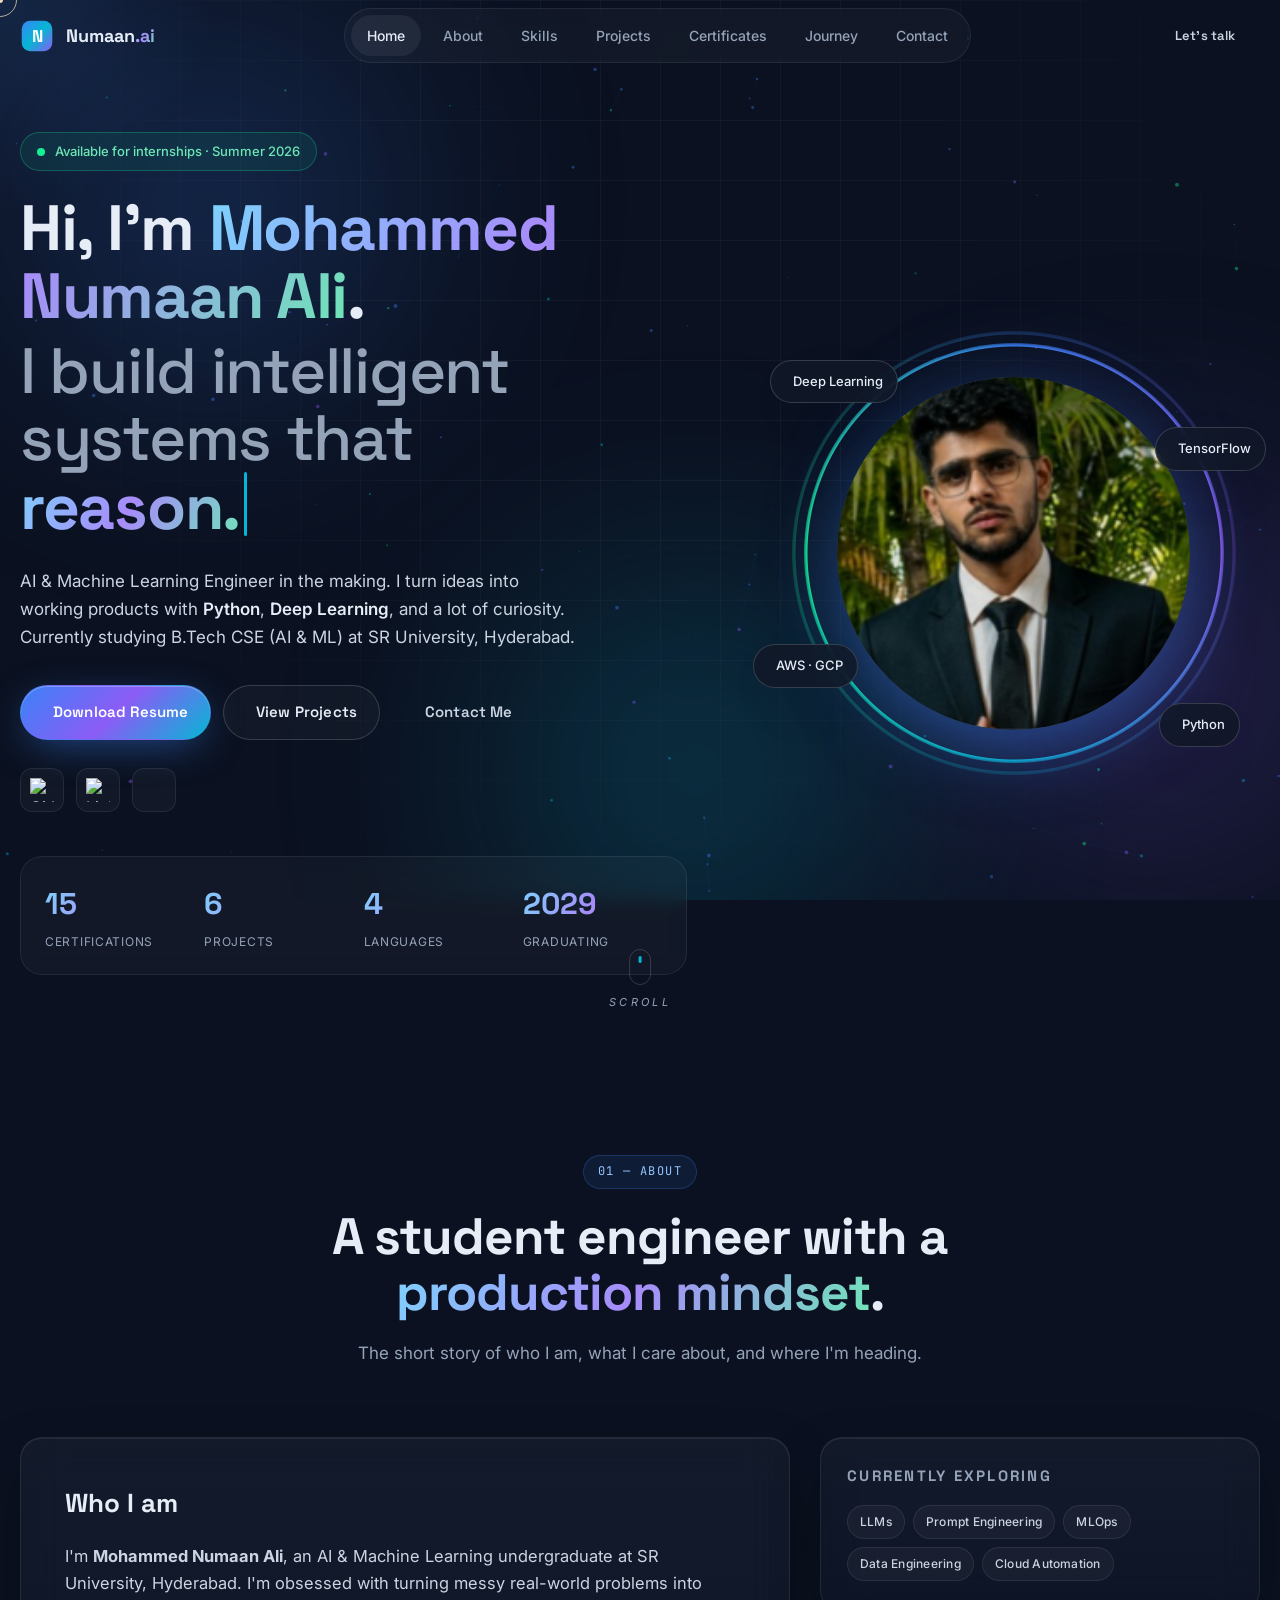
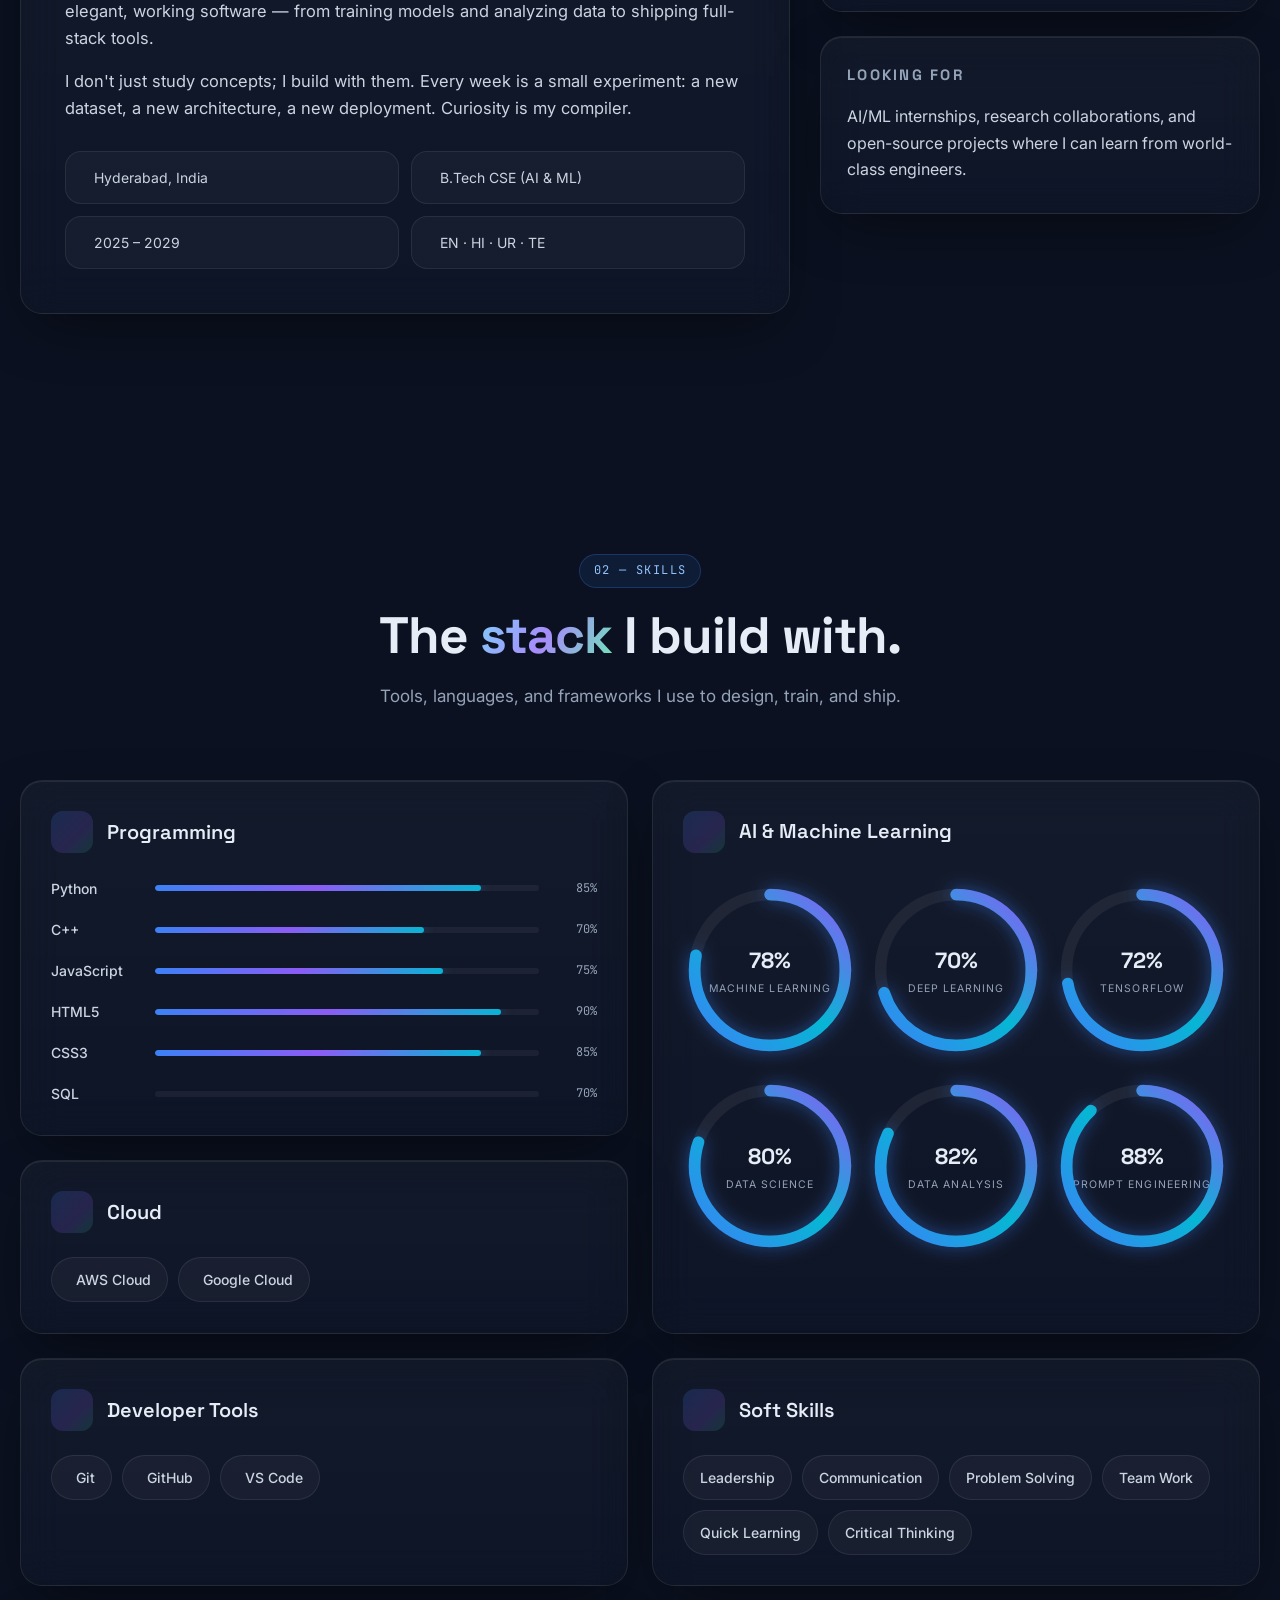
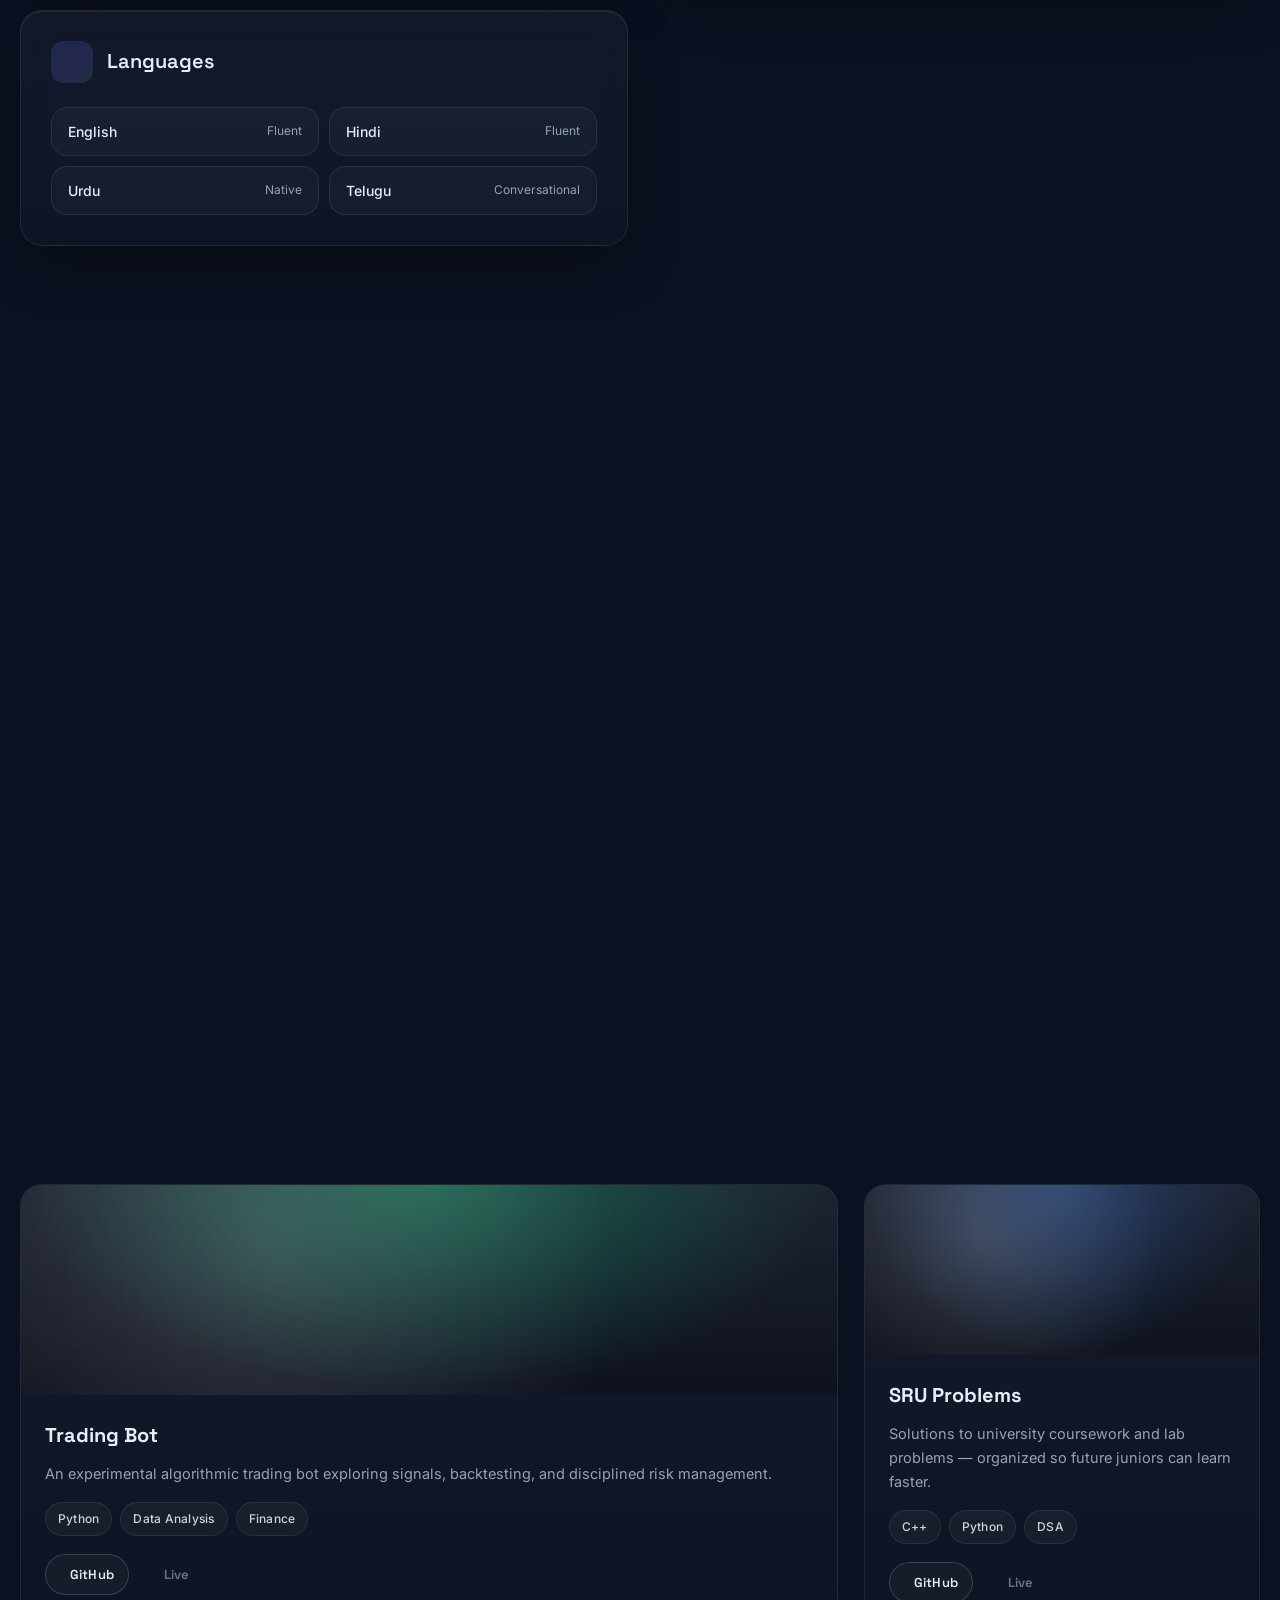
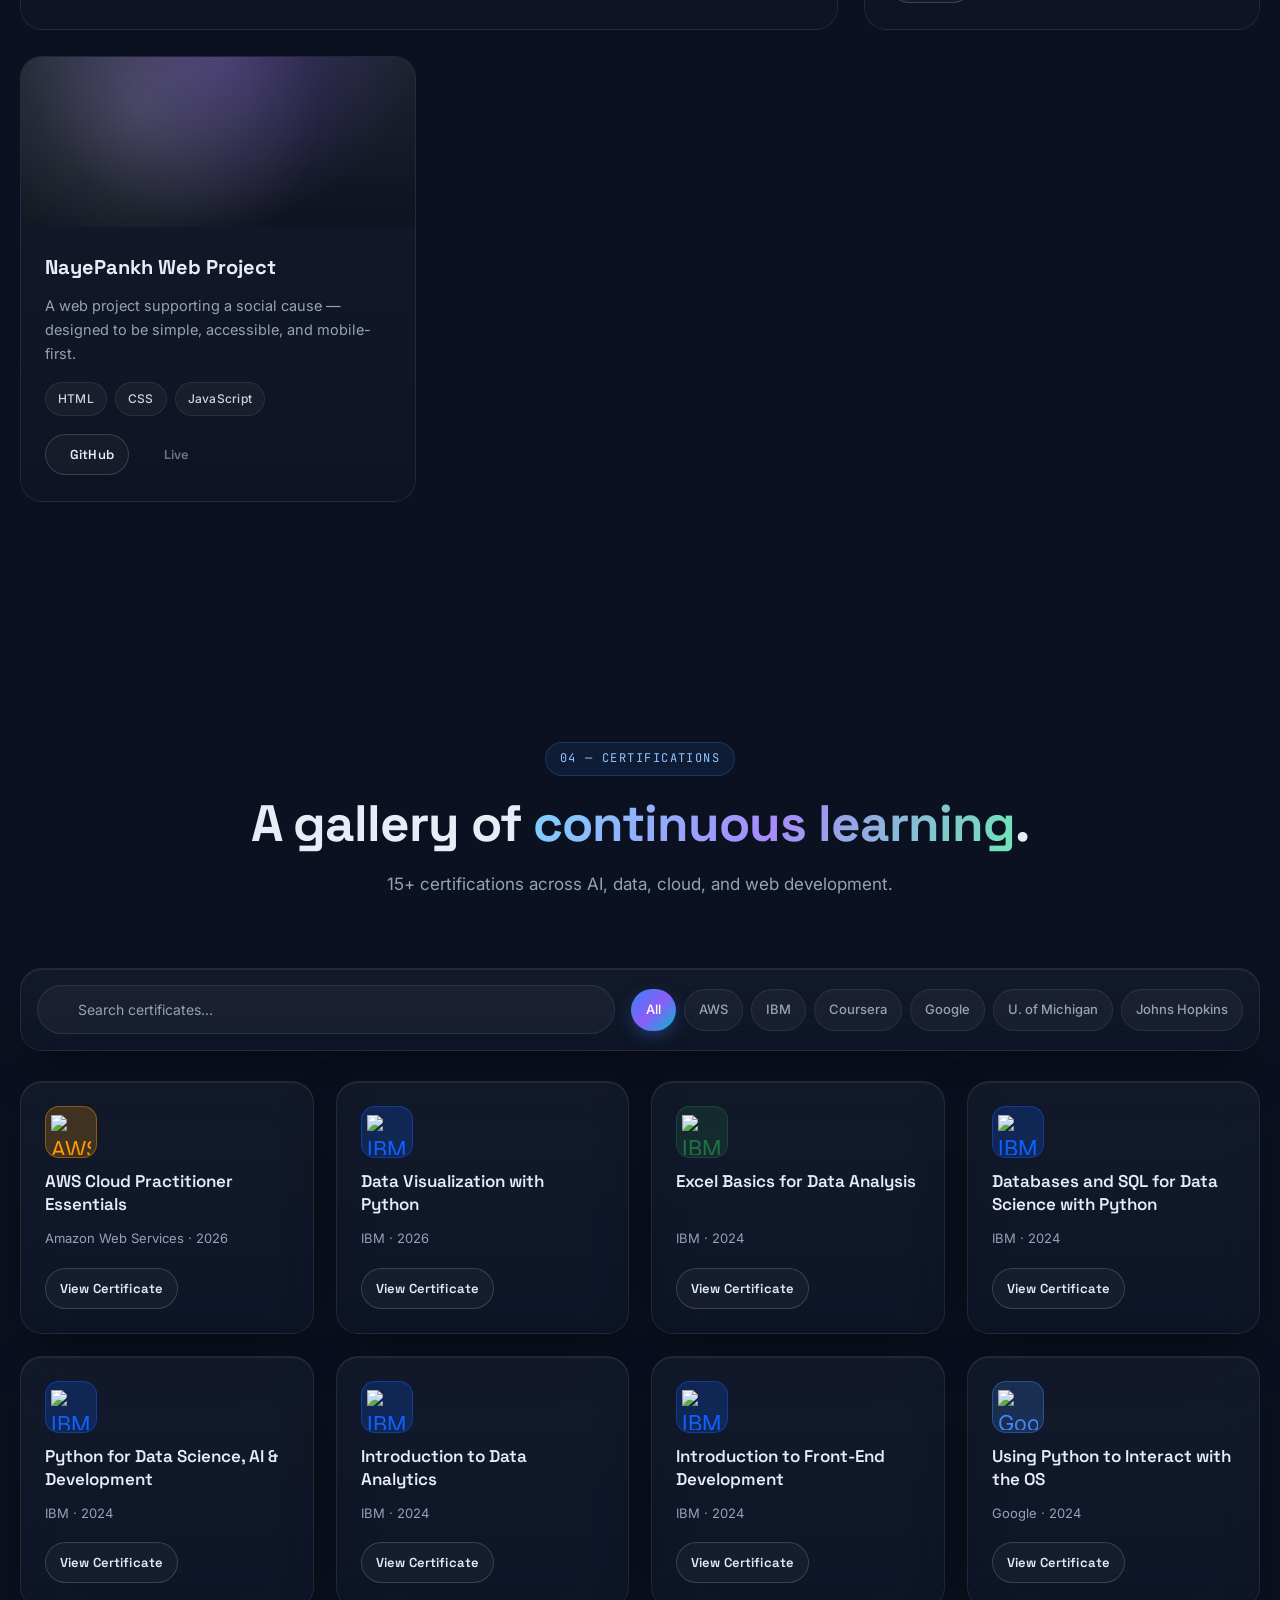
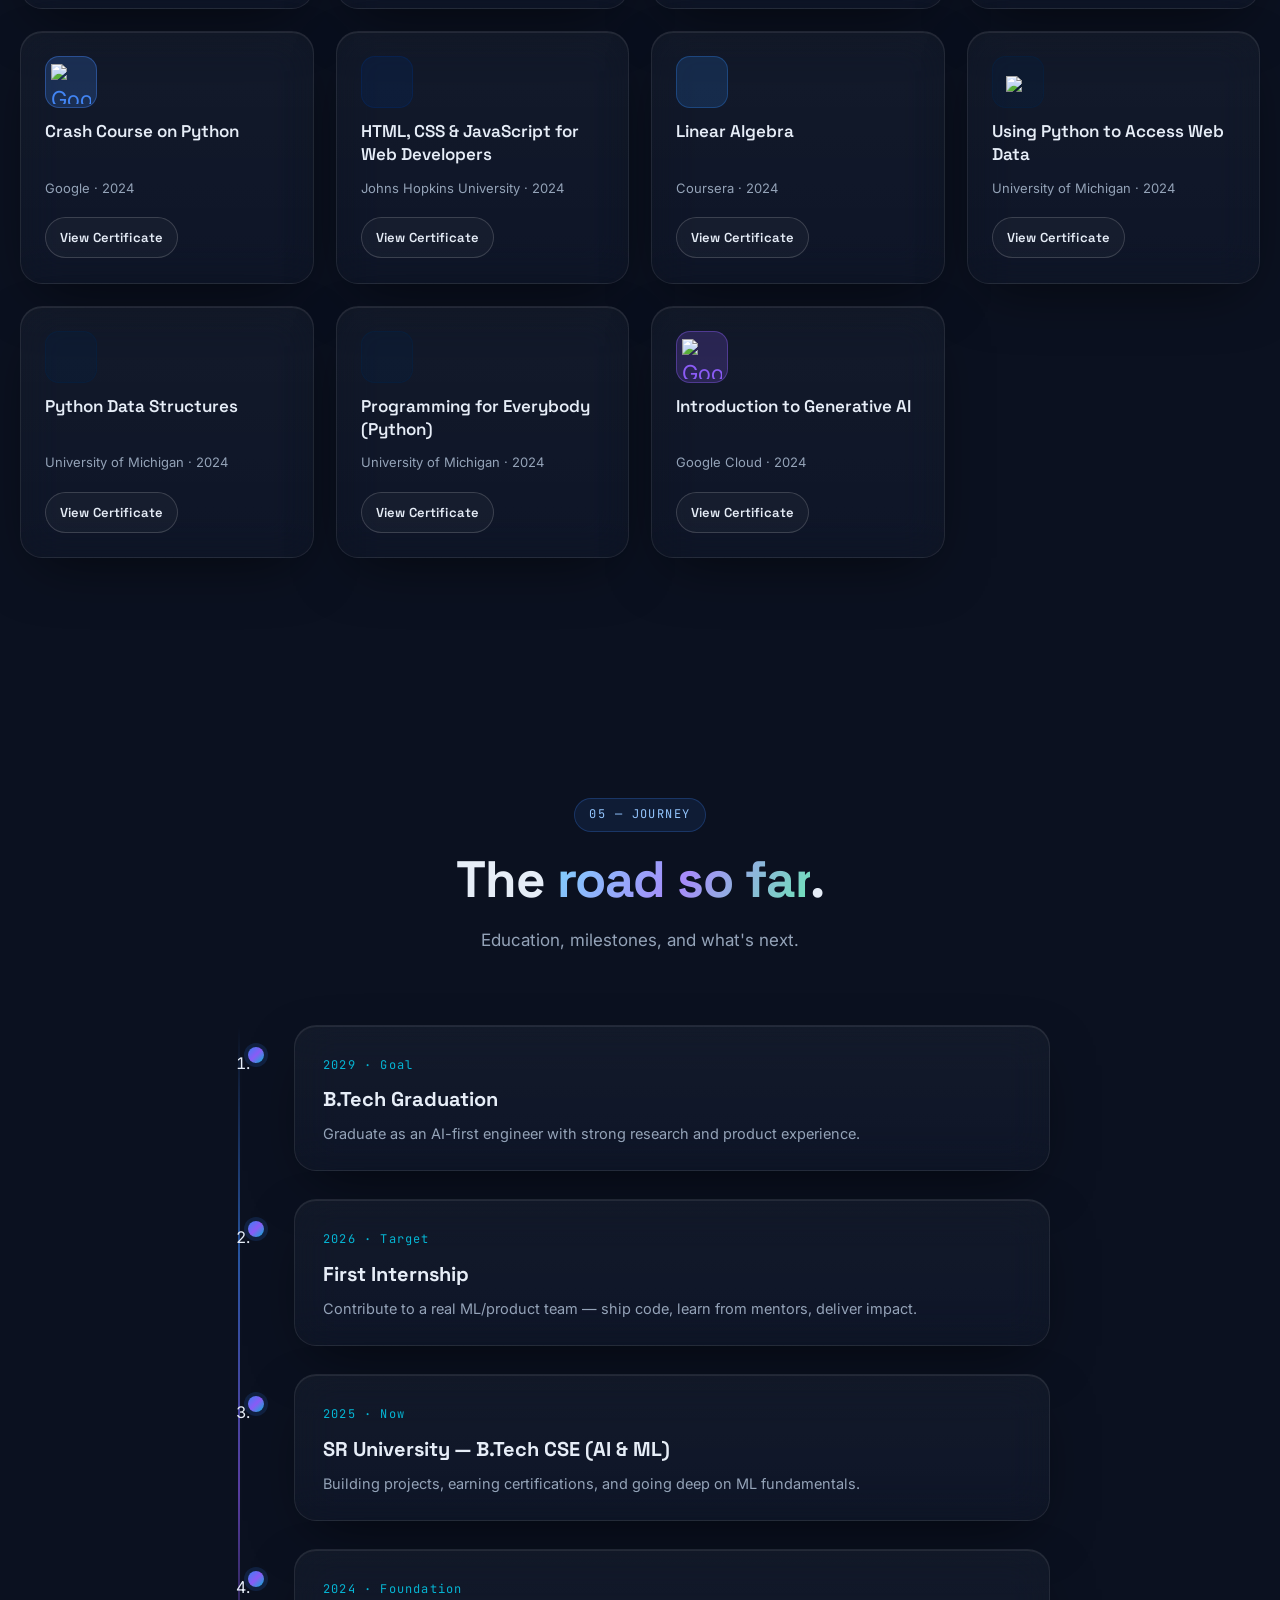
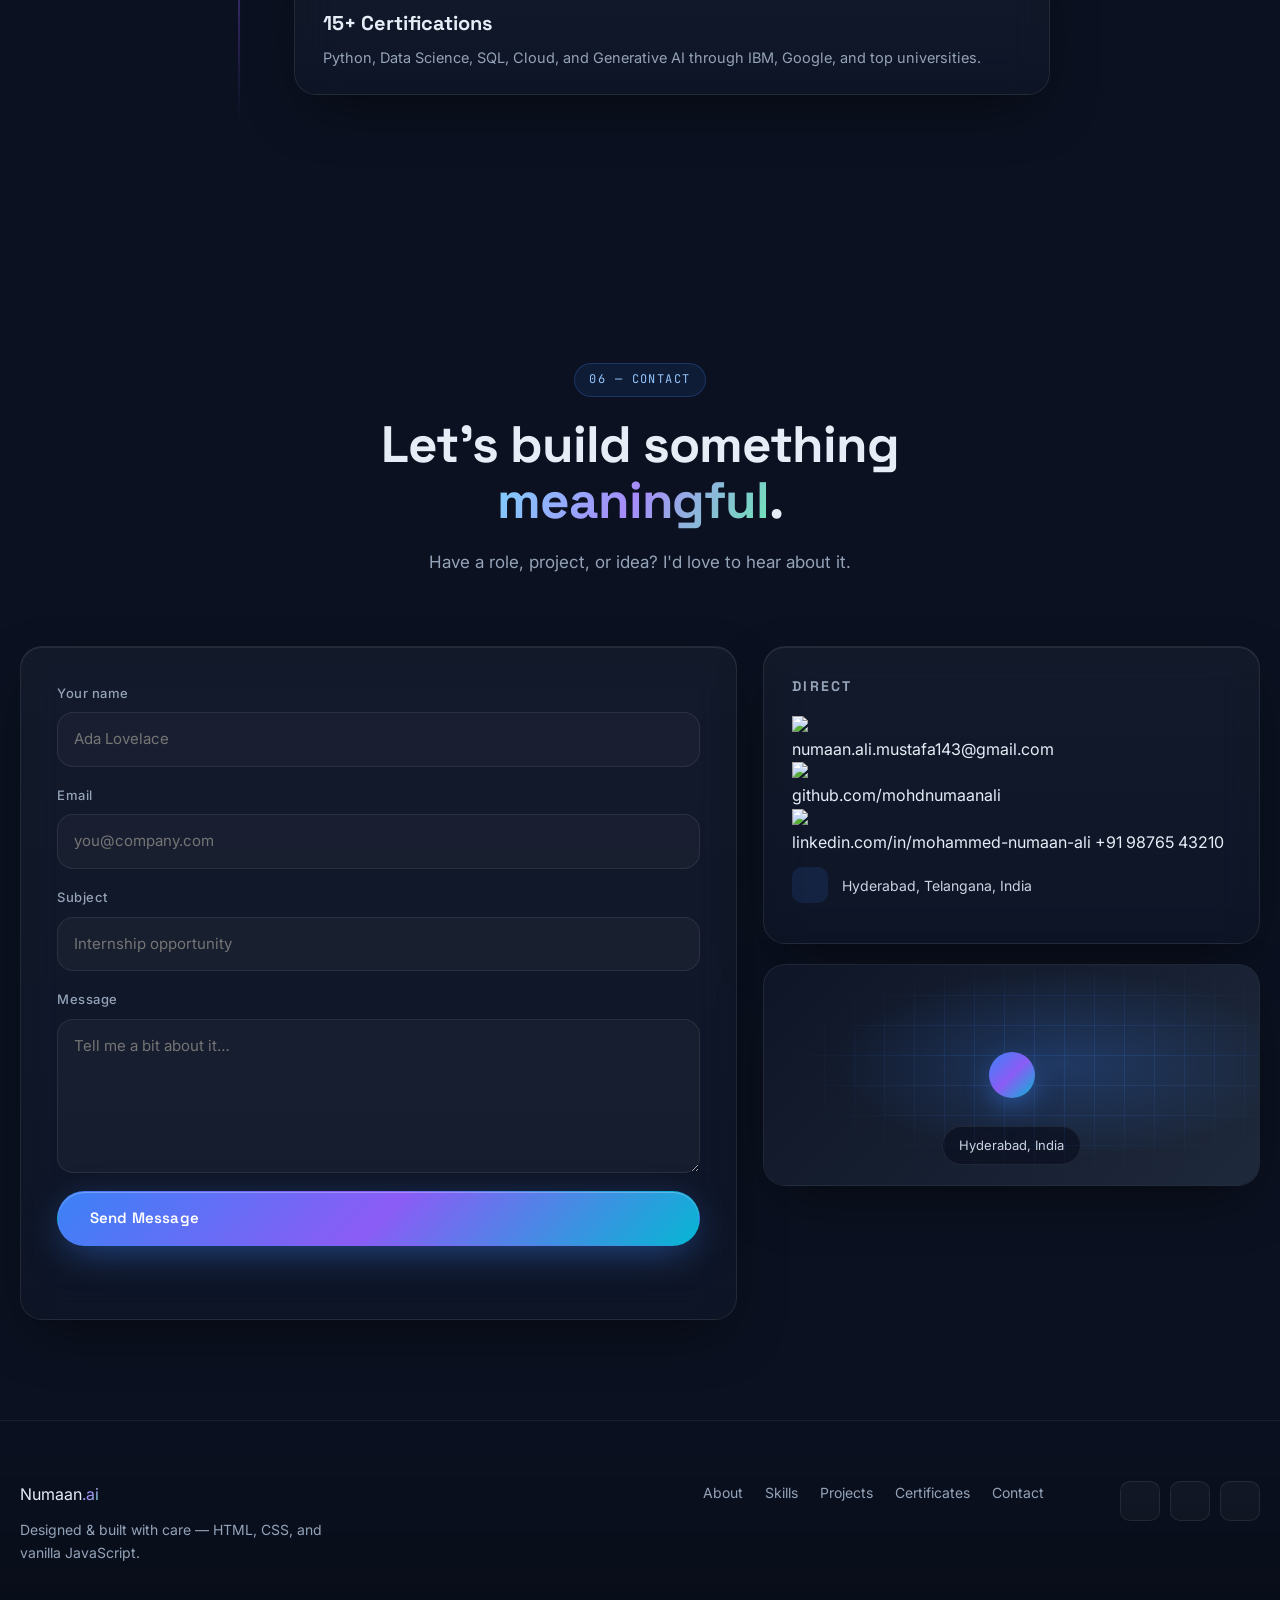
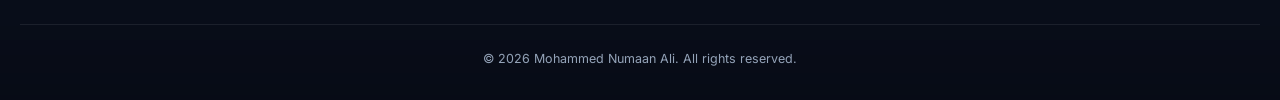
==== index.html @ 90fd28ef "Rename portfilo.html to index.html" ====
<!DOCTYPE html>
<html lang="en">
<head>
  <!-- ============================================================
       META
  ============================================================ -->
  <meta charset="UTF-8" />
  <meta http-equiv="X-UA-Compatible" content="IE=edge" />
  <meta name="viewport" content="width=device-width, initial-scale=1.0" />
  <meta name="theme-color" content="#0B1120" />
  <meta name="color-scheme" content="dark" />

  <title>Mohammed Numaan Ali — AI & Machine Learning Engineer</title>
  <meta name="description" content="Portfolio of Mohammed Numaan Ali — AI & Machine Learning Engineer, Python Developer, and Full Stack Learner based in Hyderabad, India. Building intelligent systems with AI, Python, and modern technologies." />
  <meta name="author" content="Mohammed Numaan Ali" />
  <meta name="keywords" content="Mohammed Numaan Ali, AI Engineer, Machine Learning, Python Developer, Portfolio, Hyderabad, SR University, Deep Learning, Data Science, TensorFlow, AWS, Google Cloud" />
  <meta name="robots" content="index, follow" />

  <!-- Open Graph -->
  <meta property="og:type" content="website" />
  <meta property="og:title" content="Mohammed Numaan Ali — AI & Machine Learning Engineer" />
  <meta property="og:description" content="Building Intelligent Systems Through AI, Python, and Modern Technologies." />
  <meta property="og:site_name" content="Mohammed Numaan Ali" />
  <meta property="og:locale" content="en_US" />

  <!-- Twitter -->
  <meta name="twitter:card" content="summary_large_image" />
  <meta name="twitter:title" content="Mohammed Numaan Ali — AI & Machine Learning Engineer" />
  <meta name="twitter:description" content="Building Intelligent Systems Through AI, Python, and Modern Technologies." />

  <!-- Structured Data (JSON-LD) -->
  <script type="application/ld+json">
  {
    "@context": "https://schema.org",
    "@type": "Person",
    "name": "Mohammed Numaan Ali",
    "jobTitle": "AI & Machine Learning Engineer",
    "description": "AI & Machine Learning student and Python Developer building intelligent systems.",
    "url": "",
    "email": "mailto:numaan.ali.mustafa143@gmail.com",
    "address": {
      "@type": "PostalAddress",
      "addressLocality": "Hyderabad",
      "addressRegion": "Telangana",
      "addressCountry": "India"
    },
    "alumniOf": {
      "@type": "CollegeOrUniversity",
      "name": "SR University"
    },
    "knowsAbout": [
      "Artificial Intelligence",
      "Machine Learning",
      "Deep Learning",
      "Python",
      "Data Science",
      "Cloud Computing",
      "TensorFlow"
    ],
    "sameAs": [
      "https://github.com/mohdnumaanali",
      "https://www.linkedin.com/in/mohammed-numaan-ali-734551378"
    ]
  }
  </script>

  <!-- Fonts -->
  <link rel="preconnect" href="https://fonts.googleapis.com" />
  <link rel="preconnect" href="https://fonts.gstatic.com" crossorigin />
  <link href="https://fonts.googleapis.com/css2?family=Space+Grotesk:wght@400;500;600;700&family=Inter:wght@300;400;500;600;700&family=JetBrains+Mono:wght@400;500;700&display=swap" rel="stylesheet" />

  <!-- Icons (SVG inline preferred, but a lightweight font as fallback) -->
  <link rel="stylesheet" href="https://cdn.jsdelivr.net/npm/lucide-static@0.363.0/font/lucide.css" />

  <!-- Styles -->
  <link rel="stylesheet" href="style.css" />

  <!-- Favicon -->
  <link rel="icon" type="image/svg+xml" href="data:image/svg+xml;utf8,<svg xmlns='http://www.w3.org/2000/svg' viewBox='0 0 100 100'><defs><linearGradient id='g' x1='0' x2='1'><stop offset='0' stop-color='%233B82F6'/><stop offset='1' stop-color='%238B5CF6'/></linearGradient></defs><rect rx='22' width='100' height='100' fill='url(%23g)'/><text x='50' y='66' font-family='Inter,Arial' font-size='52' font-weight='700' text-anchor='middle' fill='white'>N</text></svg>" />
</head>
<body>

  <!-- ============================================================
       LOADING SCREEN
  ============================================================ -->
  <div class="loader" id="loader" aria-hidden="true">
    <div class="loader__ring"></div>
    <div class="loader__brand">
      <span class="loader__mark">N</span>
      <span class="loader__text">Numaan<span>.ai</span></span>
    </div>
    <div class="loader__bar"><span></span></div>
  </div>

  <!-- ============================================================
       CUSTOM CURSOR
  ============================================================ -->
  <div class="cursor" id="cursor" aria-hidden="true"></div>
  <div class="cursor-dot" id="cursorDot" aria-hidden="true"></div>

  <!-- ============================================================
       MOUSE GLOW / AMBIENT
  ============================================================ -->
  <div class="ambient" aria-hidden="true">
    <div class="ambient__blob ambient__blob--a"></div>
    <div class="ambient__blob ambient__blob--b"></div>
    <div class="ambient__blob ambient__blob--c"></div>
    <div class="ambient__grid"></div>
  </div>
  <div class="mouse-glow" id="mouseGlow" aria-hidden="true"></div>

  <!-- Particles canvas -->
  <canvas id="particles" class="particles" aria-hidden="true"></canvas>

  <!-- ============================================================
       NAVIGATION
  ============================================================ -->
  <header class="nav" id="nav">
    <div class="container nav__inner">
      <a href="#home" class="nav__brand" aria-label="Mohammed Numaan Ali — Home">
        <span class="nav__logo">
          <svg viewBox="0 0 40 40" width="34" height="34" aria-hidden="true">
            <defs>
              <linearGradient id="navGrad" x1="0" x2="1" y1="0" y2="1">
                <stop offset="0" stop-color="#3B82F6"/>
                <stop offset="0.5" stop-color="#06B6D4"/>
                <stop offset="1" stop-color="#8B5CF6"/>
              </linearGradient>
            </defs>
            <rect x="2" y="2" width="36" height="36" rx="10" fill="url(#navGrad)"/>
            <text x="20" y="27" text-anchor="middle" font-family="Space Grotesk, Inter" font-size="20" font-weight="700" fill="white">N</text>
          </svg>
        </span>
        <span class="nav__name">Numaan<span class="nav__accent">.ai</span></span>
      </a>

      <nav class="nav__menu" id="navMenu" aria-label="Primary">
        <a href="#home" class="nav__link">Home</a>
        <a href="#about" class="nav__link">About</a>
        <a href="#skills" class="nav__link">Skills</a>
        <a href="#projects" class="nav__link">Projects</a>
        <a href="#certificates" class="nav__link">Certificates</a>
        <a href="#timeline" class="nav__link">Journey</a>
        <a href="#contact" class="nav__link">Contact</a>
      </nav>

      <div class="nav__actions">
        <a href="#contact" class="btn btn--ghost btn--sm magnetic">
          <span>Let's talk</span>
          <i class="lucide lucide-arrow-up-right" aria-hidden="true"></i>
        </a>
        <button class="nav__toggle" id="navToggle" aria-label="Open menu" aria-expanded="false">
          <span></span><span></span><span></span>
        </button>
      </div>
    </div>
  </header>

  <main>

    <!-- ============================================================
         HERO
    ============================================================ -->
    <section class="hero" id="home">
  <div class="container hero__inner">

    <div class="hero__content">
      <div class="hero__eyebrow reveal">
        <span class="pulse-dot"></span>
        <span>Available for internships · Summer 2026</span>
      </div>

      <h1 class="hero__title reveal">
        <span class="hero__title-line">Hi, I'm <span class="grad-text">Mohammed Numaan Ali</span>.</span>
        <span class="hero__title-line hero__title-line--muted">I build intelligent systems that</span>
        <span class="hero__title-line">
          <span class="typed" id="typed" aria-live="polite">learn</span><span class="caret" aria-hidden="true"></span>
        </span>
      </h1>

      <p class="hero__lead reveal">
        AI &amp; Machine Learning Engineer in the making. I turn ideas into
        working products with <strong>Python</strong>, <strong>Deep Learning</strong>,
        and a lot of curiosity. Currently studying B.Tech CSE (AI &amp; ML) at
        SR University, Hyderabad.
      </p>

      <div class="hero__actions reveal">
        <a class="btn btn--primary magnetic" href="assets/resume/Mohammed-Numaan-Ali-Resume.pdf" download>
          <i class="lucide lucide-download" aria-hidden="true"></i>
          <span>Download Resume</span>
        </a>
        <a class="btn btn--outline magnetic" href="#projects">
          <i class="lucide lucide-layout-grid" aria-hidden="true"></i>
          <span>View Projects</span>
        </a>
        <a class="btn btn--ghost magnetic" href="#contact">
          <i class="lucide lucide-mail" aria-hidden="true"></i>
          <span>Contact Me</span>
        </a>
      </div>

      <ul class="hero__socials reveal" aria-label="Social links">
        <li><a href="https://github.com/mohdnumaanali" target="_blank" rel="noopener" aria-label="GitHub">
          <img src="https://upload.wikimedia.org/wikipedia/commons/9/91/Octicons-mark-github.svg" 
               alt="GitHub Logo" width="24" height="24" />
        </a></li>
        
        <li><a href="https://www.linkedin.com/in/mohammed-numaan-ali-734551378" target="_blank" rel="noopener" aria-label="LinkedIn">
          <img src="https://upload.wikimedia.org/wikipedia/commons/c/ca/LinkedIn_logo_initials.png" 
               alt="LinkedIn Icon" width="24" height="24" />
        </a></li>
        
        <li><a href="mailto:numaan.ali.mustafa143@gmail.com" aria-label="Email">
          <i class="lucide lucide-mail"></i>
        </a></li>
      </ul>

      <div class="hero__stats reveal">
        <div class="stat">
          <span class="stat__num" data-counter="15">0</span><span class="stat__plus">+</span>
          <span class="stat__label">Certifications</span>
        </div>
        <div class="stat">
          <span class="stat__num" data-counter="6">0</span><span class="stat__plus">+</span>
          <span class="stat__label">Projects</span>
        </div>
        <div class="stat">
          <span class="stat__num" data-counter="4">0</span>
          <span class="stat__label">Languages</span>
        </div>
        <div class="stat">
          <span class="stat__num" data-counter="2029">0</span>
          <span class="stat__label">Graduating</span>
        </div>
      </div>
    </div>

    <!-- Right: Portrait -->
    <div class="hero__portrait reveal">
      <div class="portrait">
        <div class="portrait__ring"></div>
        <div class="portrait__ring portrait__ring--slow"></div>
        <div class="portrait__glow"></div>
        <div class="portrait__frame">
          <!-- ✅ Updated: use your actual photo -->
          <img src="Screenshot 2026-06-26 231047.png" 
               alt="Portrait of Mohammed Numaan Ali" 
               class="portrait_img" 
               loading="eager" />
        </div>

        <!-- Floating chips -->
        <div class="chip chip--1"><i class="lucide lucide-brain"></i><span>Deep Learning</span></div>
        <div class="chip chip--2"><i class="lucide lucide-cpu"></i><span>TensorFlow</span></div>
        <div class="chip chip--3"><i class="lucide lucide-cloud"></i><span>AWS · GCP</span></div>
        <div class="chip chip--4"><i class="lucide lucide-code-2"></i><span>Python</span></div>
      </div>
    </div>
  </div>

  <a href="#about" class="hero__scroll" aria-label="Scroll to next section">
    <span></span>
    <em>Scroll</em>
  </a>
</section>

    <!-- ============================================================
         ABOUT
    ============================================================ -->
    <section class="section" id="about">
      <div class="container">
        <header class="section__head reveal">
          <span class="section__eyebrow">01 — About</span>
          <h2 class="section__title">A student engineer with a <span class="grad-text">production mindset</span>.</h2>
          <p class="section__sub">The short story of who I am, what I care about, and where I'm heading.</p>
        </header>

        <div class="about">
          <article class="about__card glass reveal">
            <h3>Who I am</h3>
            <p>
              I'm <strong>Mohammed Numaan Ali</strong>, an AI &amp; Machine Learning
              undergraduate at SR University, Hyderabad. I'm obsessed with turning
              messy real-world problems into elegant, working software — from
              training models and analyzing data to shipping full-stack tools.
            </p>
            <p>
              I don't just study concepts; I build with them. Every week is a small
              experiment: a new dataset, a new architecture, a new deployment.
              Curiosity is my compiler.
            </p>

            <div class="about__facts">
              <div class="fact"><i class="lucide lucide-map-pin"></i><span>Hyderabad, India</span></div>
              <div class="fact"><i class="lucide lucide-graduation-cap"></i><span>B.Tech CSE (AI &amp; ML)</span></div>
              <div class="fact"><i class="lucide lucide-calendar"></i><span>2025 – 2029</span></div>
              <div class="fact"><i class="lucide lucide-languages"></i><span>EN · HI · UR · TE</span></div>
            </div>
          </article>

          <aside class="about__side">
            <div class="glass about__mini reveal">
              <h4>Currently exploring</h4>
              <ul class="tags">
                <li>LLMs</li><li>Prompt Engineering</li><li>MLOps</li>
                <li>Data Engineering</li><li>Cloud Automation</li>
              </ul>
            </div>
            <div class="glass about__mini reveal">
              <h4>Looking for</h4>
              <p>AI/ML internships, research collaborations, and open-source projects where I can learn from world-class engineers.</p>
            </div>
          </aside>
        </div>
      </div>
    </section>

    <!-- ============================================================
         SKILLS
    ============================================================ -->
    <section class="section" id="skills">
      <div class="container">
        <header class="section__head reveal">
          <span class="section__eyebrow">02 — Skills</span>
          <h2 class="section__title">The <span class="grad-text">stack</span> I build with.</h2>
          <p class="section__sub">Tools, languages, and frameworks I use to design, train, and ship.</p>
        </header>

        <div class="skills">
          <!-- Programming -->
          <div class="glass skills__group reveal">
            <div class="skills__head">
              <i class="lucide lucide-code"></i>
              <h3>Programming</h3>
            </div>
            <div class="skills__grid">
              <div class="skill" data-level="85"><span class="skill__name">Python</span><div class="skill__bar"><span></span></div><span class="skill__pct">85%</span></div>
              <div class="skill" data-level="70"><span class="skill__name">C++</span><div class="skill__bar"><span></span></div><span class="skill__pct">70%</span></div>
              <div class="skill" data-level="75"><span class="skill__name">JavaScript</span><div class="skill__bar"><span></span></div><span class="skill__pct">75%</span></div>
              <div class="skill" data-level="90"><span class="skill__name">HTML5</span><div class="skill__bar"><span></span></div><span class="skill__pct">90%</span></div>
              <div class="skill" data-level="85"><span class="skill__name">CSS3</span><div class="skill__bar"><span></span></div><span class="skill__pct">85%</span></div>
              <div class="skill" data-level="70"><span class="skill__name">SQL</span><div class="skill__bar"><span></span></div><span class="skill__pct">70%</span></div>
            </div>
          </div>

          <!-- AI & ML -->
          <div class="glass skills__group reveal">
            <div class="skills__head">
              <i class="lucide lucide-brain-circuit"></i>
              <h3>AI &amp; Machine Learning</h3>
            </div>
            <div class="rings">
              <div class="ring" data-value="78"><svg viewBox="0 0 120 120"><circle cx="60" cy="60" r="52" class="ring__track"/><circle cx="60" cy="60" r="52" class="ring__fill"/></svg><div class="ring__inner"><strong>78%</strong><span>Machine Learning</span></div></div>
              <div class="ring" data-value="70"><svg viewBox="0 0 120 120"><circle cx="60" cy="60" r="52" class="ring__track"/><circle cx="60" cy="60" r="52" class="ring__fill"/></svg><div class="ring__inner"><strong>70%</strong><span>Deep Learning</span></div></div>
              <div class="ring" data-value="72"><svg viewBox="0 0 120 120"><circle cx="60" cy="60" r="52" class="ring__track"/><circle cx="60" cy="60" r="52" class="ring__fill"/></svg><div class="ring__inner"><strong>72%</strong><span>TensorFlow</span></div></div>
              <div class="ring" data-value="80"><svg viewBox="0 0 120 120"><circle cx="60" cy="60" r="52" class="ring__track"/><circle cx="60" cy="60" r="52" class="ring__fill"/></svg><div class="ring__inner"><strong>80%</strong><span>Data Science</span></div></div>
              <div class="ring" data-value="82"><svg viewBox="0 0 120 120"><circle cx="60" cy="60" r="52" class="ring__track"/><circle cx="60" cy="60" r="52" class="ring__fill"/></svg><div class="ring__inner"><strong>82%</strong><span>Data Analysis</span></div></div>
              <div class="ring" data-value="88"><svg viewBox="0 0 120 120"><circle cx="60" cy="60" r="52" class="ring__track"/><circle cx="60" cy="60" r="52" class="ring__fill"/></svg><div class="ring__inner"><strong>88%</strong><span>Prompt Engineering</span></div></div>
            </div>
          </div>

          <!-- Cloud -->
          <div class="glass skills__group reveal">
            <div class="skills__head">
              <i class="lucide lucide-cloud"></i>
              <h3>Cloud</h3>
            </div>
            <div class="chips">
              <span class="pill"><i class="lucide lucide-cloud"></i>AWS Cloud</span>
              <span class="pill"><i class="lucide lucide-cloud"></i>Google Cloud</span>
            </div>
          </div>

          <!-- Tools -->
          <div class="glass skills__group reveal">
            <div class="skills__head">
              <i class="lucide lucide-wrench"></i>
              <h3>Developer Tools</h3>
            </div>
            <div class="chips">
              <span class="pill"><i class="lucide lucide-git-branch"></i>Git</span>
              <span class="pill"><i class="lucide lucide-github"></i>GitHub</span>
              <span class="pill"><i class="lucide lucide-code-2"></i>VS Code</span>
            </div>
          </div>

          <!-- Soft skills -->
          <div class="glass skills__group reveal">
            <div class="skills__head">
              <i class="lucide lucide-sparkles"></i>
              <h3>Soft Skills</h3>
            </div>
            <div class="chips">
              <span class="pill">Leadership</span>
              <span class="pill">Communication</span>
              <span class="pill">Problem Solving</span>
              <span class="pill">Team Work</span>
              <span class="pill">Quick Learning</span>
              <span class="pill">Critical Thinking</span>
            </div>
          </div>

          <!-- Languages -->
          <div class="glass skills__group reveal">
            <div class="skills__head">
              <i class="lucide lucide-languages"></i>
              <h3>Languages</h3>
            </div>
            <div class="langs">
              <div class="lang"><span>English</span><em>Fluent</em></div>
              <div class="lang"><span>Hindi</span><em>Fluent</em></div>
              <div class="lang"><span>Urdu</span><em>Native</em></div>
              <div class="lang"><span>Telugu</span><em>Conversational</em></div>
            </div>
          </div>
        </div>
      </div>
    </section>

    <!-- ============================================================
         PROJECTS
    ============================================================ -->
    <section class="section" id="projects">
      <div class="container">
        <header class="section__head reveal">
          <span class="section__eyebrow">03 — Projects</span>
          <h2 class="section__title">Selected <span class="grad-text">work</span> &amp; experiments.</h2>
          <p class="section__sub">A few things I've built while learning by doing.</p>
        </header>

        <div class="projects" id="projectsGrid">
          <!-- Cards are enhanced with tilt in JS -->
          <article class="project tilt reveal">
            <div class="project__media" data-color="#3B82F6"><i class="lucide lucide-code-2"></i></div>
            <div class="project__body">
              <h3>Practice Python</h3>
              <p>A growing collection of Python exercises and patterns I use to sharpen fundamentals — from recursion to OOP.</p>
              <div class="tags"><span>Python</span><span>Algorithms</span><span>OOP</span></div>
              <div class="project__actions">
                <a class="btn btn--sm btn--outline" href="https://github.com/mohdnumaanali" target="_blank" rel="noopener"><i class="lucide lucide-github"></i>GitHub</a>
                <a class="btn btn--sm btn--ghost" href="#" aria-disabled="true"><i class="lucide lucide-external-link"></i>Live</a>
              </div>
            </div>
          </article>

          <article class="project tilt reveal">
            <div class="project__media" data-color="#06B6D4"><i class="lucide lucide-terminal"></i></div>
            <div class="project__body">
              <h3>Python Problems</h3>
              <p>Curated problem sets with clean, tested solutions. Focused on readable, idiomatic Python.</p>
              <div class="tags"><span>Python</span><span>Problem Solving</span></div>
              <div class="project__actions">
                <a class="btn btn--sm btn--outline" href="https://github.com/mohdnumaanali" target="_blank" rel="noopener"><i class="lucide lucide-github"></i>GitHub</a>
                <a class="btn btn--sm btn--ghost" href="#" aria-disabled="true"><i class="lucide lucide-external-link"></i>Live</a>
              </div>
            </div>
          </article>

          <article class="project tilt reveal">
            <div class="project__media" data-color="#8B5CF6"><i class="lucide lucide-flask-conical"></i></div>
            <div class="project__body">
              <h3>Python Mini Projects</h3>
              <p>Small end-to-end projects: automation scripts, CLI tools, and quick prototypes that solve real annoyances.</p>
              <div class="tags"><span>Python</span><span>Automation</span><span>CLI</span></div>
              <div class="project__actions">
                <a class="btn btn--sm btn--outline" href="https://github.com/mohdnumaanali" target="_blank" rel="noopener"><i class="lucide lucide-github"></i>GitHub</a>
                <a class="btn btn--sm btn--ghost" href="#" aria-disabled="true"><i class="lucide lucide-external-link"></i>Live</a>
              </div>
            </div>
          </article>

          <article class="project tilt reveal project--feature">
            <div class="project__media" data-color="#14F195"><i class="lucide lucide-line-chart"></i></div>
            <div class="project__body">
              <h3>Trading Bot</h3>
              <p>An experimental algorithmic trading bot exploring signals, backtesting, and disciplined risk management.</p>
              <div class="tags"><span>Python</span><span>Data Analysis</span><span>Finance</span></div>
              <div class="project__actions">
                <a class="btn btn--sm btn--outline" href="https://github.com/mohdnumaanali" target="_blank" rel="noopener"><i class="lucide lucide-github"></i>GitHub</a>
                <a class="btn btn--sm btn--ghost" href="#" aria-disabled="true"><i class="lucide lucide-external-link"></i>Live</a>
              </div>
            </div>
          </article>

          <article class="project tilt reveal">
            <div class="project__media" data-color="#3B82F6"><i class="lucide lucide-book-open"></i></div>
            <div class="project__body">
              <h3>SRU Problems</h3>
              <p>Solutions to university coursework and lab problems — organized so future juniors can learn faster.</p>
              <div class="tags"><span>C++</span><span>Python</span><span>DSA</span></div>
              <div class="project__actions">
                <a class="btn btn--sm btn--outline" href="https://github.com/mohdnumaanali" target="_blank" rel="noopener"><i class="lucide lucide-github"></i>GitHub</a>
                <a class="btn btn--sm btn--ghost" href="#" aria-disabled="true"><i class="lucide lucide-external-link"></i>Live</a>
              </div>
            </div>
          </article>

          <article class="project tilt reveal">
            <div class="project__media" data-color="#8B5CF6"><i class="lucide lucide-heart-handshake"></i></div>
            <div class="project__body">
              <h3>NayePankh Web Project</h3>
              <p>A web project supporting a social cause — designed to be simple, accessible, and mobile-first.</p>
              <div class="tags"><span>HTML</span><span>CSS</span><span>JavaScript</span></div>
              <div class="project__actions">
                <a class="btn btn--sm btn--outline" href="https://github.com/mohdnumaanali" target="_blank" rel="noopener"><i class="lucide lucide-github"></i>GitHub</a>
                <a class="btn btn--sm btn--ghost" href="#" aria-disabled="true"><i class="lucide lucide-external-link"></i>Live</a>
              </div>
            </div>
          </article>
        </div>
      </div>
    </section>

    <!-- ============================================================
         CERTIFICATES
    ============================================================ -->
    <section class="section" id="certificates">
      <div class="container">
        <header class="section__head reveal">
          <span class="section__eyebrow">04 — Certifications</span>
          <h2 class="section__title">A gallery of <span class="grad-text">continuous learning</span>.</h2>
          <p class="section__sub">15+ certifications across AI, data, cloud, and web development.</p>
        </header>

        <div class="certs__toolbar glass reveal">
          <div class="search">
            <i class="lucide lucide-search"></i>
            <input type="search" id="certSearch" placeholder="Search certificates…" aria-label="Search certificates" />
          </div>
          <div class="filters" id="certFilters" role="tablist" aria-label="Filter by organization">
            <button class="chip-btn is-active" data-filter="all" role="tab" aria-selected="true">All</button>
            <button class="chip-btn" data-filter="aws" role="tab">AWS</button>
            <button class="chip-btn" data-filter="ibm" role="tab">IBM</button>
            <button class="chip-btn" data-filter="coursera" role="tab">Coursera</button>
            <button class="chip-btn" data-filter="google" role="tab">Google</button>
            <button class="chip-btn" data-filter="michigan" role="tab">U. of Michigan</button>
            <button class="chip-btn" data-filter="jhu" role="tab">Johns Hopkins</button>
          </div>
        </div>

        <div class="certs" id="certsGrid">
          <!-- Cards -->
          <article class="cert glass reveal" data-org="aws" data-name="AWS Cloud Practitioner Essentials">
            <div class="cert__logo" style="--c:#FF9900"><i class="lucide lucide-cloud"></i>
            <img src="https://upload.wikimedia.org/wikipedia/commons/9/93/Amazon_Web_Services_Logo.svg" 
         alt="AWS Logo" width="40" height="40" />
        </div>
            <h3 class="cert__title">AWS Cloud Practitioner Essentials</h3>
            <p class="cert__meta">Amazon Web Services · 2026</p>
            <a href="https://coursera.org/share/e655029757d2f2e715fb23f21af711d2" target="_blank" rel="noopener">
            <button class="btn btn--sm btn--outline cert__btn" data-preview>View Certificate</button>
            </a>
          </article>
          <article class="cert glass reveal" data-org="ibm" data-name="Data Visualization with Python">
            <div class="cert__logo" style="--c:#0F62FE"><i class="lucide lucide-bar-chart-3"></i>
             <img src="https://upload.wikimedia.org/wikipedia/commons/5/51/IBM_logo.svg" 
         alt="IBM Logo" width="40" height="40" />
        </div>
            <h3 class="cert__title">Data Visualization with Python</h3>
            <p class="cert__meta">IBM · 2026</p>
            <a href="https://coursera.org/share/edb08f4c2ddd45b7029af41908f882bb" target="_blank" rel="noopener">
            <button class="btn btn--sm btn--outline cert__btn" data-preview>View Certificate</button>
            </a>
          </article>
          <article class="cert glass reveal" data-org="ibm" data-name="Excel Basics for Data Analysis">
            <div class="cert__logo" style="--c:#217346"><i class="lucide lucide-table"></i>
             <img src="https://upload.wikimedia.org/wikipedia/commons/5/51/IBM_logo.svg" 
         alt="IBM Logo" width="40" height="40" />
        </div>
            <h3 class="cert__title">Excel Basics for Data Analysis</h3>
            <p class="cert__meta">IBM · 2024</p>
            <a href="https://coursera.org/share/6994b0f53f9ee247891fa64e8fb4c166" target="_blank" rel="noopener">
            <button class="btn btn--sm btn--outline cert__btn" data-preview>View Certificate</button>
            </a>
          </article>
          <article class="cert glass reveal" data-org="ibm" data-name="Databases and SQL for Data Science with Python">
            <div class="cert__logo" style="--c:#0F62FE"><i class="lucide lucide-database"></i>
             <img src="https://upload.wikimedia.org/wikipedia/commons/5/51/IBM_logo.svg" 
         alt="IBM Logo" width="40" height="40" />
        </div>
            <h3 class="cert__title">Databases and SQL for Data Science with Python</h3>
            <p class="cert__meta">IBM · 2024</p>
            <a href="https://coursera.org/share/79da9e5747fc53b907c7a7136b30ddfd" target="_blank" rel="noopener">
            <button class="btn btn--sm btn--outline cert__btn" data-preview>View Certificate</button>
            </a>
          </article>
          <article class="cert glass reveal" data-org="ibm" data-name="Python for Data Science, AI & Development">
            <div class="cert__logo" style="--c:#0F62FE"><i class="lucide lucide-code-2"></i>
             <img src="https://upload.wikimedia.org/wikipedia/commons/5/51/IBM_logo.svg" 
         alt="IBM Logo" width="40" height="40" />
        </div>
            <h3 class="cert__title">Python for Data Science, AI &amp; Development</h3>
            <p class="cert__meta">IBM · 2024</p>
            <a href="https://coursera.org/share/f244a300cccc5f125ba9f9e1b6e69202" target="_blank" rel="noopener">
            <button class="btn btn--sm btn--outline cert__btn" data-preview>View Certificate</button>
            </a>
          </article>
          <article class="cert glass reveal" data-org="ibm" data-name="Introduction to Data Analytics">
            <div class="cert__logo" style="--c:#0F62FE"><i class="lucide lucide-pie-chart"></i>
             <img src="https://upload.wikimedia.org/wikipedia/commons/5/51/IBM_logo.svg" 
         alt="IBM Logo" width="40" height="40" />
        </div>
            <h3 class="cert__title">Introduction to Data Analytics</h3>
            <p class="cert__meta">IBM · 2024</p>
            <a href="https://coursera.org/share/39f139cdf968745469cf04a86875276b" target="_blank" rel="noopener">
            <button class="btn btn--sm btn--outline cert__btn" data-preview>View Certificate</button>
            </a>
          </article>
          <article class="cert glass reveal" data-org="ibm" data-name="Introduction to Front-End Development">
            <div class="cert__logo" style="--c:#0F62FE"><i class="lucide lucide-layout"></i>
             <img src="https://upload.wikimedia.org/wikipedia/commons/5/51/IBM_logo.svg" 
         alt="IBM Logo" width="40" height="40" />
        </div>
            <h3 class="cert__title">Introduction to Front-End Development</h3>
            <p class="cert__meta">IBM · 2024</p>
            <a href="https://coursera.org/share/17b91191faafacf90213801c3016786a" target="_blank" rel="noopener">
            <button class="btn btn--sm btn--outline cert__btn" data-preview>View Certificate</button>
            </a>
          </article>
          <article class="cert glass reveal" data-org="google" data-name="Using Python to Interact with the Operating System">
            <div class="cert__logo" style="--c:#4285F4"><i class="lucide lucide-terminal"></i>
                <img src="https://upload.wikimedia.org/wikipedia/commons/2/2f/Google_2015_logo.svg" 
         alt="Google Logo" width="40" height="40" />
        </div>
            <h3 class="cert__title">Using Python to Interact with the OS</h3>
            <p class="cert__meta">Google · 2024</p>
            <a href="https://www.coursera.org/account/accomplishments/verify/BDEUVPP8HQ85?utm_source=link&utm_medium=certificate&utm_content=cert_image&utm_campaign=sharing_cta&utm_product=course" target="_blank" rel="noopener">
            <button class="btn btn--sm btn--outline cert__btn" data-preview>View Certificate</button>
            </a>
          </article>
          <article class="cert glass reveal" data-org="google" data-name="Crash Course on Python">
            <div class="cert__logo" style="--c:#4285F4"><i class="lucide lucide-code"></i>
                <img src="https://upload.wikimedia.org/wikipedia/commons/2/2f/Google_2015_logo.svg" 
         alt="Google Logo" width="40" height="40" />
        </div>
            <h3 class="cert__title">Crash Course on Python</h3>
            <p class="cert__meta">Google · 2024</p>
            <a href="https://www.coursera.org/account/accomplishments/verify/3STD0OKC58M9?utm_source=link&utm_medium=certificate&utm_content=cert_image&utm_campaign=sharing_cta&utm_product=course" target="_blank" rel="noopener">
            <button class="btn btn--sm btn--outline cert__btn" data-preview>View Certificate</button>
            </a>
          </article>
          <article class="cert glass reveal" data-org="jhu" data-name="HTML CSS and JavaScript for Web Developers">
            <div class="cert__logo" style="--c:#002D72"><i class="lucide lucide-globe"></i></div>
            <h3 class="cert__title">HTML, CSS &amp; JavaScript for Web Developers</h3>
            <p class="cert__meta">Johns Hopkins University · 2024</p>
            <a href="https://coursera.org/share/d209d28e0c773dd0653060fbf306b82e" target="_blank" rel="noopener">
            <button class="btn btn--sm btn--outline cert__btn" data-preview>View Certificate</button>
            </a>
          </article>
          <article class="cert glass reveal" data-org="coursera" data-name="Linear Algebra">
            <div class="cert__logo" style="--c:#2A73CC"><i class="lucide lucide-sigma"></i></div>
            <h3 class="cert__title">Linear Algebra</h3>
            <p class="cert__meta">Coursera · 2024</p>
            <a href="https://coursera.org/share/1d20fe149fe1d63edadffcdc99af4d87" target="_blank" rel="noopener">
            <button class="btn btn--sm btn--outline cert__btn" data-preview>View Certificate</button>
            </a>
          </article>
          <article class="cert glass reveal" data-org="michigan" data-name="Using Python to Access Web Data">
            <div class="cert__logo" style="--c:#00274C"><i class="lucide lucide-globe-2"></i>
                <img src="MICH.PNG" 
         alt="University of Michigan Logo" width="24" height="24" />
        </div>
            <h3 class="cert__title">Using Python to Access Web Data</h3>
            <p class="cert__meta">University of Michigan · 2024</p>
            <a href="https://coursera.org/share/56e5e7c1f812f712b937067c356f6417" target="_blank" rel="noopener">
            <button class="btn btn--sm btn--outline cert__btn" data-preview>View Certificate</button>
            </a>
          </article>
          <article class="cert glass reveal" data-org="michigan" data-name="Python Data Structures">
            <div class="cert__logo" style="--c:#00274C"><i class="lucide lucide-boxes"></i></div>
            <h3 class="cert__title">Python Data Structures</h3>
            <p class="cert__meta">University of Michigan · 2024</p>
            <a href="https://coursera.org/share/deeca41279f421e1c9a910b3e43e439a" target="_blank" rel="noopener">
            <button class="btn btn--sm btn--outline cert__btn" data-preview>View Certificate</button>
            </a>
          </article>
          <article class="cert glass reveal" data-org="michigan" data-name="Programming for Everybody">
            <div class="cert__logo" style="--c:#00274C"><i class="lucide lucide-users"></i></div>
            <h3 class="cert__title">Programming for Everybody (Python)</h3>
            <p class="cert__meta">University of Michigan · 2024</p>
            <a href="https://coursera.org/share/3fab142597ef43fb7820d4f44f137cfc" target="_blank" rel="noopener">
            <button class="btn btn--sm btn--outline cert__btn" data-preview>View Certificate</button>
            </a>
          </article>
          <article class="cert glass reveal" data-org="google" data-name="Introduction to Generative AI">
            <div class="cert__logo" style="--c:#8B5CF6"><i class="lucide lucide-sparkles"></i>
                <img src="https://upload.wikimedia.org/wikipedia/commons/2/2f/Google_2015_logo.svg" 
         alt="Google Logo" width="40" height="40" />
        </div>
            <h3 class="cert__title">Introduction to Generative AI</h3>
            <p class="cert__meta">Google Cloud · 2024</p>
            <a href="https://coursera.org/share/3053239f57c9bb400410ddd5c99c148f" target="_blank" rel="noopener">
            <button class="btn btn--sm btn--outline cert__btn" data-preview>View Certificate</button>
            </a>
          </article>
        </div>
      </div>
    </section>

    <!-- ============================================================
         TIMELINE / JOURNEY
    ============================================================ -->
    <section class="section" id="timeline">
      <div class="container">
        <header class="section__head reveal">
          <span class="section__eyebrow">05 — Journey</span>
          <h2 class="section__title">The <span class="grad-text">road so far</span>.</h2>
          <p class="section__sub">Education, milestones, and what's next.</p>
        </header>

        <ol class="timeline">
          <li class="timeline__item reveal">
            <div class="timeline__dot"></div>
            <div class="glass timeline__card">
              <span class="timeline__date">2029 · Goal</span>
              <h3>B.Tech Graduation</h3>
              <p>Graduate as an AI-first engineer with strong research and product experience.</p>
            </div>
          </li>
          <li class="timeline__item reveal">
            <div class="timeline__dot"></div>
            <div class="glass timeline__card">
              <span class="timeline__date">2026 · Target</span>
              <h3>First Internship</h3>
              <p>Contribute to a real ML/product team — ship code, learn from mentors, deliver impact.</p>
            </div>
          </li>
          <li class="timeline__item reveal">
            <div class="timeline__dot"></div>
            <div class="glass timeline__card">
              <span class="timeline__date">2025 · Now</span>
              <h3>SR University — B.Tech CSE (AI &amp; ML)</h3>
              <p>Building projects, earning certifications, and going deep on ML fundamentals.</p>
            </div>
          </li>
          <li class="timeline__item reveal">
            <div class="timeline__dot"></div>
            <div class="glass timeline__card">
              <span class="timeline__date">2024 · Foundation</span>
              <h3>15+ Certifications</h3>
              <p>Python, Data Science, SQL, Cloud, and Generative AI through IBM, Google, and top universities.</p>
            </div>
          </li>
        </ol>
      </div>
    </section>

    <!-- ============================================================
         CONTACT
    ============================================================ -->
    <section class="section section--contact" id="contact">
      <div class="container">
        <header class="section__head reveal">
          <span class="section__eyebrow">06 — Contact</span>
          <h2 class="section__title">Let's build something <span class="grad-text">meaningful</span>.</h2>
          <p class="section__sub">Have a role, project, or idea? I'd love to hear about it.</p>
        </header>

        <div class="contact">
          <form class="glass contact__form reveal" id="contactForm" novalidate>
            <div class="field">
              <label for="cName">Your name</label>
              <input id="cName" name="name" type="text" required autocomplete="name" placeholder="Ada Lovelace" />
            </div>
            <div class="field">
              <label for="cEmail">Email</label>
              <input id="cEmail" name="email" type="email" required autocomplete="email" placeholder="you@company.com" />
            </div>
            <div class="field">
              <label for="cSubject">Subject</label>
              <input id="cSubject" name="subject" type="text" placeholder="Internship opportunity" />
            </div>
            <div class="field">
              <label for="cMsg">Message</label>
              <textarea id="cMsg" name="message" rows="5" required placeholder="Tell me a bit about it…"></textarea>
            </div>
            <button type="submit" class="btn btn--primary magnetic">
              <i class="lucide lucide-send"></i><span>Send Message</span>
            </button>
            <p class="contact__note" id="contactNote" role="status" aria-live="polite"></p>
          </form>

          <aside class="contact__side reveal">
            <div class="glass contact__card">
              <h4>Direct</h4>
        <a class="contact_row" href="mailto:numaan.ali.mustafa143@gmail.com">
          <img src="https://upload.wikimedia.org/wikipedia/commons/7/7e/Gmail_icon_%282020%29.svg" 
               alt="Gmail Logo" width="20" height="20" />
          <span>numaan.ali.mustafa143@gmail.com</span>
        </a>
        <a class="contact_row" href="https://github.com/mohdnumaanali" target="_blank" rel="noopener">
          <img src="https://upload.wikimedia.org/wikipedia/commons/9/91/Octicons-mark-github.svg" 
               alt="GitHub Logo" width="20" height="20" />
          <span>github.com/mohdnumaanali</span>
        </a>
        <a class="contact_row" href="https://www.linkedin.com/in/mohammed-numaan-ali-734551378" target="_blank" rel="noopener">
          <img src="https://upload.wikimedia.org/wikipedia/commons/c/ca/LinkedIn_logo_initials.png" 
               alt="LinkedIn Logo" width="20" height="20" />
          <span>linkedin.com/in/mohammed-numaan-ali</span>
        </a>
        
        <a class="contact_row" href="tel:+919876543210">
          <i class="lucide lucide-phone"></i>
          <span>+91 98765 43210</span>
        </a>
              <div class="contact__row">
                <i class="lucide lucide-map-pin"></i>
                <span>Hyderabad, Telangana, India</span>
              </div>
            </div>

            <div class="glass contact__map" aria-label="Map placeholder for Hyderabad">
              <div class="map">
                <div class="map__pin"><i class="lucide lucide-map-pin"></i></div>
                <div class="map__label">Hyderabad, India</div>
                <div class="map__grid"></div>
              </div>
            </div>
          </aside>
        </div>
      </div>
    </section>
  </main>

  <!-- ============================================================
       FOOTER
  ============================================================ -->
  <footer class="footer">
    <div class="container footer__inner">
      <div class="footer__brand">
        <span class="nav__name">Numaan<span class="nav__accent">.ai</span></span>
        <p>Designed &amp; built with care — HTML, CSS, and vanilla JavaScript.</p>
      </div>
      <nav class="footer__nav" aria-label="Footer">
        <a href="#about">About</a>
        <a href="#skills">Skills</a>
        <a href="#projects">Projects</a>
        <a href="#certificates">Certificates</a>
        <a href="#contact">Contact</a>
      </nav>
      <div class="footer__socials">
        <a href="https://github.com/mohdnumaanali" target="_blank" rel="noopener" aria-label="GitHub"><i class="lucide lucide-github"></i></a>
        <a href="https://www.linkedin.com/in/mohammed-numaan-ali-734551378" target="_blank" rel="noopener" aria-label="LinkedIn"><i class="lucide lucide-linkedin"></i></a>
        <a href="mailto:numaan.ali.mustafa143@gmail.com" aria-label="Email"><i class="lucide lucide-mail"></i></a>
      </div>
      <p class="footer__copy">© <span id="year">2026</span> Mohammed Numaan Ali. All rights reserved.</p>
    </div>
  </footer>

  <!-- Back to top -->
  <button class="to-top" id="toTop" aria-label="Back to top">
    <i class="lucide lucide-arrow-up"></i>
  </button>

  <!-- ============================================================
       CERTIFICATE PREVIEW MODAL
  ============================================================ -->
  <div class="modal" id="certModal" role="dialog" aria-modal="true" aria-labelledby="certModalTitle" hidden>
    <div class="modal__backdrop" data-close></div>
    <div class="modal__panel glass">
      <button class="modal__close" aria-label="Close" data-close><i class="lucide lucide-x"></i></button>
      <div class="modal__preview">
        <div class="modal__cert">
          <div class="modal__ribbon"></div>
          <h3 id="certModalTitle">Certificate</h3>
          <p id="certModalOrg">Organization</p>
          <div class="modal__seal">
            <i class="lucide lucide-award"></i>
          </div>
          <p class="modal__hint">High-resolution preview coming soon.</p>
        </div>
      </div>
    </div>
  </div>

  <!-- Scripts -->
  <script src="script.js" defer></script>
</body>
</html>
---- style.css ----
/* ==========================================================================
   Mohammed Numaan Ali — Portfolio
   style.css  ·  Production build
   Author: Senior Frontend Engineer
   ========================================================================== */

/* ---------- 1. Design Tokens ---------- */
.portrait_img {
  width: 180px;        /* adjust to fit circle */
  height: 180px;
  border-radius: 50%;  /* makes it circular */
  object-fit: cover;   /* crops nicely */
}

:root {
  /* Palette */
  --bg-0: #0B1120;
  --bg-1: #0e1526;
  --bg-2: #111827;
  --bg-3: #1E293B;
  --line: rgba(255, 255, 255, 0.08);
  --line-strong: rgba(255, 255, 255, 0.16);

  --text: #E6EDF7;
  --text-muted: #94a3b8;
  --text-soft: #cbd5e1;

  --brand-1: #3B82F6;
  --brand-2: #06B6D4;
  --brand-3: #8B5CF6;
  --brand-4: #14F195;

  /* Gradients */
  --grad-primary: linear-gradient(135deg, #3B82F6 0%, #8B5CF6 50%, #06B6D4 100%);
  --grad-soft: linear-gradient(135deg, rgba(59,130,246,.18), rgba(139,92,246,.18) 60%, rgba(20,241,149,.14));
  --grad-text: linear-gradient(120deg, #7DD3FC 0%, #A78BFA 50%, #6EE7B7 100%);

  /* Shadows */
  --shadow-sm: 0 4px 20px rgba(0,0,0,.25);
  --shadow-md: 0 20px 60px -20px rgba(0,0,0,.45);
  --shadow-glow: 0 0 60px -10px rgba(59,130,246,.55);
  --shadow-glass: inset 0 1px 0 rgba(255,255,255,.08), 0 20px 60px -20px rgba(0,0,0,.6);

  /* Radii */
  --r-sm: 10px;
  --r-md: 16px;
  --r-lg: 22px;
  --r-xl: 30px;
  --r-full: 999px;

  /* Motion */
  --ease: cubic-bezier(.22,.61,.36,1);
  --ease-out: cubic-bezier(.16,1,.3,1);
  --dur: .5s;

  /* Layout */
  --container: 1240px;
  --nav-h: 72px;

  /* Fonts */
  --font-display: "Space Grotesk", "Inter", system-ui, sans-serif;
  --font-body: "Inter", system-ui, -apple-system, "Segoe UI", Roboto, sans-serif;
  --font-mono: "JetBrains Mono", ui-monospace, "Fira Code", monospace;
}

/* ---------- 2. Reset & Base ---------- */
*, *::before, *::after { box-sizing: border-box; }
* { margin: 0; padding: 0; }

html {
  scroll-behavior: smooth;
  -webkit-text-size-adjust: 100%;
  scroll-padding-top: var(--nav-h);
}

body {
  font-family: var(--font-body);
  font-size: 16px;
  line-height: 1.65;
  color: var(--text);
  background: var(--bg-0);
  min-height: 100vh;
  overflow-x: hidden;
  -webkit-font-smoothing: antialiased;
  -moz-osx-font-smoothing: grayscale;
  position: relative;
}

img, svg, video { display: block; max-width: 100%; }
button { font: inherit; color: inherit; background: none; border: 0; cursor: pointer; }
a { color: inherit; text-decoration: none; }
input, textarea { font: inherit; color: inherit; }
ul { list-style: none; }
:focus-visible { outline: 2px solid var(--brand-2); outline-offset: 3px; border-radius: 6px; }

::selection { background: rgba(59,130,246,.35); color: #fff; }

/* Scrollbar */
::-webkit-scrollbar { width: 10px; height: 10px; }
::-webkit-scrollbar-track { background: var(--bg-0); }
::-webkit-scrollbar-thumb { background: linear-gradient(var(--brand-1), var(--brand-3)); border-radius: 10px; border: 2px solid var(--bg-0); }

.container {
  width: min(100% - 40px, var(--container));
  margin-inline: auto;
}

/* ---------- 3. Utility ---------- */
.grad-text {
  background: var(--grad-text);
  -webkit-background-clip: text;
  background-clip: text;
  color: transparent;
}

.glass {
  background: linear-gradient(180deg, rgba(255,255,255,.04), rgba(255,255,255,.02));
  border: 1px solid var(--line);
  border-radius: var(--r-lg);
  backdrop-filter: blur(20px) saturate(1.2);
  -webkit-backdrop-filter: blur(20px) saturate(1.2);
  box-shadow: var(--shadow-glass);
}

.tags { display: flex; flex-wrap: wrap; gap: 8px; }
.tags li, .tags span {
  font-size: 12px;
  padding: 6px 12px;
  border-radius: var(--r-full);
  background: rgba(255,255,255,.04);
  border: 1px solid var(--line);
  color: var(--text-soft);
  font-weight: 500;
  letter-spacing: .02em;
}

.pill {
  display: inline-flex; align-items: center; gap: 8px;
  padding: 10px 16px;
  border-radius: var(--r-full);
  background: rgba(255,255,255,.04);
  border: 1px solid var(--line);
  color: var(--text-soft);
  font-size: 14px;
  font-weight: 500;
  transition: transform .3s var(--ease), background .3s, border-color .3s;
}
.pill:hover { transform: translateY(-2px); background: rgba(59,130,246,.12); border-color: rgba(59,130,246,.4); }
.pill .lucide { font-size: 15px; color: var(--brand-2); }

/* ---------- 4. Buttons ---------- */
.btn {
  --pad-y: 14px;
  --pad-x: 22px;
  display: inline-flex; align-items: center; gap: 10px;
  padding: var(--pad-y) var(--pad-x);
  font-family: var(--font-display);
  font-size: 15px;
  font-weight: 600;
  letter-spacing: .01em;
  border-radius: var(--r-full);
  cursor: pointer;
  position: relative;
  transition: transform .35s var(--ease-out), box-shadow .35s, background .35s, border-color .35s, color .3s;
  will-change: transform;
  white-space: nowrap;
  border: 1px solid transparent;
}
.btn .lucide { font-size: 17px; }
.btn--sm { --pad-y: 9px; --pad-x: 14px; font-size: 13px; }
.btn--primary {
  background: var(--grad-primary);
  color: white;
  box-shadow: 0 10px 40px -10px rgba(59,130,246,.6), inset 0 1px 0 rgba(255,255,255,.25);
}
.btn--primary:hover { transform: translateY(-3px); box-shadow: 0 18px 60px -12px rgba(139,92,246,.7); }
.btn--outline {
  background: rgba(255,255,255,.03);
  border-color: var(--line-strong);
  color: var(--text);
}
.btn--outline:hover { background: rgba(255,255,255,.07); border-color: rgba(59,130,246,.5); transform: translateY(-2px); }
.btn--ghost {
  background: transparent;
  color: var(--text-soft);
  border-color: transparent;
}
.btn--ghost:hover { color: var(--text); background: rgba(255,255,255,.05); }
.btn[aria-disabled="true"] { opacity: .5; pointer-events: none; }

/* ---------- 5. Ambient background ---------- */
.ambient {
  position: fixed; inset: 0;
  z-index: -2;
  pointer-events: none;
  overflow: hidden;
}
.ambient__blob {
  position: absolute;
  width: 620px; height: 620px;
  border-radius: 50%;
  filter: blur(120px);
  opacity: .35;
  animation: float 22s ease-in-out infinite;
}
.ambient__blob--a { top: -12%; left: -8%; background: radial-gradient(circle, #3B82F6, transparent 60%); }
.ambient__blob--b { top: 40%; right: -14%; background: radial-gradient(circle, #8B5CF6, transparent 60%); animation-delay: -8s; }
.ambient__blob--c { bottom: -20%; left: 30%; background: radial-gradient(circle, #06B6D4, transparent 60%); animation-delay: -14s; }

.ambient__grid {
  position: absolute; inset: 0;
  background-image:
    linear-gradient(rgba(255,255,255,.035) 1px, transparent 1px),
    linear-gradient(90deg, rgba(255,255,255,.035) 1px, transparent 1px);
  background-size: 60px 60px;
  mask-image: radial-gradient(ellipse at 50% 30%, black 30%, transparent 75%);
  -webkit-mask-image: radial-gradient(ellipse at 50% 30%, black 30%, transparent 75%);
}

.mouse-glow {
  position: fixed;
  top: 0; left: 0;
  width: 500px; height: 500px;
  border-radius: 50%;
  background: radial-gradient(circle, rgba(59,130,246,.15), transparent 60%);
  pointer-events: none;
  z-index: -1;
  transform: translate(-50%, -50%);
  transition: opacity .3s;
  mix-blend-mode: screen;
}

.particles {
  position: fixed; inset: 0;
  width: 100%; height: 100%;
  pointer-events: none;
  z-index: -1;
  opacity: .55;
}

@keyframes float {
  0%,100% { transform: translate(0,0) scale(1); }
  33%    { transform: translate(40px,-30px) scale(1.05); }
  66%    { transform: translate(-30px,20px) scale(.98); }
}

/* ---------- 6. Loading Screen ---------- */
.loader {
  position: fixed; inset: 0;
  z-index: 9999;
  display: grid; place-items: center;
  background: radial-gradient(circle at 50% 50%, #0e1526 0%, #050810 100%);
  transition: opacity .8s var(--ease), visibility .8s;
}
.loader.is-hidden { opacity: 0; visibility: hidden; }
.loader__ring {
  position: absolute;
  width: 220px; height: 220px;
  border-radius: 50%;
  border: 2px solid transparent;
  border-top-color: var(--brand-1);
  border-right-color: var(--brand-3);
  animation: spin 1.4s linear infinite;
  filter: drop-shadow(0 0 30px rgba(59,130,246,.5));
}
.loader__brand {
  display: flex; align-items: center; gap: 14px;
  font-family: var(--font-display);
  font-weight: 700;
  font-size: 22px;
  letter-spacing: .02em;
  z-index: 1;
}
.loader__mark {
  width: 46px; height: 46px;
  display: grid; place-items: center;
  border-radius: 12px;
  background: var(--grad-primary);
  color: white;
  font-size: 22px;
  box-shadow: var(--shadow-glow);
}
.loader__text span { color: var(--brand-2); }
.loader__bar {
  position: absolute;
  bottom: 26%;
  width: 220px; height: 3px;
  background: rgba(255,255,255,.08);
  border-radius: 3px;
  overflow: hidden;
}
.loader__bar span {
  display: block; height: 100%;
  width: 30%;
  background: var(--grad-primary);
  animation: loadbar 1.5s var(--ease) infinite;
}
@keyframes spin { to { transform: rotate(360deg); } }
@keyframes loadbar {
  0%   { transform: translateX(-100%); }
  100% { transform: translateX(400%); }
}

/* ---------- 7. Custom Cursor ---------- */
.cursor, .cursor-dot {
  position: fixed;
  top: 0; left: 0;
  pointer-events: none;
  z-index: 9998;
  border-radius: 50%;
  transform: translate(-50%, -50%);
  transition: opacity .3s;
  mix-blend-mode: difference;
}
.cursor {
  width: 34px; height: 34px;
  border: 1.5px solid rgba(255,255,255,.75);
  transition: width .25s var(--ease-out), height .25s var(--ease-out), background .25s, border-color .25s, opacity .3s;
}
.cursor-dot {
  width: 6px; height: 6px;
  background: white;
}
.cursor.is-hover { width: 60px; height: 60px; background: rgba(255,255,255,.1); border-color: transparent; }
@media (hover: none), (pointer: coarse) {
  .cursor, .cursor-dot { display: none; }
}

/* ---------- 8. Navigation ---------- */
.nav {
  position: fixed; top: 0; left: 0; right: 0;
  height: var(--nav-h);
  z-index: 100;
  transition: background .35s, backdrop-filter .35s, border-color .35s, box-shadow .35s;
  border-bottom: 1px solid transparent;
}
.nav.is-scrolled {
  background: rgba(11,17,32,.65);
  backdrop-filter: blur(18px) saturate(1.4);
  -webkit-backdrop-filter: blur(18px) saturate(1.4);
  border-bottom-color: var(--line);
  box-shadow: 0 8px 30px rgba(0,0,0,.35);
}
.nav__inner {
  height: 100%;
  display: flex; align-items: center; justify-content: space-between;
  gap: 20px;
}
.nav__brand {
  display: inline-flex; align-items: center; gap: 12px;
  font-family: var(--font-display);
  font-weight: 700;
  font-size: 18px;
}
.nav__logo { display: inline-flex; }
.nav__accent { background: var(--grad-text); -webkit-background-clip: text; background-clip: text; color: transparent; }
.nav__menu {
  display: flex; align-items: center;
  gap: 6px;
  padding: 6px;
  border-radius: var(--r-full);
  background: rgba(255,255,255,.03);
  border: 1px solid var(--line);
  backdrop-filter: blur(10px);
}
.nav__link {
  padding: 9px 16px;
  font-size: 14px;
  font-weight: 500;
  color: var(--text-muted);
  border-radius: var(--r-full);
  transition: color .3s, background .3s;
  position: relative;
}
.nav__link:hover, .nav__link.is-active { color: var(--text); background: rgba(255,255,255,.06); }

.nav__actions { display: flex; align-items: center; gap: 12px; }
.nav__toggle {
  display: none;
  width: 44px; height: 44px;
  border-radius: 12px;
  border: 1px solid var(--line);
  background: rgba(255,255,255,.03);
  padding: 0;
  position: relative;
}
.nav__toggle span {
  display: block;
  width: 20px; height: 2px;
  background: var(--text);
  border-radius: 2px;
  margin: 4px auto;
  transition: transform .3s, opacity .3s;
}
.nav__toggle[aria-expanded="true"] span:nth-child(1) { transform: translateY(6px) rotate(45deg); }
.nav__toggle[aria-expanded="true"] span:nth-child(2) { opacity: 0; }
.nav__toggle[aria-expanded="true"] span:nth-child(3) { transform: translateY(-6px) rotate(-45deg); }

/* ---------- 9. Hero ---------- */
.hero {
  min-height: 100vh;
  padding: calc(var(--nav-h) + 60px) 0 60px;
  display: flex; align-items: center;
  position: relative;
}
.hero__inner {
  display: grid;
  grid-template-columns: 1.15fr .85fr;
  gap: 80px;
  align-items: center;
}
.hero__eyebrow {
  display: inline-flex; align-items: center; gap: 10px;
  padding: 8px 16px;
  border-radius: var(--r-full);
  background: rgba(20,241,149,.08);
  border: 1px solid rgba(20,241,149,.25);
  color: #6EE7B7;
  font-size: 13px;
  font-weight: 500;
  margin-bottom: 24px;
}
.pulse-dot {
  width: 8px; height: 8px; border-radius: 50%;
  background: #14F195;
  box-shadow: 0 0 0 0 rgba(20,241,149,.6);
  animation: pulseDot 1.8s infinite;
}
@keyframes pulseDot {
  0%   { box-shadow: 0 0 0 0 rgba(20,241,149,.6); }
  70%  { box-shadow: 0 0 0 12px rgba(20,241,149,0); }
  100% { box-shadow: 0 0 0 0 rgba(20,241,149,0); }
}
.hero__title {
  font-family: var(--font-display);
  font-size: clamp(2.2rem, 5vw, 4.3rem);
  font-weight: 700;
  line-height: 1.05;
  letter-spacing: -.02em;
}
.hero__title-line { display: block; }
.hero__title-line--muted { color: var(--text-muted); font-weight: 500; margin-top: 8px; }
.typed { color: var(--text); background: var(--grad-text); -webkit-background-clip: text; background-clip: text; color: transparent; }
.caret {
  display: inline-block;
  width: 3px; height: 1em;
  background: var(--brand-2);
  margin-left: 4px;
  vertical-align: -0.12em;
  animation: blink 1s steps(2) infinite;
  border-radius: 2px;
}
@keyframes blink { 50% { opacity: 0; } }

.hero__lead {
  margin-top: 26px;
  max-width: 560px;
  font-size: 17px;
  color: var(--text-soft);
}
.hero__lead strong { color: var(--text); font-weight: 600; }

.hero__actions {
  display: flex; flex-wrap: wrap; gap: 12px;
  margin-top: 34px;
}

.hero__socials {
  display: flex; gap: 12px;
  margin-top: 28px;
}
.hero__socials a {
  width: 44px; height: 44px;
  display: grid; place-items: center;
  border-radius: 12px;
  background: rgba(255,255,255,.03);
  border: 1px solid var(--line);
  color: var(--text-soft);
  transition: transform .3s, color .3s, border-color .3s, background .3s;
}
.hero__socials a:hover { transform: translateY(-3px); color: var(--text); border-color: rgba(59,130,246,.5); background: rgba(59,130,246,.1); }

.hero__stats {
  display: grid;
  grid-template-columns: repeat(4, 1fr);
  gap: 20px;
  margin-top: 44px;
  padding: 22px 24px;
  border-radius: var(--r-lg);
  background: rgba(255,255,255,.03);
  border: 1px solid var(--line);
  backdrop-filter: blur(10px);
}
.stat { display: flex; flex-direction: column; }
.stat__num { font-family: var(--font-display); font-size: 30px; font-weight: 700; background: var(--grad-text); -webkit-background-clip: text; background-clip: text; color: transparent; }
.stat__plus { color: var(--brand-2); font-weight: 700; margin-left: -2px; display: none; }
.stat[data-plus] .stat__plus { display: inline; }
.stat__label { font-size: 12px; color: var(--text-muted); letter-spacing: .06em; text-transform: uppercase; margin-top: 4px; }

/* Portrait */
.hero__portrait { display: grid; place-items: center; }
.portrait {
  position: relative;
  width: min(100%, 420px);
  aspect-ratio: 1;
}
.portrait__frame {
  position: absolute; inset: 8%;
  border-radius: 50%;
  overflow: hidden;
  background: var(--bg-3);
  box-shadow: 0 30px 80px -20px rgba(59,130,246,.5), inset 0 0 0 2px rgba(255,255,255,.08);
}
.portrait__frame img { width: 100%; height: 100%; object-fit: cover; }
.portrait__placeholder {
  width: 100%; height: 100%;
  display: grid; place-items: center;
  font-family: var(--font-display);
  font-size: 96px;
  font-weight: 700;
  background: var(--grad-primary);
  color: white;
  letter-spacing: -.03em;
}
.portrait__ring {
  position: absolute; inset: 0;
  border-radius: 50%;
  background: conic-gradient(from 0deg, #3B82F6, #8B5CF6, #06B6D4, #14F195, #3B82F6);
  animation: spin 8s linear infinite;
  filter: blur(2px);
  padding: 3px;
  -webkit-mask: radial-gradient(farthest-side, transparent calc(100% - 4px), black calc(100% - 3px));
          mask: radial-gradient(farthest-side, transparent calc(100% - 4px), black calc(100% - 3px));
}
.portrait__ring--slow { animation-duration: 22s; animation-direction: reverse; inset: -12px; opacity: .35; filter: blur(4px); }
.portrait__glow {
  position: absolute; inset: -30px;
  border-radius: 50%;
  background: radial-gradient(circle, rgba(59,130,246,.35), transparent 65%);
  filter: blur(30px);
  z-index: -1;
  animation: pulse 4s ease-in-out infinite;
}
@keyframes pulse { 50% { opacity: .6; transform: scale(1.05); } }

.chip {
  position: absolute;
  display: inline-flex; align-items: center; gap: 8px;
  padding: 10px 14px;
  border-radius: var(--r-full);
  background: rgba(17,24,39,.85);
  border: 1px solid var(--line-strong);
  backdrop-filter: blur(10px);
  font-size: 13px;
  font-weight: 500;
  color: var(--text);
  box-shadow: var(--shadow-md);
  animation: floaty 6s ease-in-out infinite;
}
.chip .lucide { color: var(--brand-2); font-size: 15px; }
.chip--1 { top: 4%;  left: -8%;  animation-delay: 0s;   }
.chip--2 { top: 20%; right: -10%; animation-delay: -1.5s; }
.chip--3 { bottom: 18%; left: -12%; animation-delay: -3s; }
.chip--4 { bottom: 4%; right: -4%; animation-delay: -4.5s; }
@keyframes floaty {
  0%,100% { transform: translateY(0); }
  50%     { transform: translateY(-10px); }
}

.hero__scroll {
  position: absolute;
  bottom: 24px; left: 50%;
  transform: translateX(-50%);
  display: flex; flex-direction: column; align-items: center; gap: 8px;
  color: var(--text-muted);
  font-size: 11px; text-transform: uppercase; letter-spacing: .3em;
}
.hero__scroll span {
  display: block;
  width: 22px; height: 36px;
  border: 1.5px solid var(--line-strong);
  border-radius: 12px;
  position: relative;
}
.hero__scroll span::after {
  content: "";
  position: absolute;
  top: 6px; left: 50%;
  width: 3px; height: 7px;
  background: var(--brand-2);
  border-radius: 3px;
  transform: translateX(-50%);
  animation: scrollDot 1.6s ease-in-out infinite;
}
@keyframes scrollDot {
  0%   { opacity: 1; transform: translate(-50%, 0); }
  100% { opacity: 0; transform: translate(-50%, 14px); }
}

/* ---------- 10. Section Framework ---------- */
.section {
  padding: 120px 0;
  position: relative;
}
.section__head {
  text-align: center;
  max-width: 780px;
  margin: 0 auto 70px;
}
.section__eyebrow {
  display: inline-block;
  padding: 6px 14px;
  border-radius: var(--r-full);
  background: rgba(59,130,246,.1);
  border: 1px solid rgba(59,130,246,.25);
  color: #93C5FD;
  font-family: var(--font-mono);
  font-size: 12px;
  letter-spacing: .12em;
  text-transform: uppercase;
  margin-bottom: 20px;
}
.section__title {
  font-family: var(--font-display);
  font-size: clamp(2rem, 4vw, 3.3rem);
  font-weight: 700;
  letter-spacing: -.02em;
  line-height: 1.1;
}
.section__sub {
  margin-top: 18px;
  color: var(--text-muted);
  font-size: 17px;
}

/* ---------- 11. About ---------- */
.about {
  display: grid;
  grid-template-columns: 1.4fr .8fr;
  gap: 30px;
}
.about__card {
  padding: 44px;
}
.about__card h3 {
  font-family: var(--font-display);
  font-size: 26px;
  margin-bottom: 18px;
}
.about__card p {
  color: var(--text-soft);
  margin-bottom: 16px;
  font-size: 16.5px;
}
.about__facts {
  display: grid;
  grid-template-columns: repeat(2, 1fr);
  gap: 12px;
  margin-top: 28px;
}
.fact {
  display: flex; align-items: center; gap: 12px;
  padding: 14px 16px;
  border-radius: var(--r-md);
  background: rgba(255,255,255,.03);
  border: 1px solid var(--line);
  font-size: 14px;
  color: var(--text-soft);
}
.fact .lucide { color: var(--brand-2); font-size: 18px; }

.about__side { display: flex; flex-direction: column; gap: 24px; }
.about__mini { padding: 26px 26px 30px; }
.about__mini h4 {
  font-family: var(--font-display);
  font-size: 15px;
  text-transform: uppercase;
  letter-spacing: .15em;
  color: var(--text-muted);
  margin-bottom: 16px;
}
.about__mini p { color: var(--text-soft); }

/* ---------- 12. Skills ---------- */
.skills {
  display: grid;
  grid-template-columns: repeat(6, 1fr);
  gap: 24px;
}
.skills__group { padding: 30px; }
.skills__group:nth-child(1) { grid-column: span 3; }
.skills__group:nth-child(2) { grid-column: span 3; grid-row: span 2; }
.skills__group:nth-child(3) { grid-column: span 3; }
.skills__group:nth-child(4) { grid-column: span 3; }
.skills__group:nth-child(5) { grid-column: span 3; }
.skills__group:nth-child(6) { grid-column: span 3; }

.skills__head {
  display: flex; align-items: center; gap: 14px;
  margin-bottom: 24px;
}
.skills__head .lucide {
  width: 42px; height: 42px;
  display: grid; place-items: center;
  border-radius: 12px;
  background: var(--grad-soft);
  color: var(--brand-2);
  font-size: 20px;
}
.skills__head h3 {
  font-family: var(--font-display);
  font-size: 20px;
  font-weight: 600;
}

.skills__grid { display: grid; gap: 18px; }
.skill { display: grid; grid-template-columns: 90px 1fr 44px; align-items: center; gap: 14px; }
.skill__name { font-size: 14px; color: var(--text-soft); font-weight: 500; }
.skill__bar {
  height: 6px;
  background: rgba(255,255,255,.05);
  border-radius: 6px;
  overflow: hidden;
}
.skill__bar span {
  display: block; height: 100%; width: 0;
  background: var(--grad-primary);
  border-radius: 6px;
  transition: width 1.4s var(--ease-out);
  box-shadow: 0 0 12px rgba(59,130,246,.5);
}
.skill__pct { font-family: var(--font-mono); font-size: 12px; color: var(--text-muted); text-align: right; }

.rings {
  display: grid;
  grid-template-columns: repeat(3, 1fr);
  gap: 22px 12px;
  padding-top: 6px;
}
.ring {
  position: relative;
  width: 100%;
  aspect-ratio: 1;
  display: grid; place-items: center;
}
.ring svg {
  position: absolute; inset: 0;
  transform: rotate(-90deg);
  overflow: visible;
}
.ring__track {
  fill: none; stroke: rgba(255,255,255,.06);
  stroke-width: 8;
}
.ring__fill {
  fill: none;
  stroke: url(#navGrad);
  stroke-width: 8;
  stroke-linecap: round;
  stroke-dasharray: 326.7;
  stroke-dashoffset: 326.7;
  transition: stroke-dashoffset 1.6s var(--ease-out);
  filter: drop-shadow(0 0 6px rgba(59,130,246,.5));
}
.ring__inner {
  text-align: center;
  display: flex; flex-direction: column; align-items: center;
}
.ring__inner strong { font-family: var(--font-display); font-size: 22px; color: var(--text); }
.ring__inner span { font-size: 10.5px; color: var(--text-muted); margin-top: 2px; text-transform: uppercase; letter-spacing: .1em; }

.chips { display: flex; flex-wrap: wrap; gap: 10px; }

.langs { display: grid; grid-template-columns: 1fr 1fr; gap: 10px; }
.lang {
  display: flex; justify-content: space-between; align-items: center;
  padding: 12px 16px;
  border-radius: var(--r-md);
  background: rgba(255,255,255,.03);
  border: 1px solid var(--line);
}
.lang span { font-weight: 500; font-size: 14px; }
.lang em { color: var(--text-muted); font-style: normal; font-size: 12px; }

/* ---------- 13. Projects ---------- */
.projects {
  display: grid;
  grid-template-columns: repeat(3, 1fr);
  gap: 26px;
}
.project {
  --tiltX: 0deg; --tiltY: 0deg;
  position: relative;
  border-radius: var(--r-lg);
  overflow: hidden;
  background: linear-gradient(180deg, rgba(255,255,255,.04), rgba(255,255,255,.015));
  border: 1px solid var(--line);
  transition: transform .3s var(--ease-out), border-color .3s, box-shadow .3s;
  transform-style: preserve-3d;
  transform: perspective(900px) rotateX(var(--tiltY)) rotateY(var(--tiltX));
}
.project::before {
  content: "";
  position: absolute; inset: -1px;
  border-radius: inherit;
  padding: 1px;
  background: linear-gradient(135deg, transparent, rgba(59,130,246,.5), rgba(139,92,246,.5), transparent);
  -webkit-mask: linear-gradient(#000 0 0) content-box, linear-gradient(#000 0 0);
          mask: linear-gradient(#000 0 0) content-box, linear-gradient(#000 0 0);
  -webkit-mask-composite: xor;
          mask-composite: exclude;
  opacity: 0;
  transition: opacity .4s;
  pointer-events: none;
}
.project:hover { transform: perspective(900px) rotateX(var(--tiltY)) rotateY(var(--tiltX)) translateY(-4px); box-shadow: 0 30px 60px -20px rgba(0,0,0,.55); }
.project:hover::before { opacity: 1; }

.project__media {
  height: 170px;
  position: relative;
  overflow: hidden;
  display: grid; place-items: center;
  background: radial-gradient(ellipse at top, color-mix(in oklab, var(--_c, #3B82F6) 30%, transparent), transparent 70%),
              linear-gradient(180deg, rgba(255,255,255,.04), rgba(0,0,0,.2));
}
.project__media { --_c: attr(data-color); }
.project__media[data-color="#3B82F6"] { --_c: #3B82F6; }
.project__media[data-color="#06B6D4"] { --_c: #06B6D4; }
.project__media[data-color="#8B5CF6"] { --_c: #8B5CF6; }
.project__media[data-color="#14F195"] { --_c: #14F195; }
.project__media .lucide {
  font-size: 60px;
  color: rgba(255,255,255,.9);
  filter: drop-shadow(0 8px 30px rgba(0,0,0,.5));
  transition: transform .5s var(--ease-out);
}
.project:hover .project__media .lucide { transform: scale(1.15) rotate(-4deg); }
.project__media::after {
  content: "";
  position: absolute; inset: 0;
  background: radial-gradient(circle at 30% 30%, rgba(255,255,255,.15), transparent 60%);
  pointer-events: none;
}
.project__body { padding: 24px 24px 26px; }
.project__body h3 {
  font-family: var(--font-display);
  font-size: 20px;
  margin-bottom: 10px;
}
.project__body p { color: var(--text-muted); font-size: 14.5px; margin-bottom: 16px; }
.project__actions { display: flex; gap: 10px; margin-top: 18px; }

.project--feature { grid-column: span 2; }
.project--feature .project__media { height: 210px; }

/* ---------- 14. Certificates ---------- */
.certs__toolbar {
  padding: 16px;
  display: flex; align-items: center; gap: 16px;
  margin-bottom: 30px;
  flex-wrap: wrap;
}
.search {
  position: relative;
  flex: 1; min-width: 240px;
}
.search .lucide {
  position: absolute; top: 50%; left: 14px;
  transform: translateY(-50%);
  color: var(--text-muted);
  font-size: 16px;
}
.search input {
  width: 100%;
  padding: 12px 16px 12px 40px;
  border-radius: var(--r-full);
  background: rgba(255,255,255,.04);
  border: 1px solid var(--line);
  color: var(--text);
  font-size: 14px;
  transition: border-color .3s, background .3s;
}
.search input::placeholder { color: var(--text-muted); }
.search input:focus { outline: none; border-color: rgba(59,130,246,.5); background: rgba(59,130,246,.06); }

.filters { display: flex; flex-wrap: wrap; gap: 8px; }
.chip-btn {
  padding: 9px 14px;
  border-radius: var(--r-full);
  background: rgba(255,255,255,.04);
  border: 1px solid var(--line);
  color: var(--text-muted);
  font-size: 13px;
  font-weight: 500;
  transition: all .3s var(--ease);
}
.chip-btn:hover { color: var(--text); border-color: var(--line-strong); }
.chip-btn.is-active {
  background: var(--grad-primary);
  color: white;
  border-color: transparent;
  box-shadow: 0 6px 20px -6px rgba(59,130,246,.6);
}

.certs {
  display: grid;
  grid-template-columns: repeat(auto-fill, minmax(260px, 1fr));
  gap: 22px;
}
.cert {
  padding: 24px;
  display: flex; flex-direction: column; gap: 12px;
  transition: transform .35s var(--ease-out), border-color .3s;
  position: relative;
  overflow: hidden;
}
.cert::after {
  content: "";
  position: absolute;
  inset: auto -30% -60% auto;
  width: 200px; height: 200px;
  border-radius: 50%;
  background: radial-gradient(circle, rgba(59,130,246,.15), transparent 70%);
  opacity: 0;
  transition: opacity .4s;
}
.cert:hover { transform: translateY(-6px); border-color: rgba(59,130,246,.4); }
.cert:hover::after { opacity: 1; }
.cert.is-hidden { display: none; }
.cert__logo {
  width: 52px; height: 52px;
  display: grid; place-items: center;
  border-radius: 14px;
  background: color-mix(in oklab, var(--c) 20%, transparent);
  color: var(--c);
  font-size: 22px;
  border: 1px solid color-mix(in oklab, var(--c) 40%, transparent);
}
.cert__title {
  font-family: var(--font-display);
  font-size: 17px;
  font-weight: 600;
  line-height: 1.35;
  flex: 1;
}
.cert__meta { color: var(--text-muted); font-size: 13px; }
.cert__btn { align-self: flex-start; margin-top: 6px; }

/* ---------- 15. Timeline ---------- */
.timeline {
  position: relative;
  max-width: 820px;
  margin: 0 auto;
  padding-left: 24px;
}
.timeline::before {
  content: "";
  position: absolute;
  top: 0; bottom: 0; left: 8px;
  width: 2px;
  background: linear-gradient(180deg, transparent, rgba(59,130,246,.6), rgba(139,92,246,.6), transparent);
}
.timeline__item {
  position: relative;
  padding: 0 0 28px 40px;
}
.timeline__dot {
  position: absolute;
  top: 22px; left: -6px;
  width: 16px; height: 16px;
  border-radius: 50%;
  background: var(--grad-primary);
  box-shadow: 0 0 0 4px rgba(59,130,246,.15);
}
.timeline__card { padding: 24px 28px; }
.timeline__date {
  display: inline-block;
  font-family: var(--font-mono);
  font-size: 12px;
  color: var(--brand-2);
  letter-spacing: .1em;
  margin-bottom: 8px;
}
.timeline__card h3 {
  font-family: var(--font-display);
  font-size: 20px;
  margin-bottom: 6px;
}
.timeline__card p { color: var(--text-muted); font-size: 14.5px; }

/* ---------- 16. Contact ---------- */
.section--contact { padding-bottom: 100px; }
.contact {
  display: grid;
  grid-template-columns: 1.3fr .9fr;
  gap: 26px;
}
.contact__form { padding: 36px; display: grid; gap: 18px; }
.field { display: flex; flex-direction: column; gap: 8px; }
.field label {
  font-size: 13px;
  color: var(--text-muted);
  font-weight: 500;
  letter-spacing: .04em;
}
.field input, .field textarea {
  padding: 14px 16px;
  background: rgba(255,255,255,.03);
  border: 1px solid var(--line);
  border-radius: var(--r-md);
  color: var(--text);
  font-size: 15px;
  transition: border-color .3s, background .3s, box-shadow .3s;
  font-family: inherit;
  resize: vertical;
}
.field input:focus, .field textarea:focus {
  outline: none;
  border-color: rgba(59,130,246,.5);
  background: rgba(59,130,246,.05);
  box-shadow: 0 0 0 4px rgba(59,130,246,.12);
}
.contact__note { font-size: 13px; color: var(--brand-4); min-height: 20px; }

.contact__side { display: flex; flex-direction: column; gap: 20px; }
.contact__card { padding: 28px; }
.contact__card h4 {
  font-family: var(--font-display);
  font-size: 14px;
  text-transform: uppercase;
  letter-spacing: .15em;
  color: var(--text-muted);
  margin-bottom: 18px;
}
.contact__row {
  display: flex; align-items: center; gap: 14px;
  padding: 12px 0;
  border-bottom: 1px solid var(--line);
  color: var(--text-soft);
  font-size: 14px;
  transition: color .3s;
  word-break: break-word;
}
.contact__row:last-child { border-bottom: 0; }
a.contact__row:hover { color: var(--text); }
.contact__row .lucide {
  width: 36px; height: 36px;
  display: grid; place-items: center;
  border-radius: 10px;
  background: rgba(59,130,246,.12);
  color: var(--brand-2);
  flex-shrink: 0;
}

.contact__map { padding: 0; overflow: hidden; }
.map {
  position: relative;
  height: 220px;
  background:
    radial-gradient(ellipse at 60% 45%, rgba(59,130,246,.25), transparent 55%),
    linear-gradient(135deg, #0e1526, #1E293B);
  display: grid; place-items: center;
  overflow: hidden;
}
.map__grid {
  position: absolute; inset: 0;
  background-image:
    linear-gradient(rgba(59,130,246,.15) 1px, transparent 1px),
    linear-gradient(90deg, rgba(59,130,246,.15) 1px, transparent 1px);
  background-size: 30px 30px;
  mask-image: radial-gradient(ellipse at 60% 45%, black 20%, transparent 70%);
  -webkit-mask-image: radial-gradient(ellipse at 60% 45%, black 20%, transparent 70%);
}
.map__pin {
  width: 46px; height: 46px;
  display: grid; place-items: center;
  border-radius: 50%;
  background: var(--grad-primary);
  color: white;
  font-size: 20px;
  box-shadow: 0 10px 30px -6px rgba(59,130,246,.7);
  z-index: 1;
  animation: pinBounce 2.2s ease-in-out infinite;
}
@keyframes pinBounce {
  0%,100% { transform: translateY(0); }
  50%     { transform: translateY(-8px); }
}
.map__label {
  position: absolute;
  bottom: 20px;
  padding: 8px 16px;
  border-radius: var(--r-full);
  background: rgba(11,17,32,.75);
  border: 1px solid var(--line);
  backdrop-filter: blur(6px);
  font-size: 13px;
  color: var(--text-soft);
}

/* ---------- 17. Footer ---------- */
.footer {
  border-top: 1px solid var(--line);
  padding: 60px 0 30px;
  background: linear-gradient(180deg, transparent, rgba(0,0,0,.3));
}
.footer__inner {
  display: grid;
  grid-template-columns: 1.4fr 1fr auto;
  gap: 30px;
  align-items: start;
}
.footer__brand p { color: var(--text-muted); font-size: 14px; margin-top: 10px; max-width: 340px; }
.footer__nav {
  display: flex; flex-wrap: wrap; gap: 22px;
  justify-content: center;
}
.footer__nav a { color: var(--text-muted); font-size: 14px; transition: color .3s; }
.footer__nav a:hover { color: var(--text); }
.footer__socials { display: flex; gap: 10px; }
.footer__socials a {
  width: 40px; height: 40px;
  display: grid; place-items: center;
  border-radius: 10px;
  background: rgba(255,255,255,.03);
  border: 1px solid var(--line);
  color: var(--text-soft);
  transition: transform .3s, color .3s, border-color .3s;
}
.footer__socials a:hover { transform: translateY(-2px); color: var(--text); border-color: rgba(59,130,246,.4); }
.footer__copy {
  grid-column: 1 / -1;
  text-align: center;
  color: var(--text-muted);
  font-size: 12.5px;
  margin-top: 30px;
  padding-top: 24px;
  border-top: 1px solid var(--line);
}

/* ---------- 18. Back to top ---------- */
.to-top {
  position: fixed;
  bottom: 26px; right: 26px;
  width: 48px; height: 48px;
  border-radius: 50%;
  background: var(--grad-primary);
  color: white;
  display: grid; place-items: center;
  box-shadow: var(--shadow-md);
  opacity: 0; visibility: hidden;
  transform: translateY(20px);
  transition: opacity .3s, visibility .3s, transform .3s;
  z-index: 90;
}
.to-top.is-visible { opacity: 1; visibility: visible; transform: translateY(0); }
.to-top:hover { transform: translateY(-4px); }

/* ---------- 19. Certificate Modal ---------- */
.modal {
  position: fixed; inset: 0;
  z-index: 200;
  display: grid; place-items: center;
  padding: 24px;
}
.modal[hidden] { display: none; }
.modal__backdrop {
  position: absolute; inset: 0;
  background: rgba(5,8,16,.7);
  backdrop-filter: blur(10px);
  animation: fadeIn .3s ease;
}
.modal__panel {
  position: relative;
  width: min(100%, 620px);
  padding: 30px;
  animation: modalIn .5s var(--ease-out);
}
.modal__close {
  position: absolute; top: 14px; right: 14px;
  width: 40px; height: 40px;
  border-radius: 10px;
  background: rgba(255,255,255,.05);
  border: 1px solid var(--line);
  color: var(--text-soft);
  display: grid; place-items: center;
  z-index: 1;
  transition: background .3s;
}
.modal__close:hover { background: rgba(255,255,255,.1); color: var(--text); }
.modal__cert {
  position: relative;
  padding: 40px 30px;
  border-radius: var(--r-md);
  background:
    linear-gradient(135deg, rgba(59,130,246,.08), rgba(139,92,246,.08)),
    var(--bg-2);
  border: 1px solid var(--line);
  text-align: center;
  overflow: hidden;
}
.modal__ribbon {
  height: 4px; margin: -40px -30px 30px;
  background: var(--grad-primary);
}
.modal__cert h3 {
  font-family: var(--font-display);
  font-size: 22px;
  margin-bottom: 10px;
}
.modal__cert p { color: var(--text-muted); font-size: 14px; }
.modal__seal {
  width: 80px; height: 80px;
  margin: 26px auto 20px;
  display: grid; place-items: center;
  border-radius: 50%;
  background: var(--grad-primary);
  color: white;
  font-size: 34px;
  box-shadow: 0 20px 50px -10px rgba(139,92,246,.5);
}
.modal__hint { font-size: 12px; color: var(--text-muted); }

@keyframes fadeIn { from { opacity: 0; } to { opacity: 1; } }
@keyframes modalIn { from { opacity: 0; transform: translateY(20px) scale(.96); } to { opacity: 1; transform: translateY(0) scale(1); } }

/* ---------- 20. Reveal / Motion ---------- */
.reveal { opacity: 0; transform: translateY(30px); transition: opacity .8s var(--ease-out), transform .8s var(--ease-out); }
.reveal.is-in { opacity: 1; transform: translateY(0); }

.magnetic { transition: transform .25s var(--ease-out); }

@media (prefers-reduced-motion: reduce) {
  *, *::before, *::after { animation-duration: .001ms !important; animation-iteration-count: 1 !important; transition-duration: .001ms !important; scroll-behavior: auto !important; }
  .reveal { opacity: 1; transform: none; }
}

/* ---------- 21. Responsive ---------- */
@media (max-width: 1100px) {
  .hero__inner { grid-template-columns: 1fr; gap: 60px; }
  .hero__portrait { order: -1; }
  .portrait { width: min(100%, 340px); }
  .about { grid-template-columns: 1fr; }
  .contact { grid-template-columns: 1fr; }

  .skills { grid-template-columns: repeat(2, 1fr); }
  .skills__group,
  .skills__group:nth-child(1),
  .skills__group:nth-child(2),
  .skills__group:nth-child(3),
  .skills__group:nth-child(4),
  .skills__group:nth-child(5),
  .skills__group:nth-child(6) { grid-column: span 1; grid-row: auto; }

  .projects { grid-template-columns: repeat(2, 1fr); }
  .project--feature { grid-column: span 2; }
}

@media (max-width: 780px) {
  :root { --nav-h: 64px; }
  .section { padding: 90px 0; }
  .section__head { margin-bottom: 50px; }

  .nav__menu {
    position: fixed;
    top: var(--nav-h); left: 20px; right: 20px;
    flex-direction: column;
    padding: 20px;
    border-radius: var(--r-lg);
    background: rgba(11,17,32,.95);
    backdrop-filter: blur(20px);
    align-items: stretch;
    gap: 4px;
    opacity: 0; visibility: hidden; transform: translateY(-10px);
    transition: opacity .3s, transform .3s, visibility .3s;
  }
  .nav__menu.is-open { opacity: 1; visibility: visible; transform: translateY(0); }
  .nav__link { padding: 12px 16px; }
  .nav__toggle { display: block; }
  .nav__actions .btn { display: none; }

  .hero { padding-top: calc(var(--nav-h) + 30px); }
  .hero__stats { grid-template-columns: repeat(2, 1fr); }
  .about__facts { grid-template-columns: 1fr; }
  .rings { grid-template-columns: repeat(2, 1fr); }
  .skills { grid-template-columns: 1fr; }

  .projects { grid-template-columns: 1fr; }
  .project--feature { grid-column: span 1; }
  .project--feature .project__media { height: 170px; }

  .footer__inner { grid-template-columns: 1fr; text-align: center; }
  .footer__nav, .footer__socials { justify-content: center; }
  .footer__brand p { margin-inline: auto; }

  .chip { display: none; }
  .chip--1, .chip--3 { display: inline-flex; }

  .cursor, .cursor-dot { display: none; }
}

@media (max-width: 480px) {
  .about__card { padding: 30px 22px; }
  .contact__form { padding: 26px 22px; }
  .hero__socials a { width: 40px; height: 40px; }
}
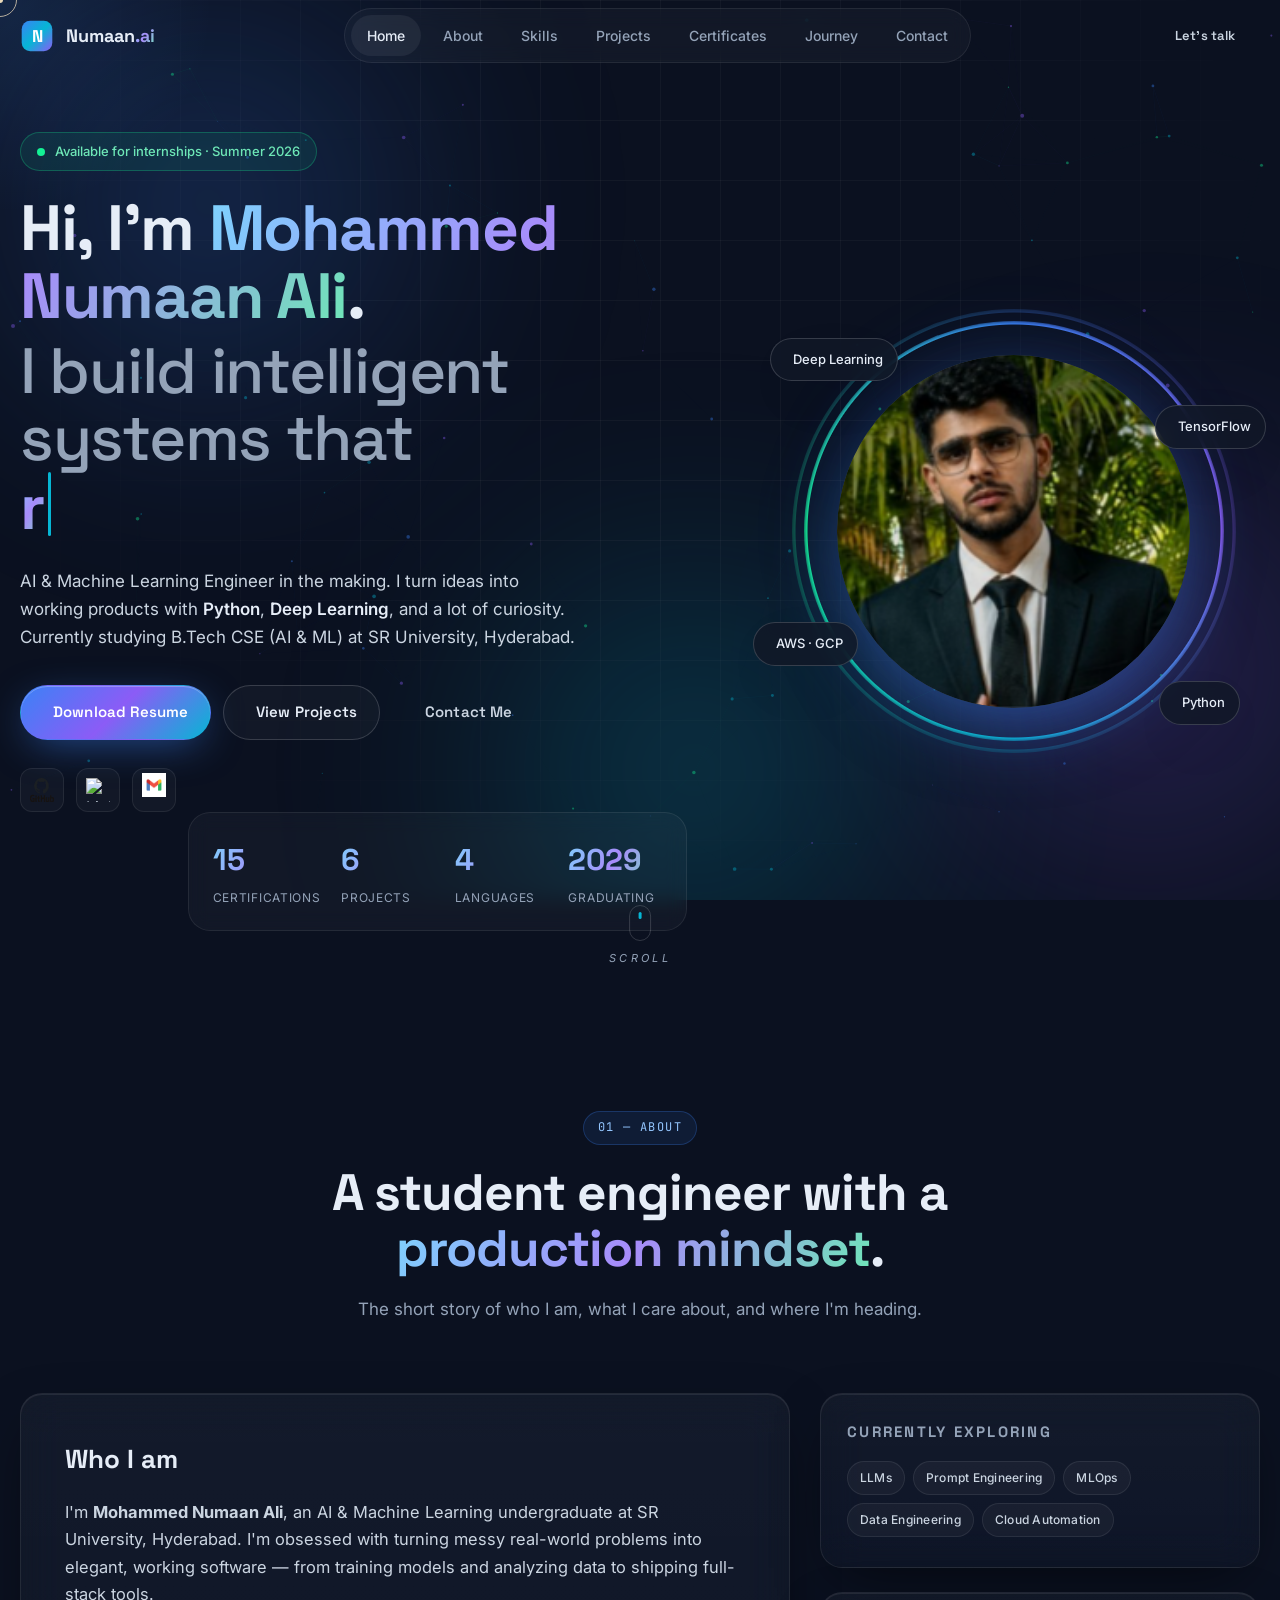
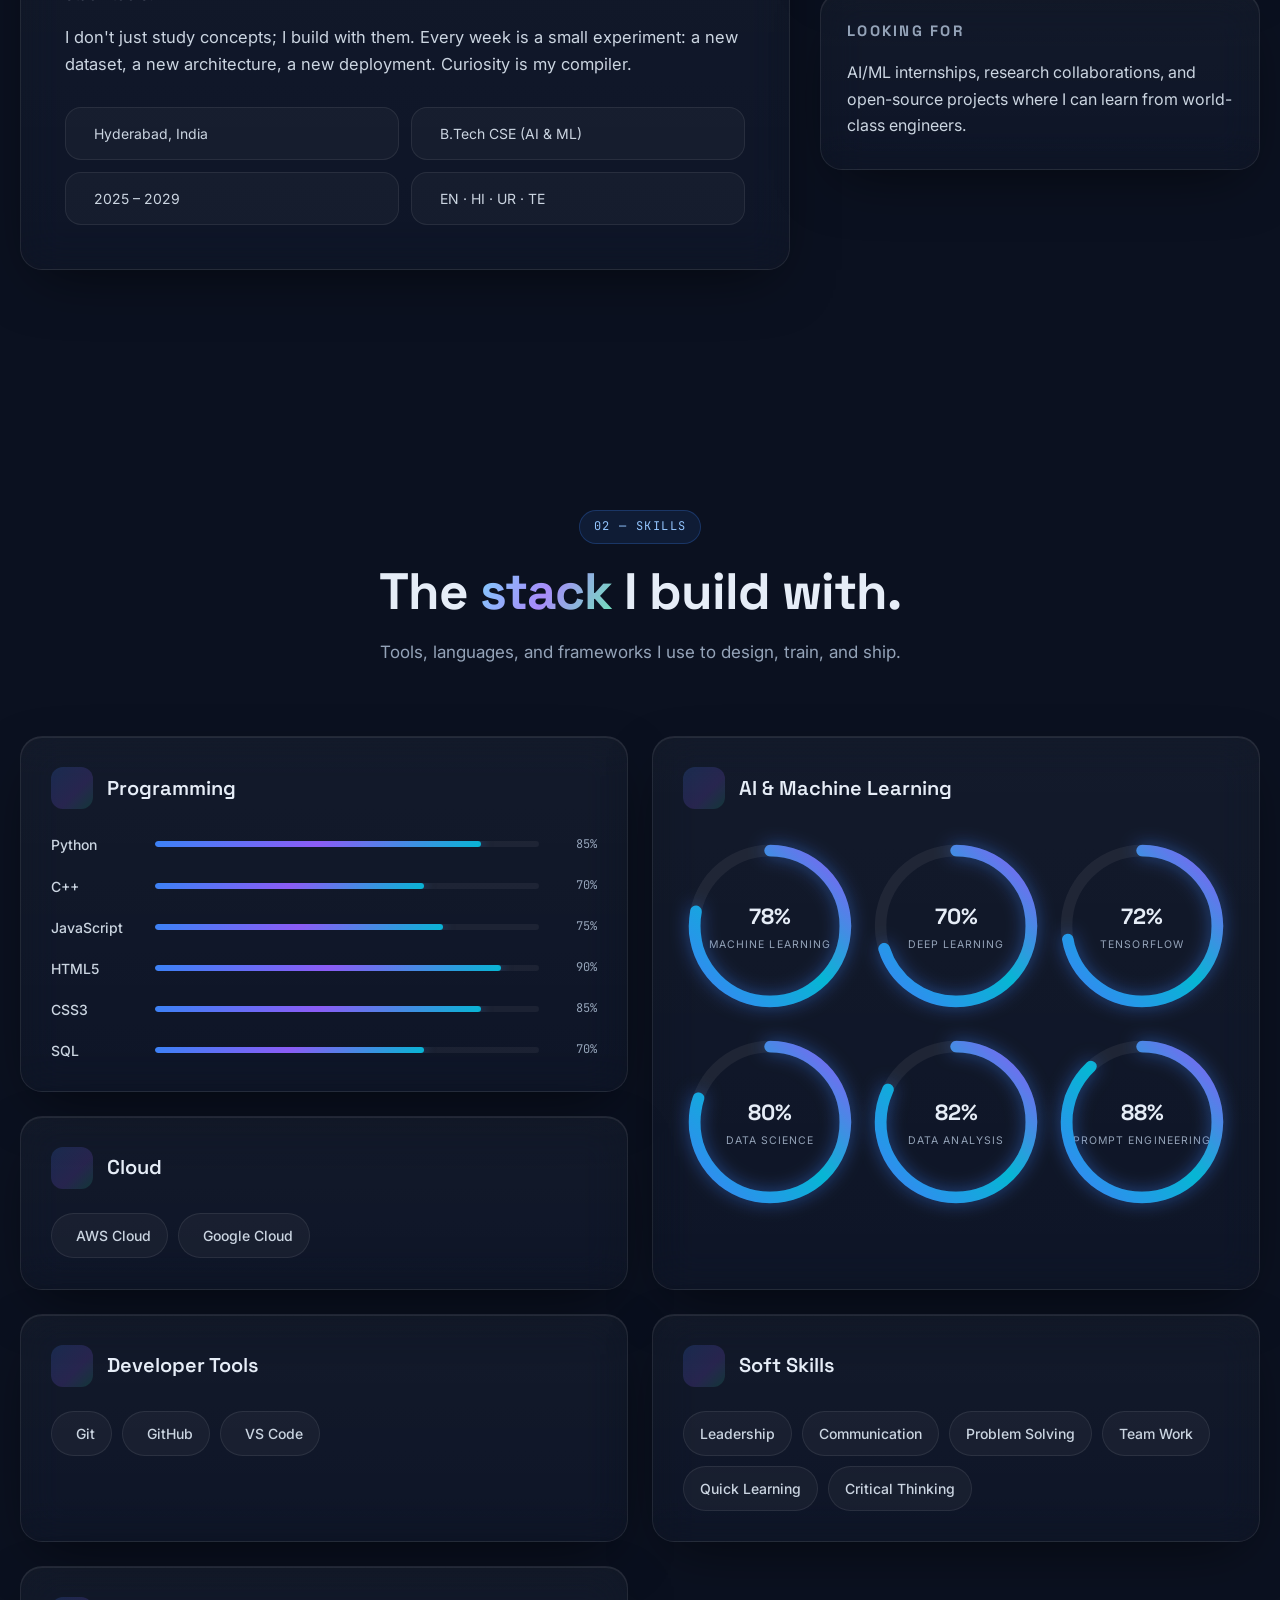
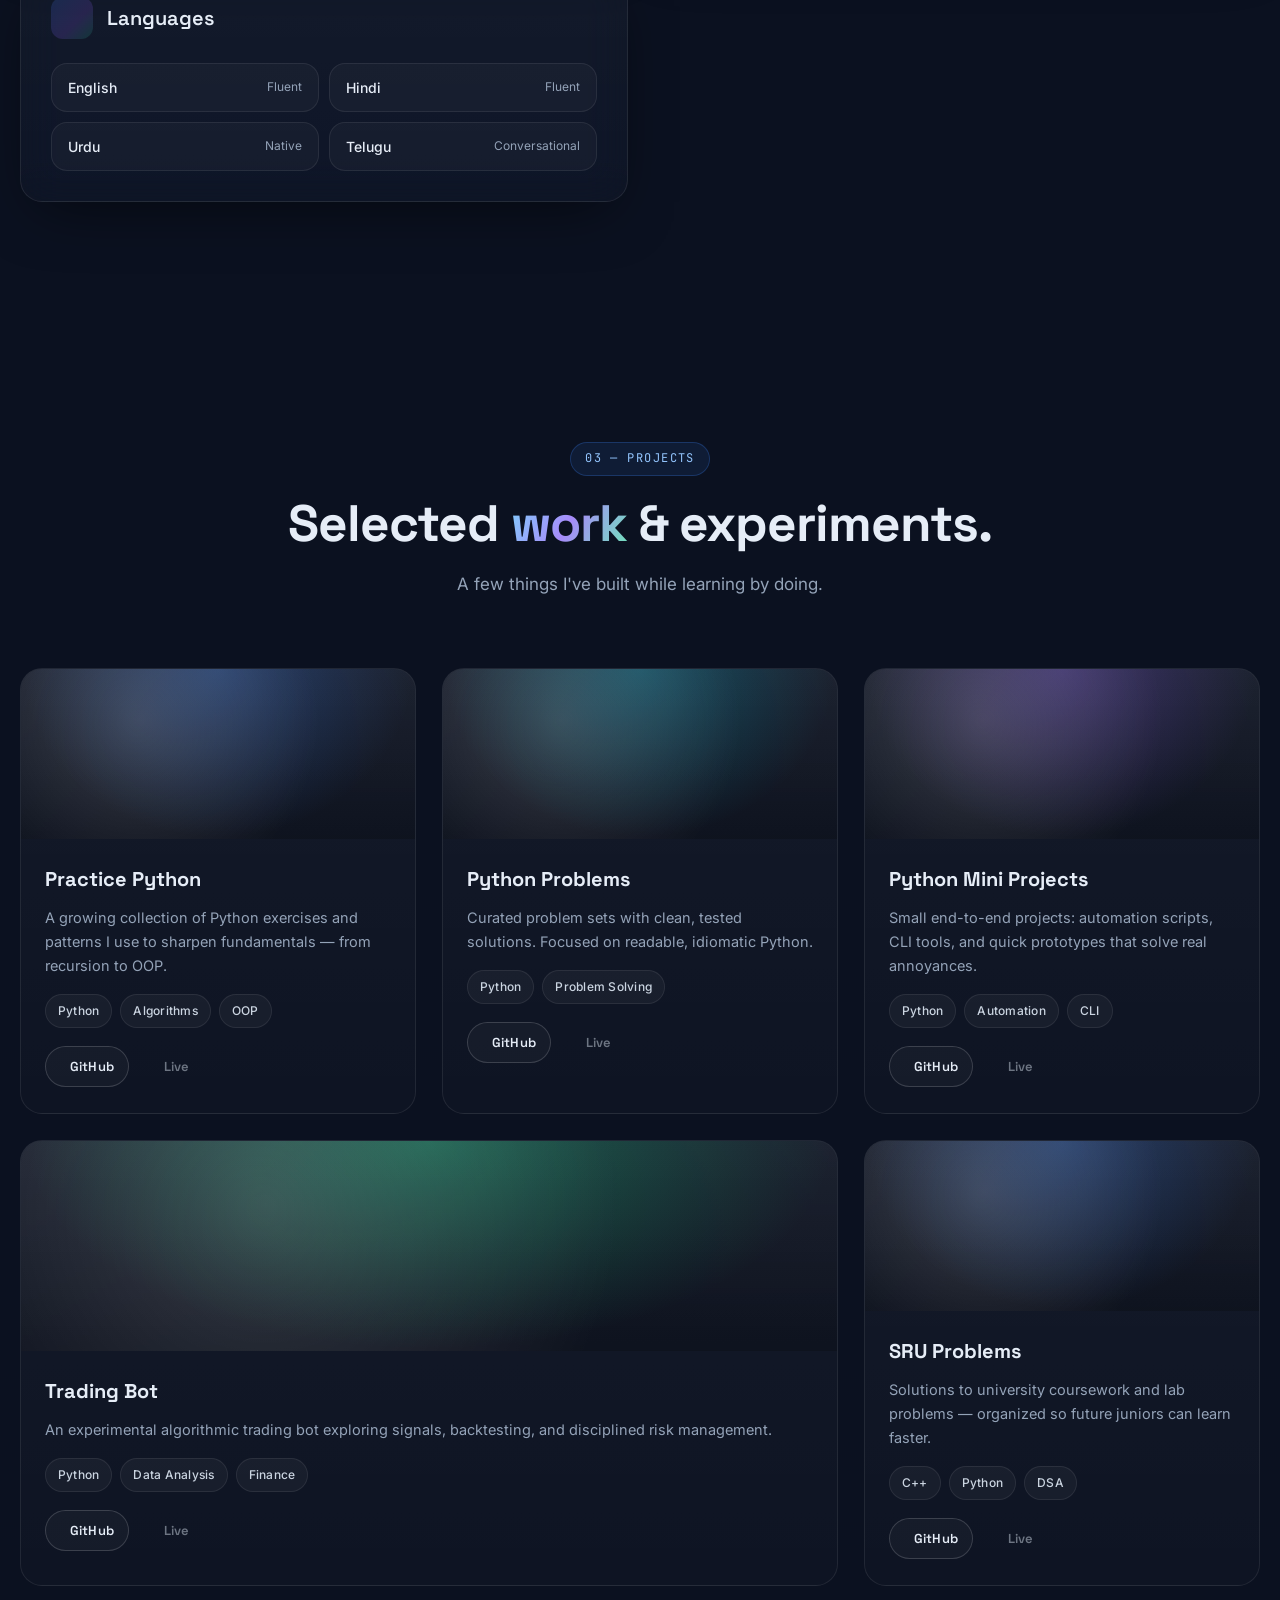
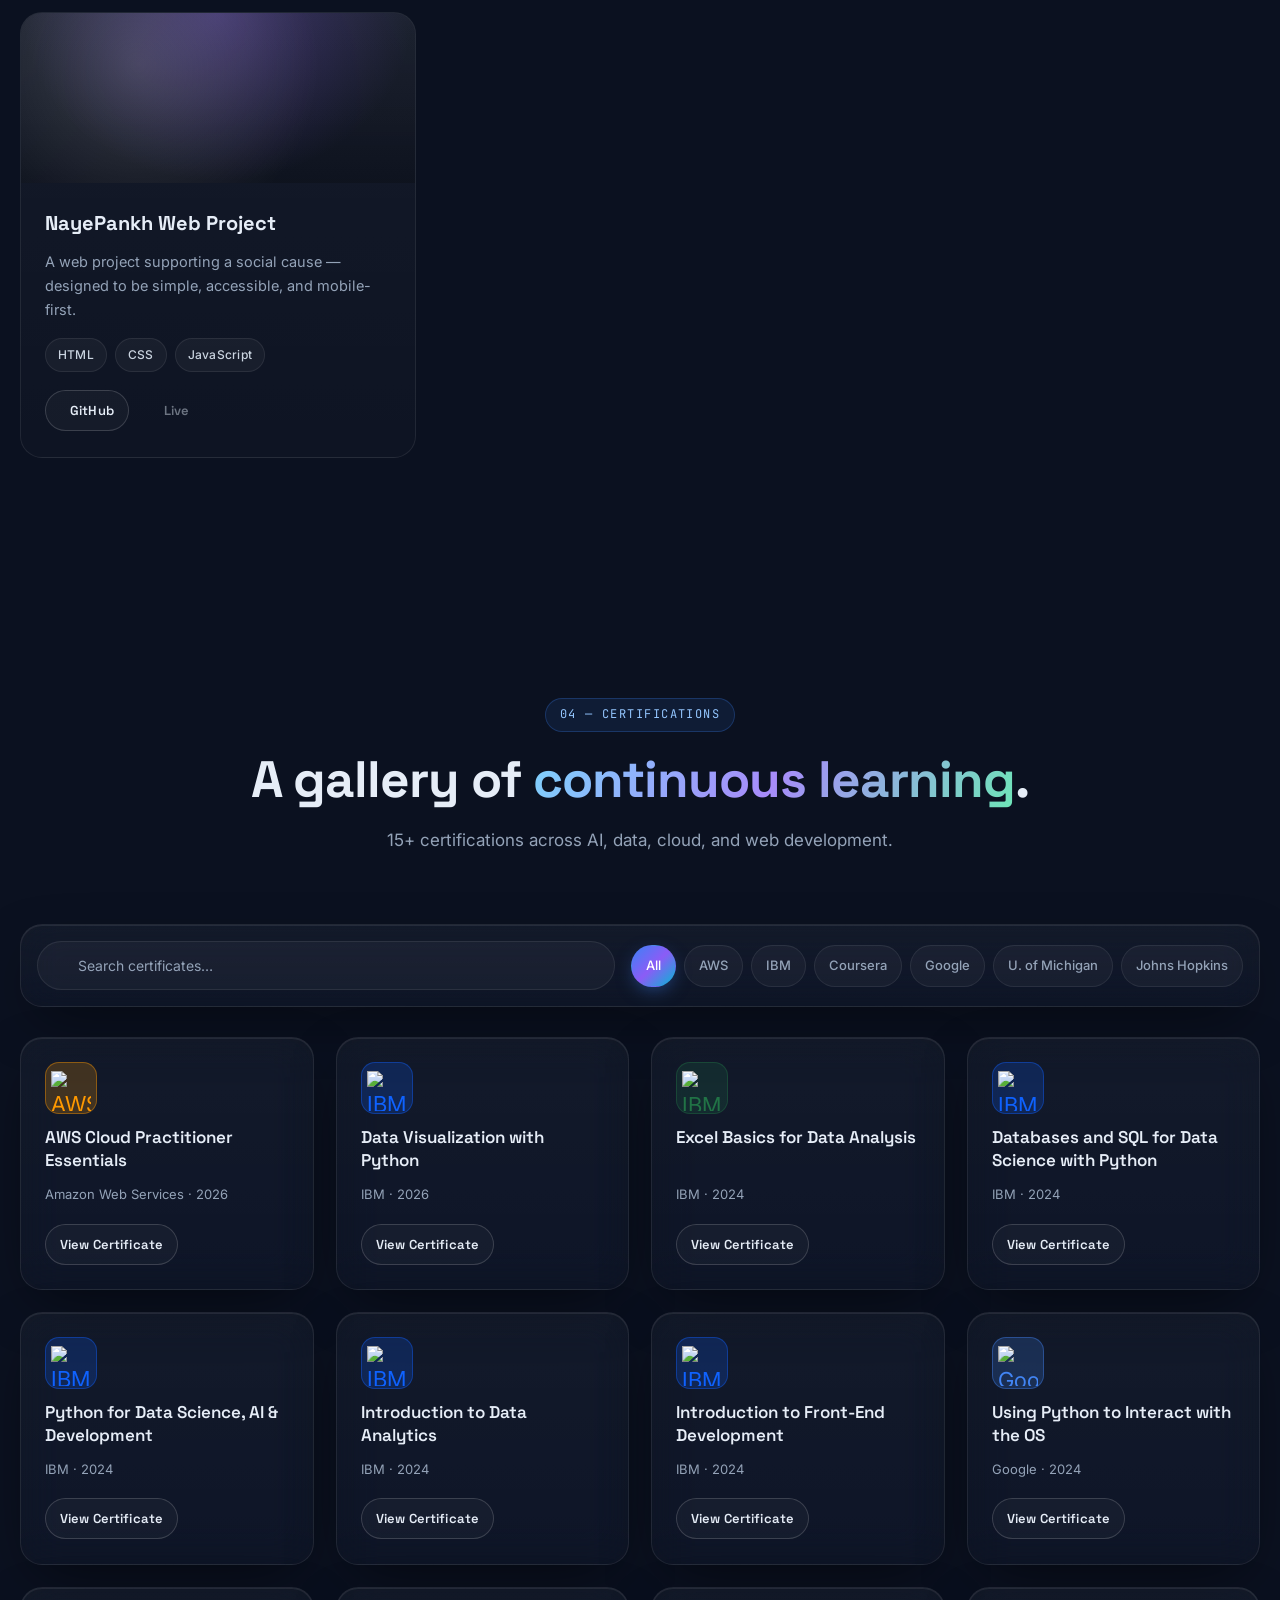
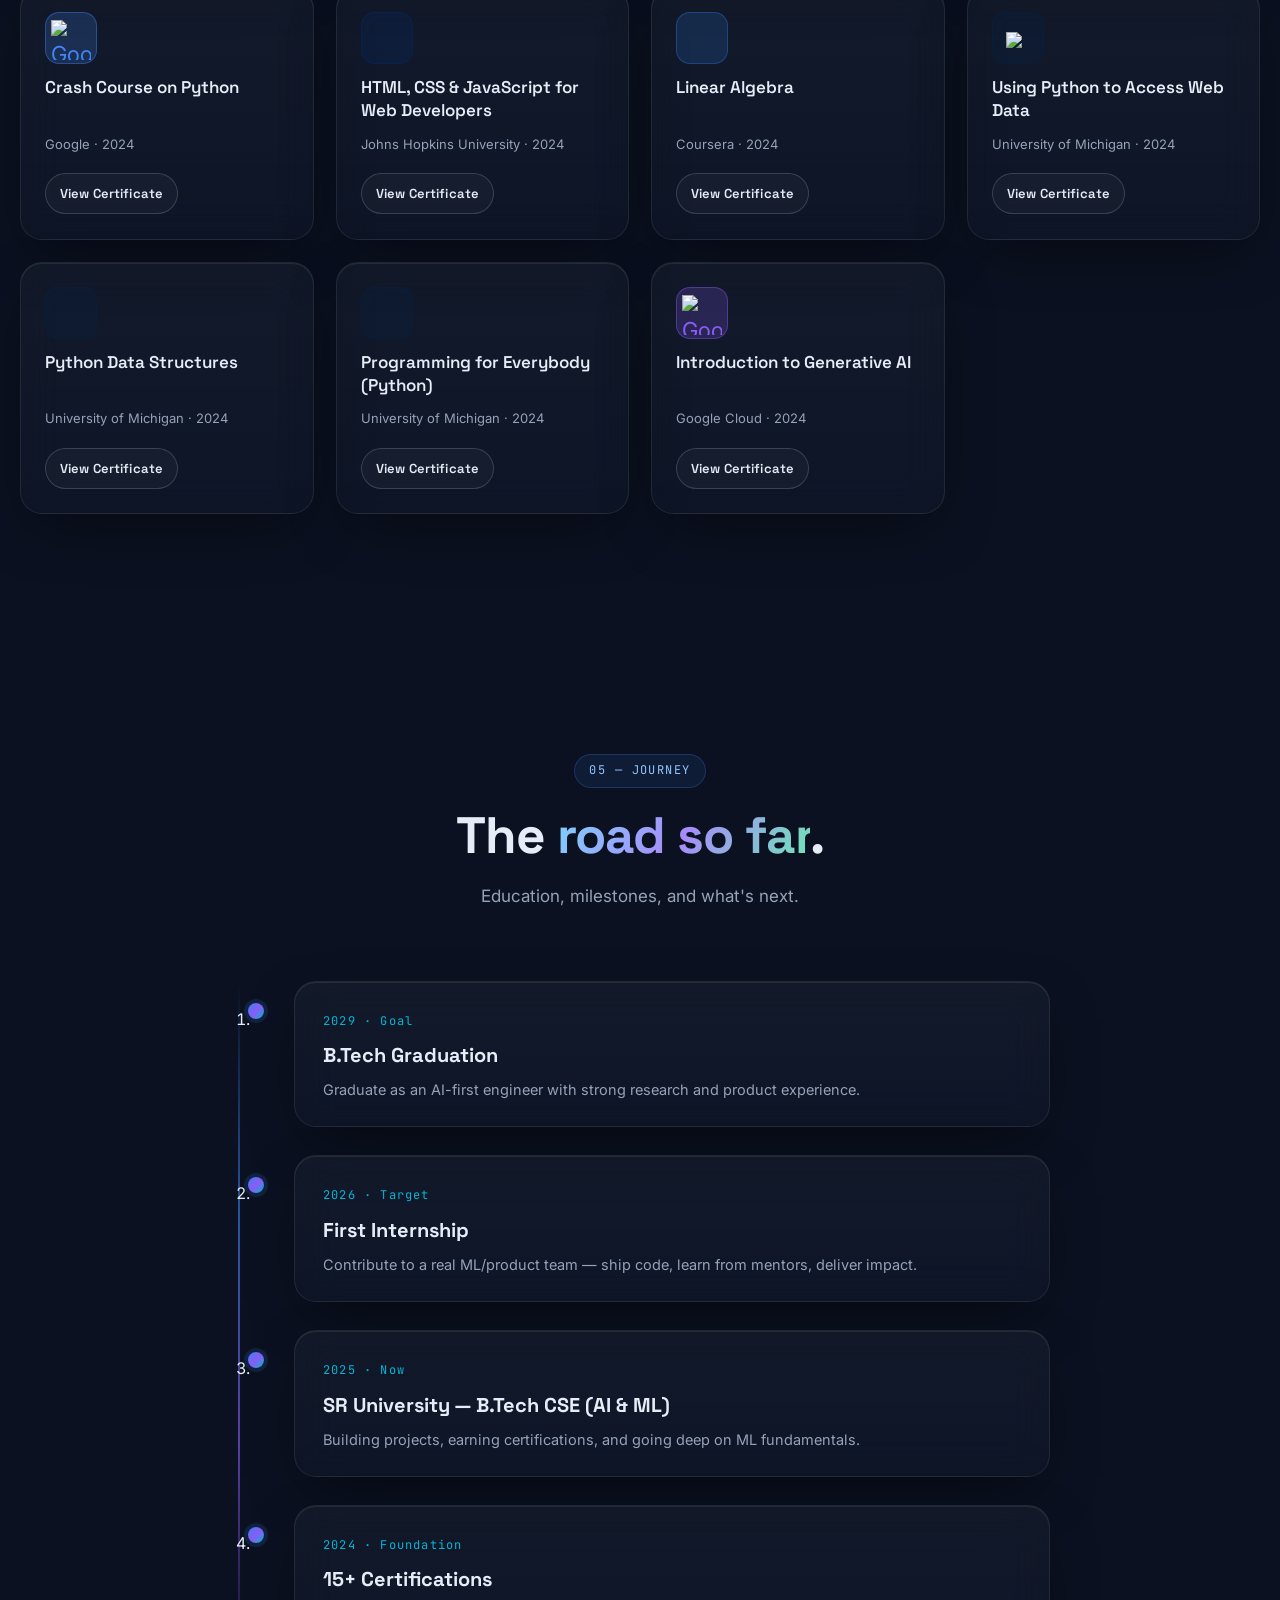
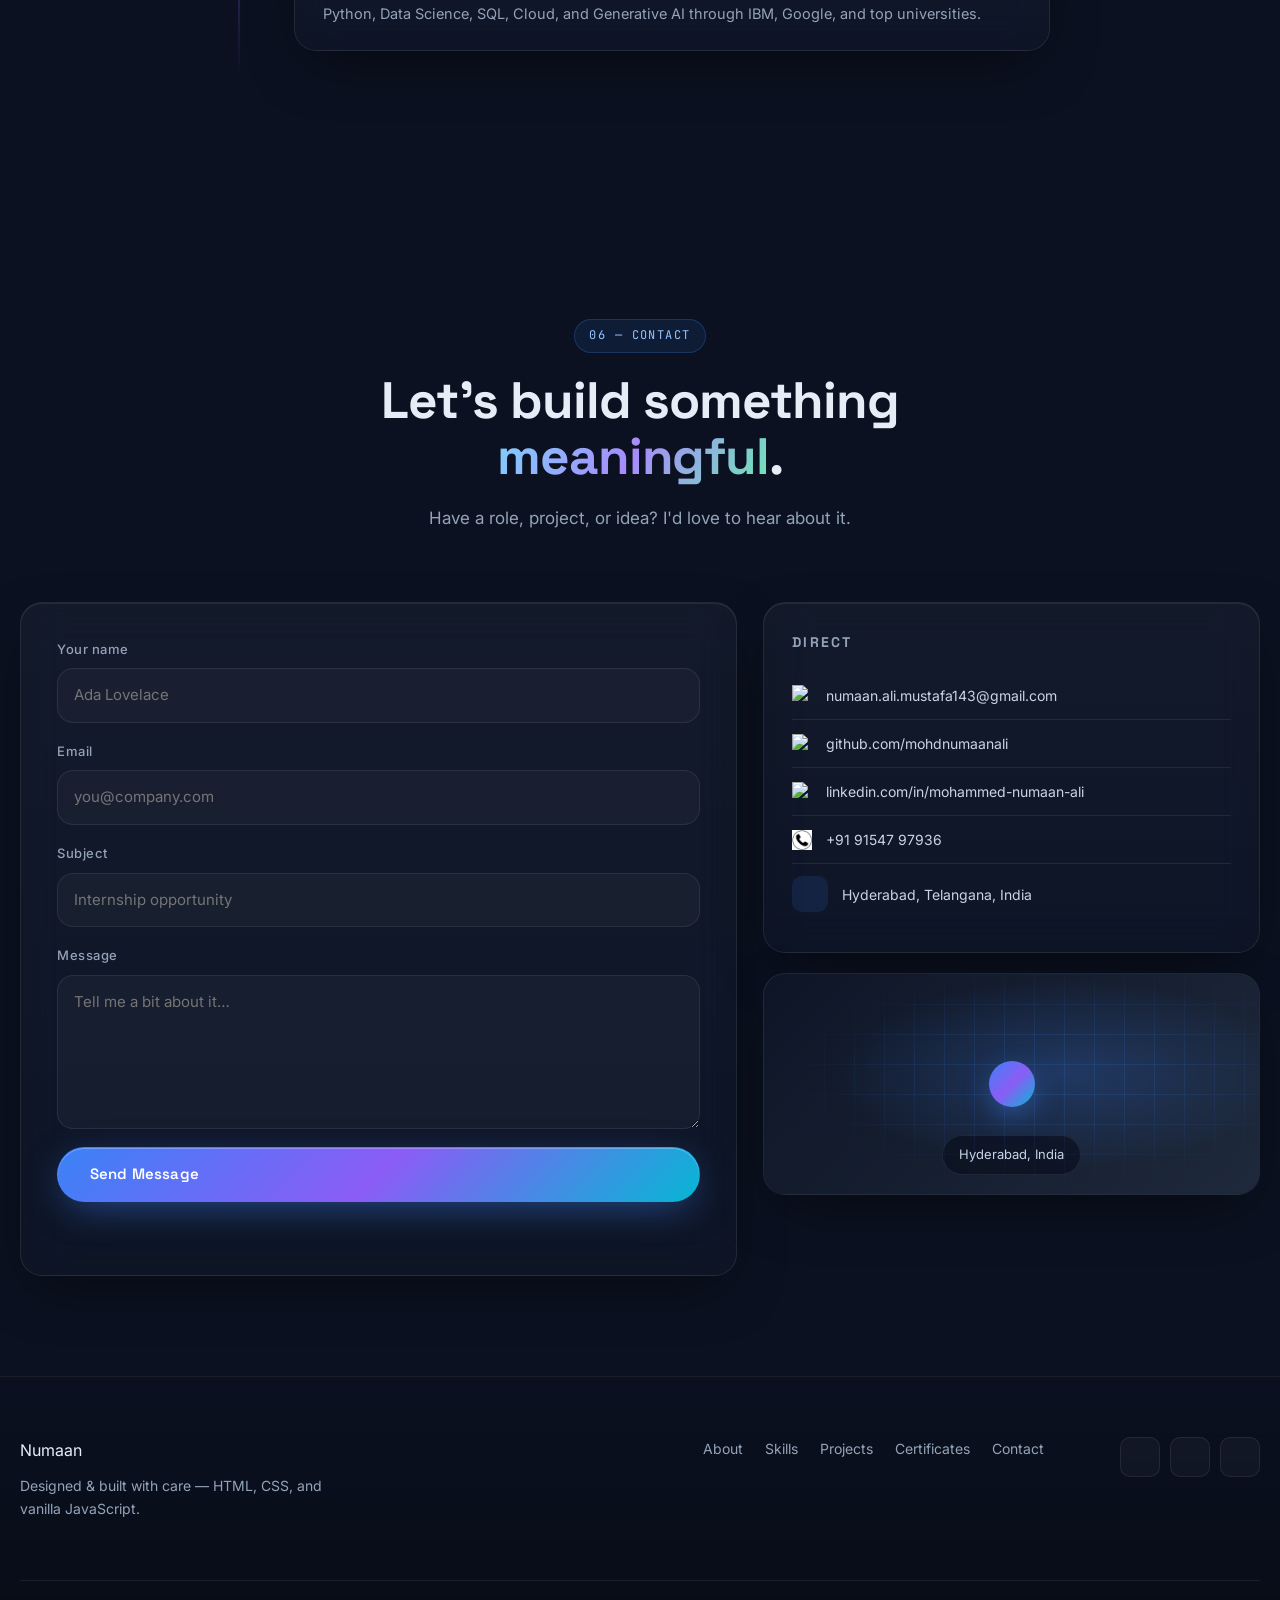
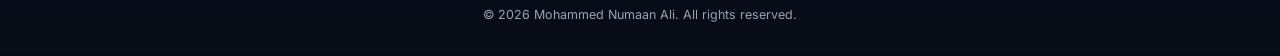
==== commit 04ccc643: "portfilo" ====
--- a/index.html
+++ b/index.html
@@ -202,7 +202,7 @@
 
       <ul class="hero__socials reveal" aria-label="Social links">
         <li><a href="https://github.com/mohdnumaanali" target="_blank" rel="noopener" aria-label="GitHub">
-          <img src="https://upload.wikimedia.org/wikipedia/commons/9/91/Octicons-mark-github.svg" 
+          <img src="github_PNG20.png" 
                alt="GitHub Logo" width="24" height="24" />
         </a></li>
         
@@ -211,10 +211,13 @@
                alt="LinkedIn Icon" width="24" height="24" />
         </a></li>
         
-        <li><a href="mailto:numaan.ali.mustafa143@gmail.com" aria-label="Email">
-          <i class="lucide lucide-mail"></i>
-        </a></li>
-      </ul>
+       <li>
+         <a href="https://mail.google.com/mail/?view=cm&fs=1&to=mohammednumaanali@gmail.com" target="_blank" rel="noopener" aria-label="Email">
+         <img src="gmail.webp" alt="gmail logo" width="24" height="24" />
+        <i class="lucide lucide-mail"></i>
+        </a>
+        </li>
+
 
       <div class="hero__stats reveal">
         <div class="stat">
@@ -784,26 +787,28 @@
           <aside class="contact__side reveal">
             <div class="glass contact__card">
               <h4>Direct</h4>
-        <a class="contact_row" href="mailto:numaan.ali.mustafa143@gmail.com">
-          <img src="https://upload.wikimedia.org/wikipedia/commons/7/7e/Gmail_icon_%282020%29.svg" 
-               alt="Gmail Logo" width="20" height="20" />
-          <span>numaan.ali.mustafa143@gmail.com</span>
-        </a>
-        <a class="contact_row" href="https://github.com/mohdnumaanali" target="_blank" rel="noopener">
-          <img src="https://upload.wikimedia.org/wikipedia/commons/9/91/Octicons-mark-github.svg" 
-               alt="GitHub Logo" width="20" height="20" />
-          <span>github.com/mohdnumaanali</span>
-        </a>
-        <a class="contact_row" href="https://www.linkedin.com/in/mohammed-numaan-ali-734551378" target="_blank" rel="noopener">
-          <img src="https://upload.wikimedia.org/wikipedia/commons/c/ca/LinkedIn_logo_initials.png" 
-               alt="LinkedIn Logo" width="20" height="20" />
-          <span>linkedin.com/in/mohammed-numaan-ali</span>
-        </a>
-        
-        <a class="contact_row" href="tel:+919876543210">
-          <i class="lucide lucide-phone"></i>
-          <span>+91 98765 43210</span>
-        </a>
+<a class="contact__row" href="mailto:numaan.ali.mustafa143@gmail.com">
+  <img src="https://upload.wikimedia.org/wikipedia/commons/7/7e/Gmail_icon_%282020%29.svg" alt="Gmail Logo" width="20"
+    height="20">
+  <span>numaan.ali.mustafa143@gmail.com</span>
+</a>
+
+<a class="contact__row" href="https://github.com/mohdnumaanali" target="_blank">
+  <img src="https://upload.wikimedia.org/wikipedia/commons/9/91/Octicons-mark-github.svg" alt="GitHub Logo" width="20"
+    height="20">
+  <span>github.com/mohdnumaanali</span>
+</a>
+
+<a class="contact__row" href="https://www.linkedin.com/in/mohammed-numaan-ali-734551378" target="_blank">
+  <img src="https://upload.wikimedia.org/wikipedia/commons/c/ca/LinkedIn_logo_initials.png" alt="LinkedIn Logo"
+    width="20" height="20">
+  <span>linkedin.com/in/mohammed-numaan-ali</span>
+</a>
+
+<a class="contact__row" href="tel:+919154797936">
+  <img src="Screenshot 2026-07-21 152338.png" alt="Phone Logo" width="20" height="20">
+  <span>+91 91547 97936</span>
+</a>
               <div class="contact__row">
                 <i class="lucide lucide-map-pin"></i>
                 <span>Hyderabad, Telangana, India</span>
@@ -829,7 +834,7 @@
   <footer class="footer">
     <div class="container footer__inner">
       <div class="footer__brand">
-        <span class="nav__name">Numaan<span class="nav__accent">.ai</span></span>
+        <span class="nav__name">Numaan<span class="nav__accent"></span></span>
         <p>Designed &amp; built with care — HTML, CSS, and vanilla JavaScript.</p>
       </div>
       <nav class="footer__nav" aria-label="Footer">
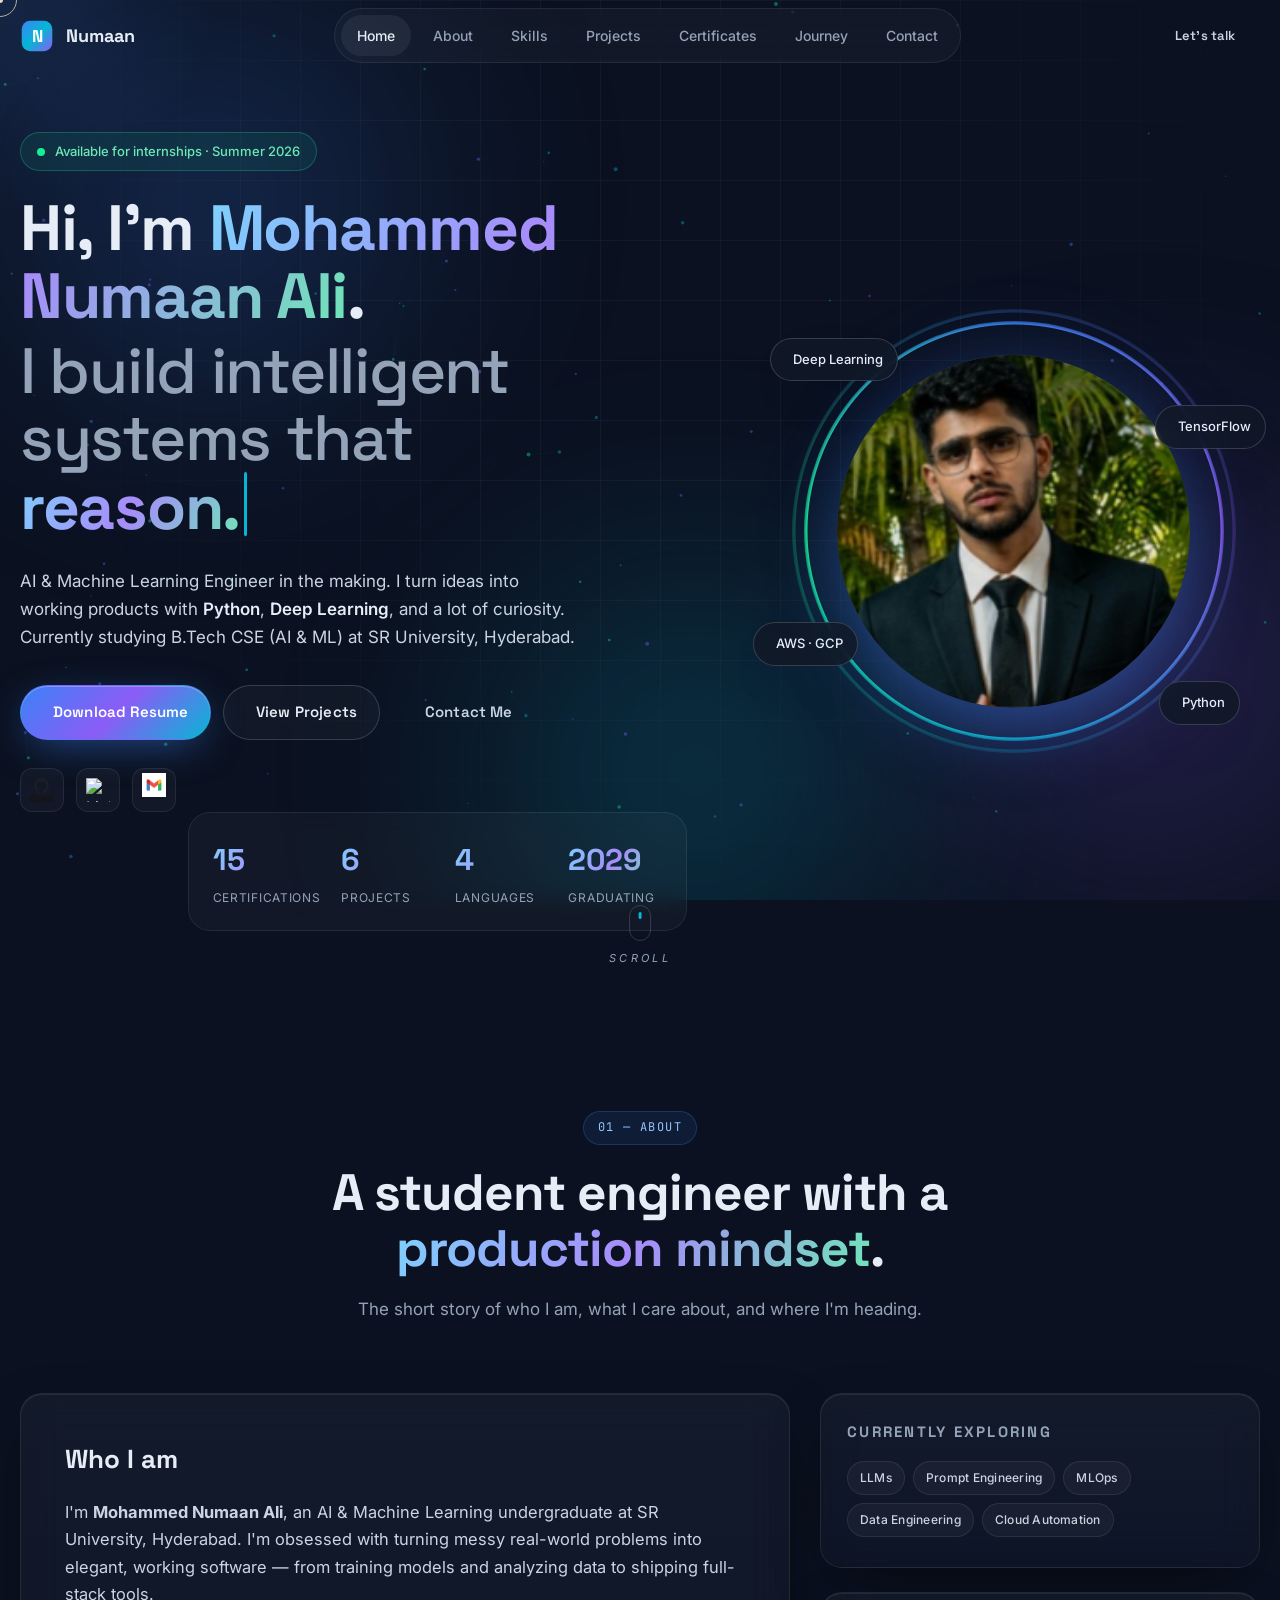
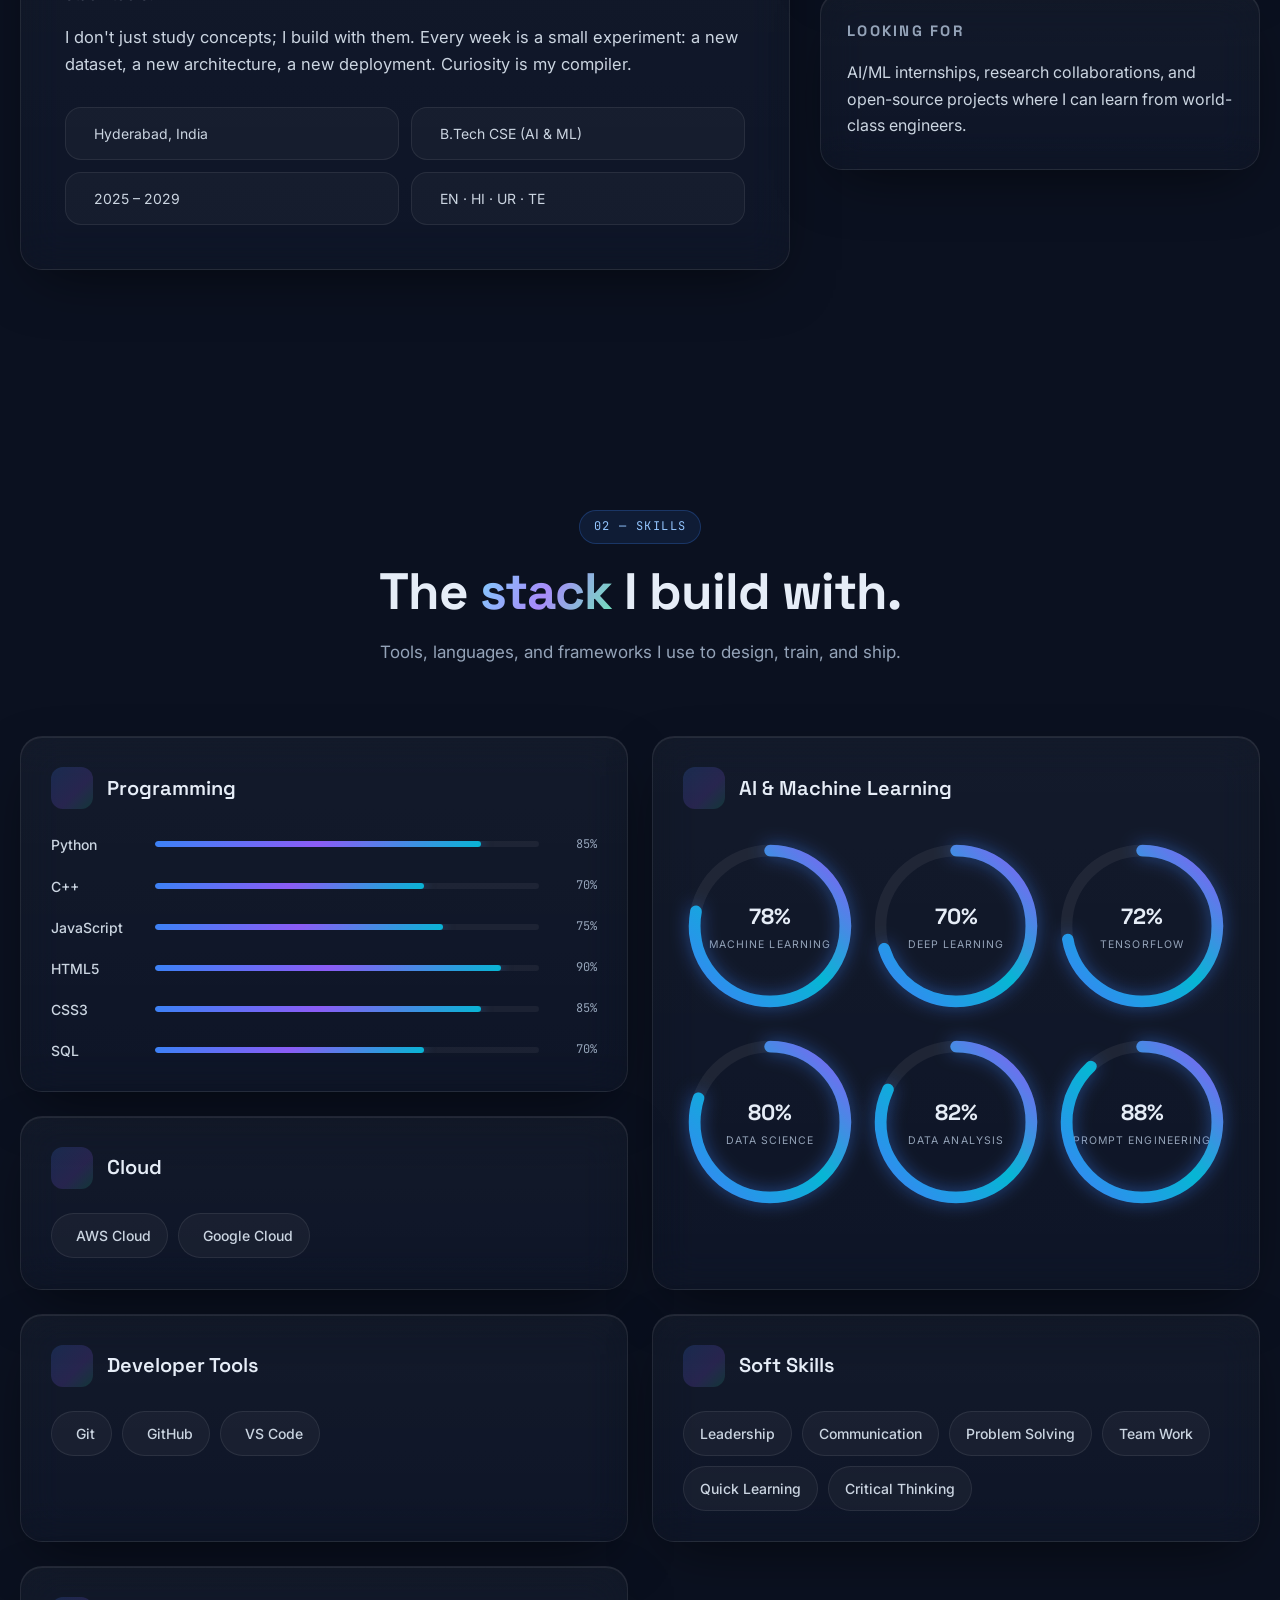
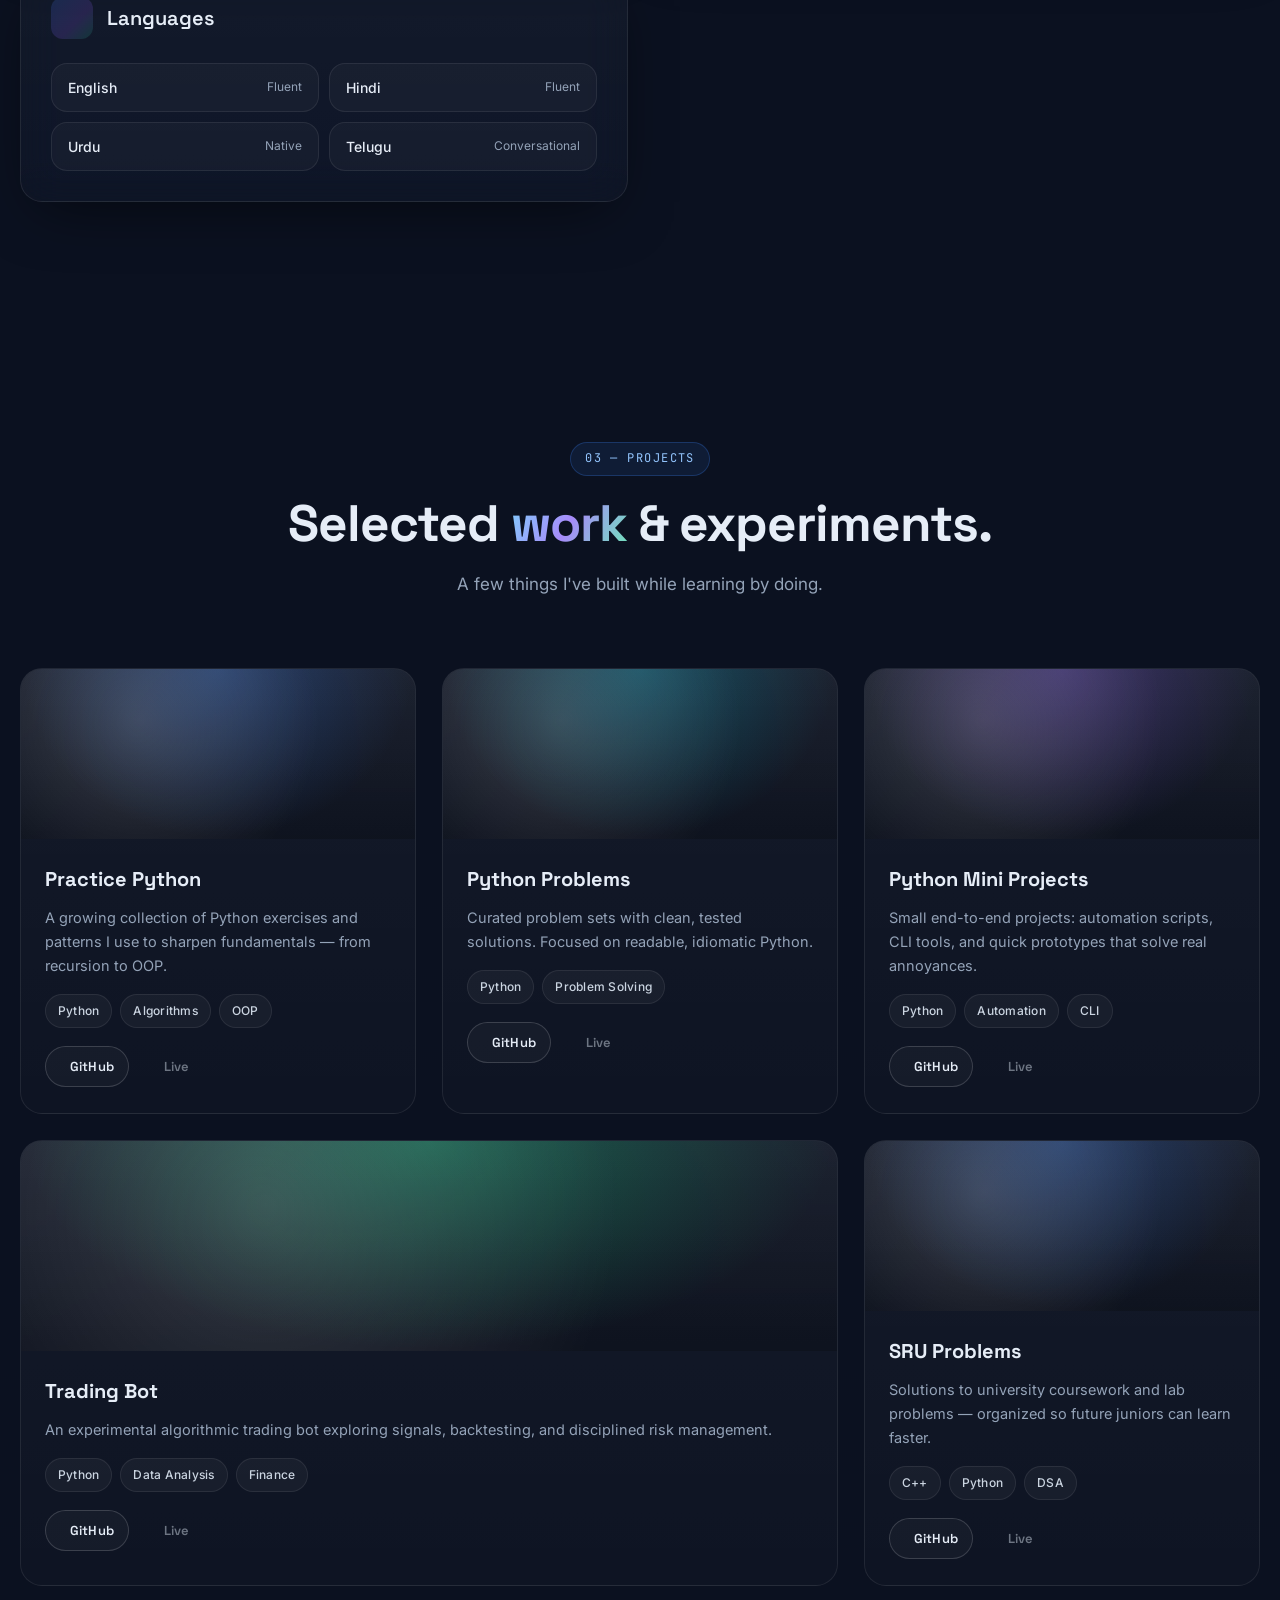
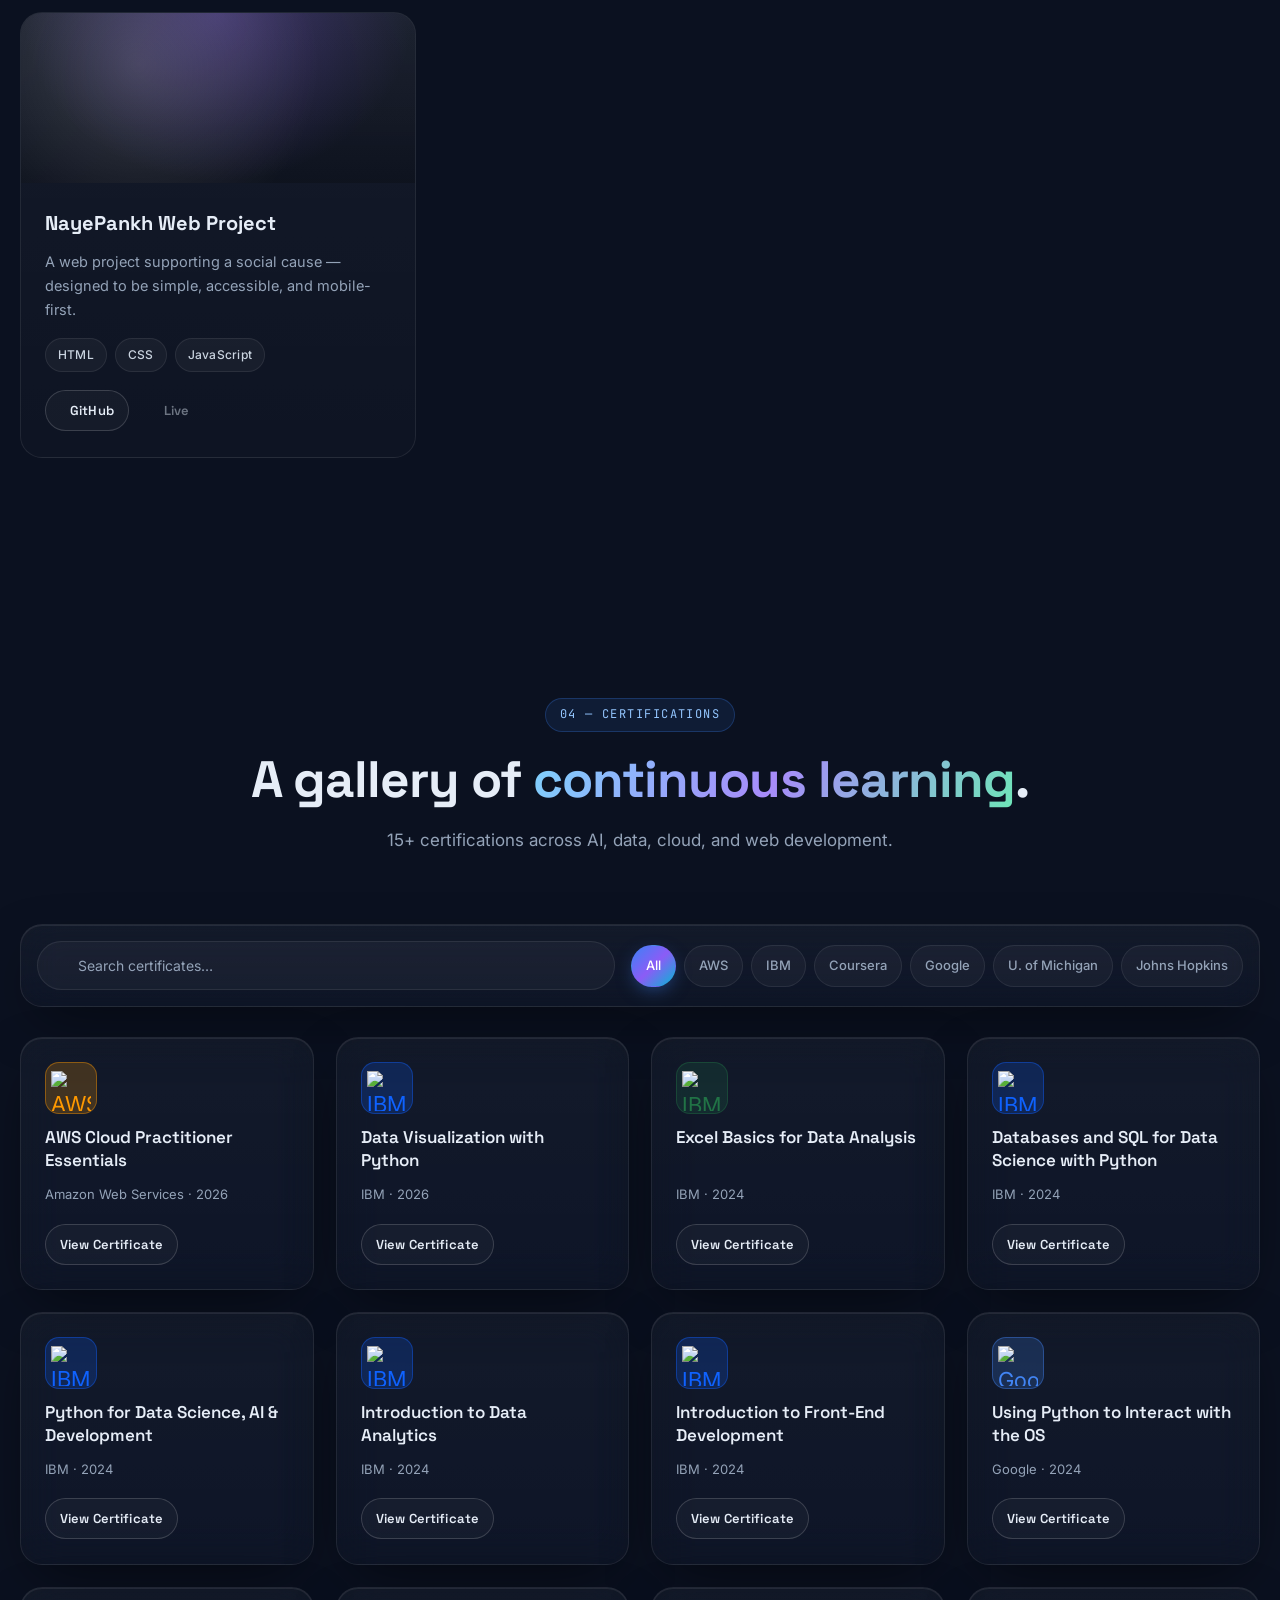
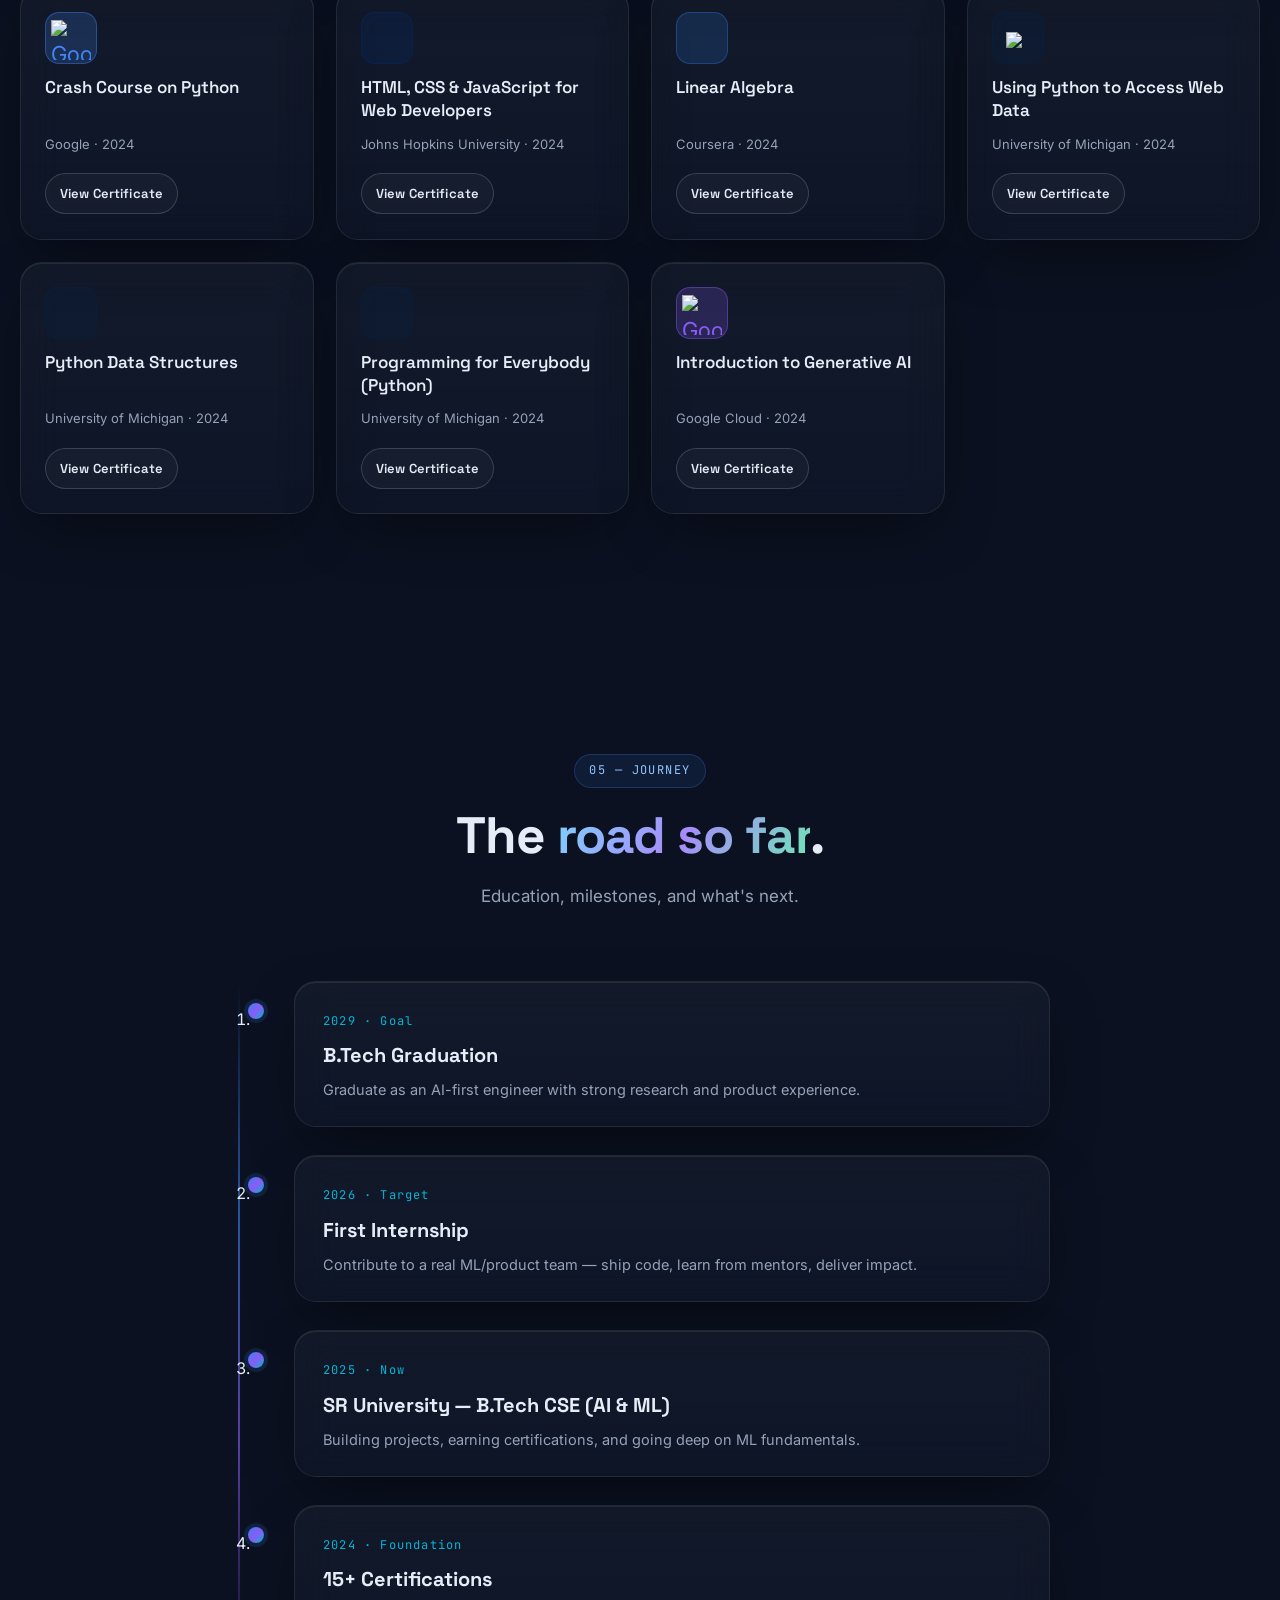
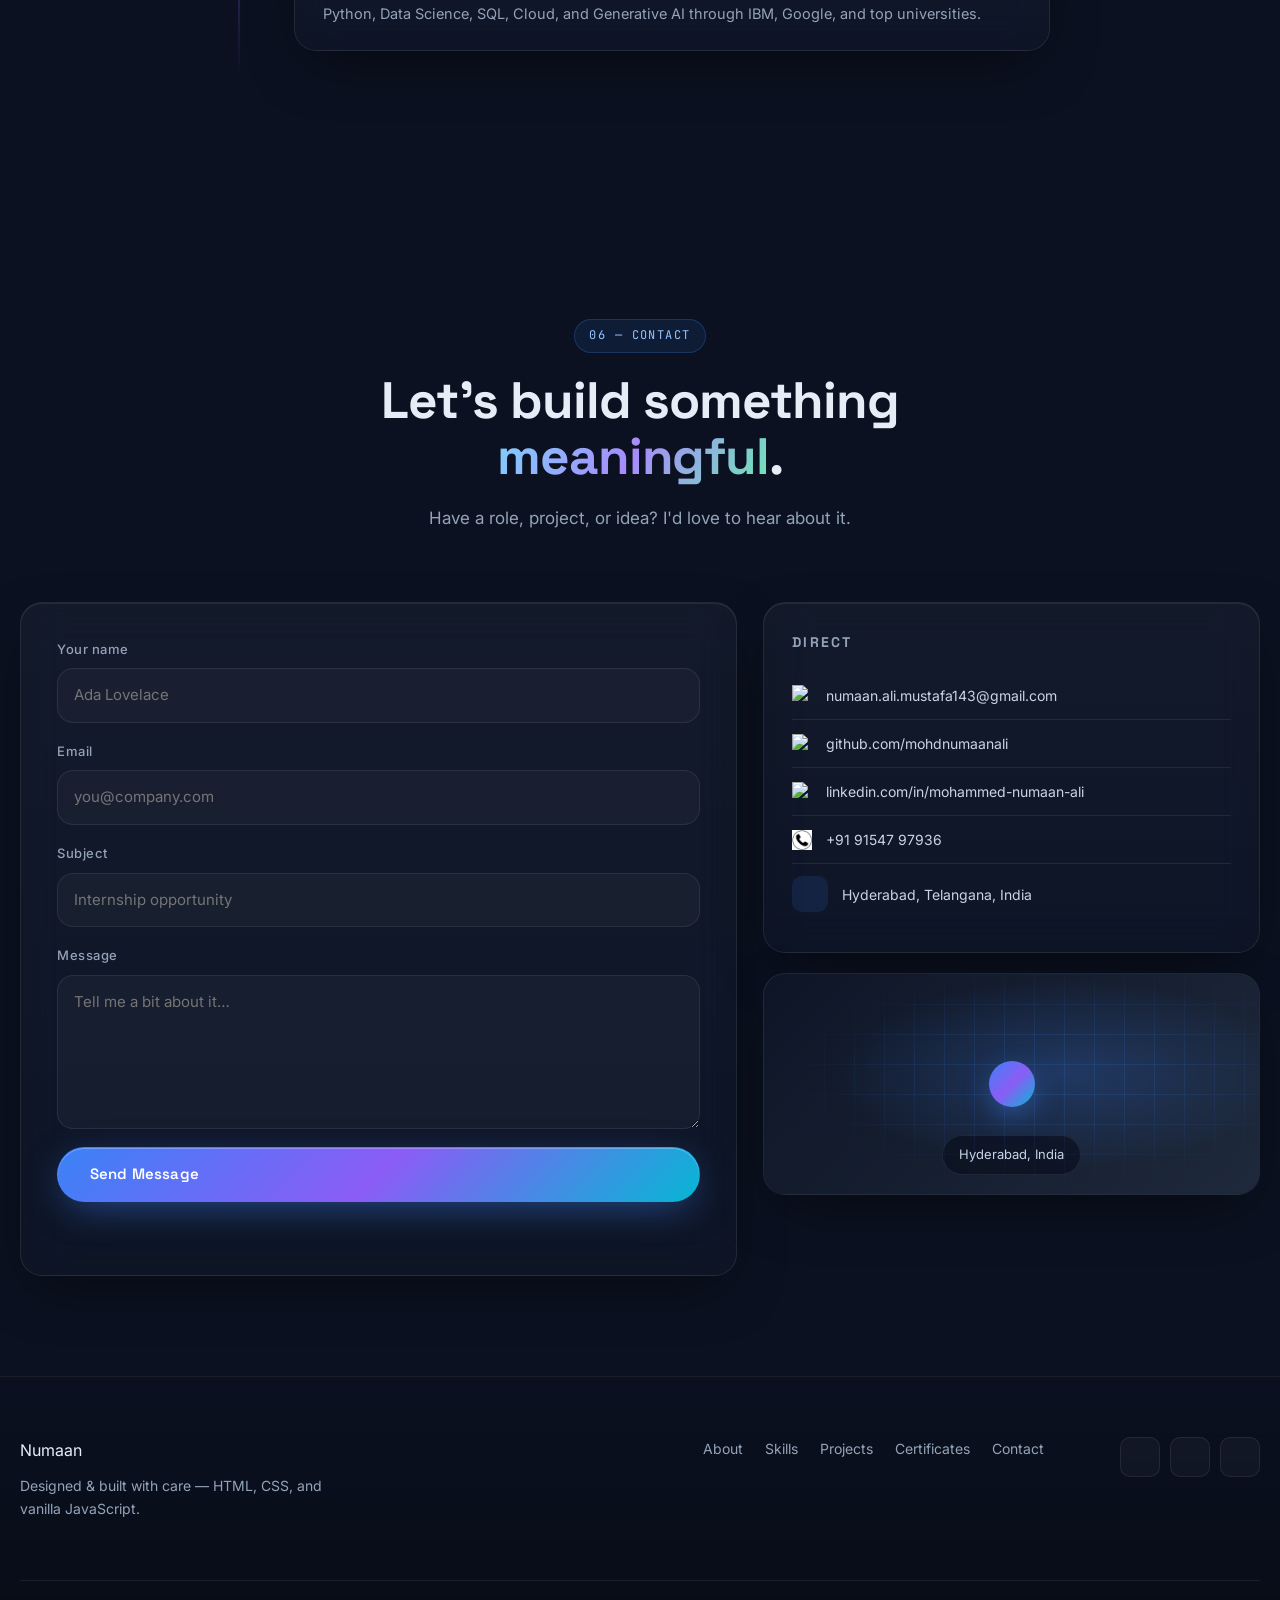
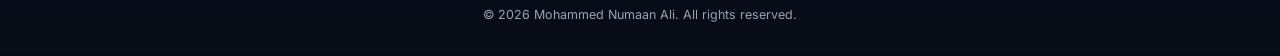
==== commit 19e9efa3: "Update and rename indeex.html to index.html" ====
--- a/index.html
+++ b/index.html
@@ -87,7 +87,7 @@
     <div class="loader__ring"></div>
     <div class="loader__brand">
       <span class="loader__mark">N</span>
-      <span class="loader__text">Numaan<span>.ai</span></span>
+      <span class="loader__text">Numaan<span></span></span>
     </div>
     <div class="loader__bar"><span></span></div>
   </div>
@@ -131,7 +131,7 @@
             <text x="20" y="27" text-anchor="middle" font-family="Space Grotesk, Inter" font-size="20" font-weight="700" fill="white">N</text>
           </svg>
         </span>
-        <span class="nav__name">Numaan<span class="nav__accent">.ai</span></span>
+        <span class="nav__name">Numaan<span class="nav__accent"></span></span>
       </a>
 
       <nav class="nav__menu" id="navMenu" aria-label="Primary">
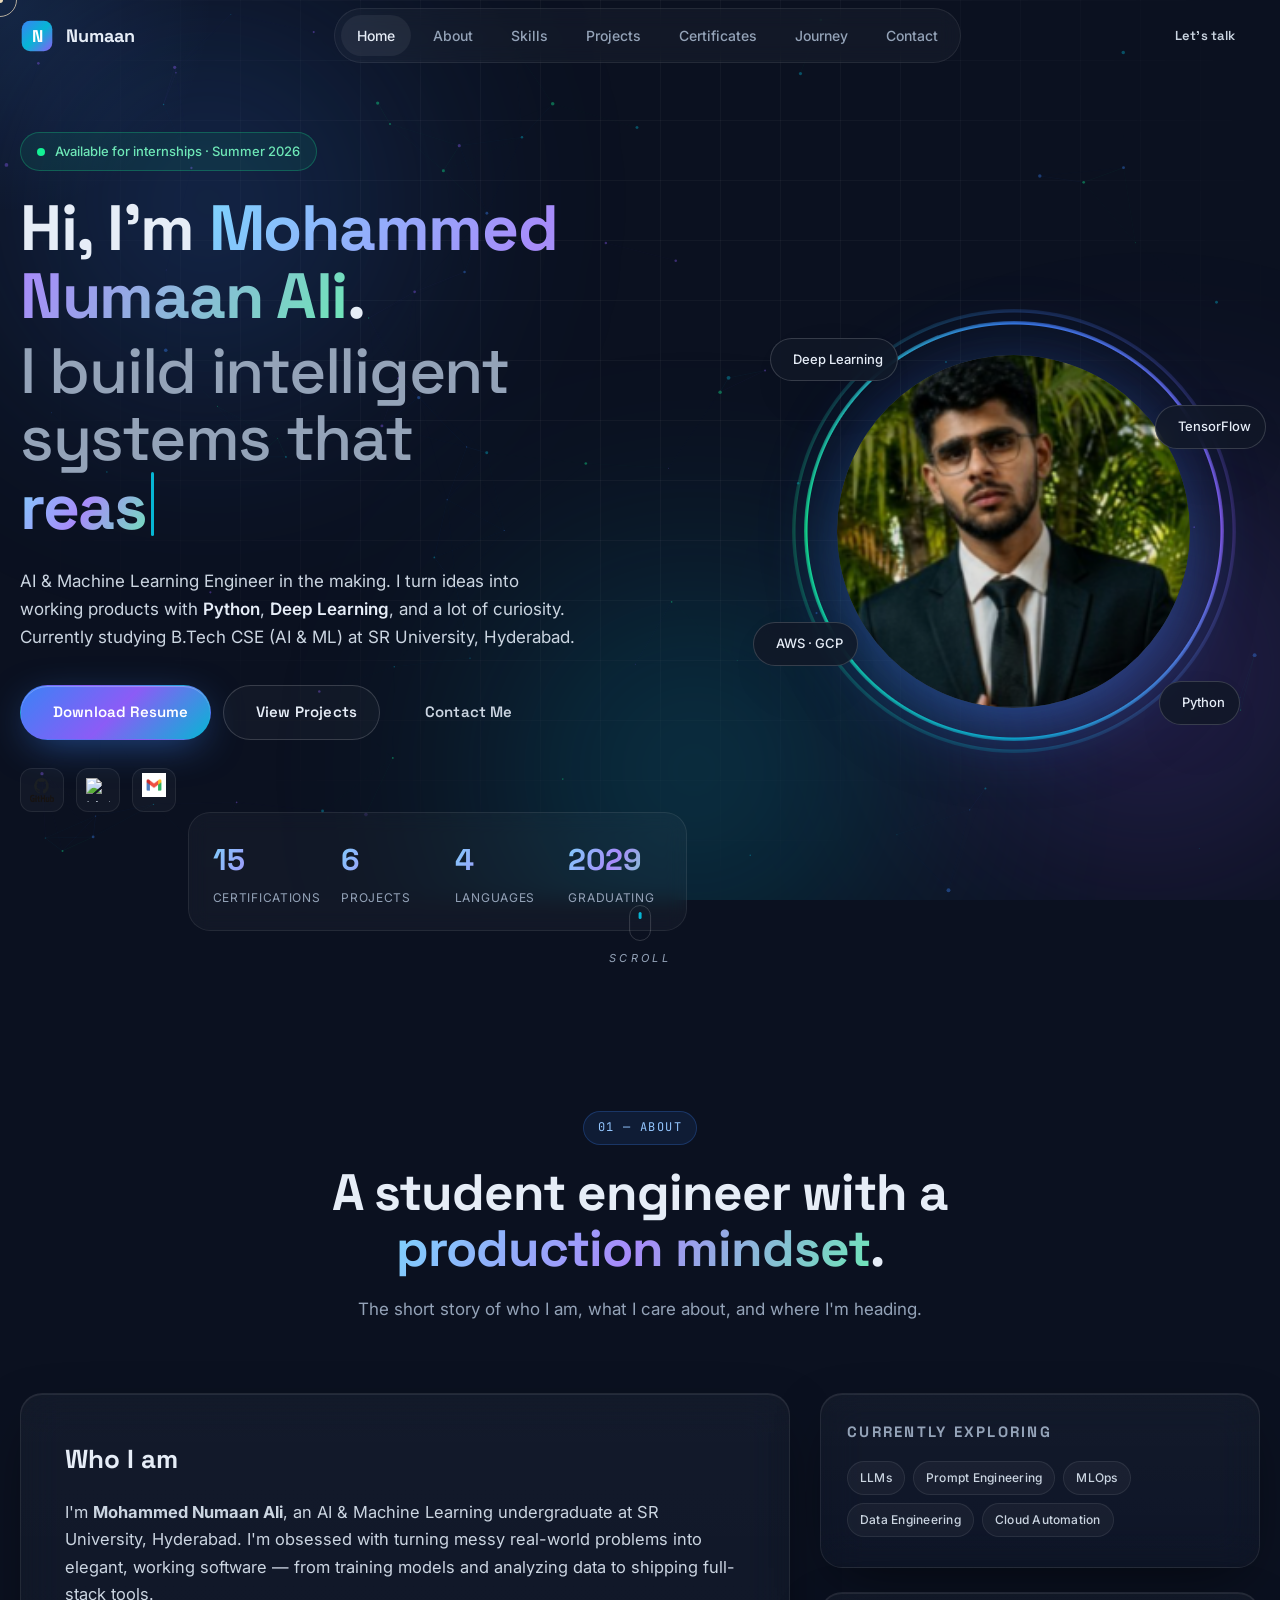
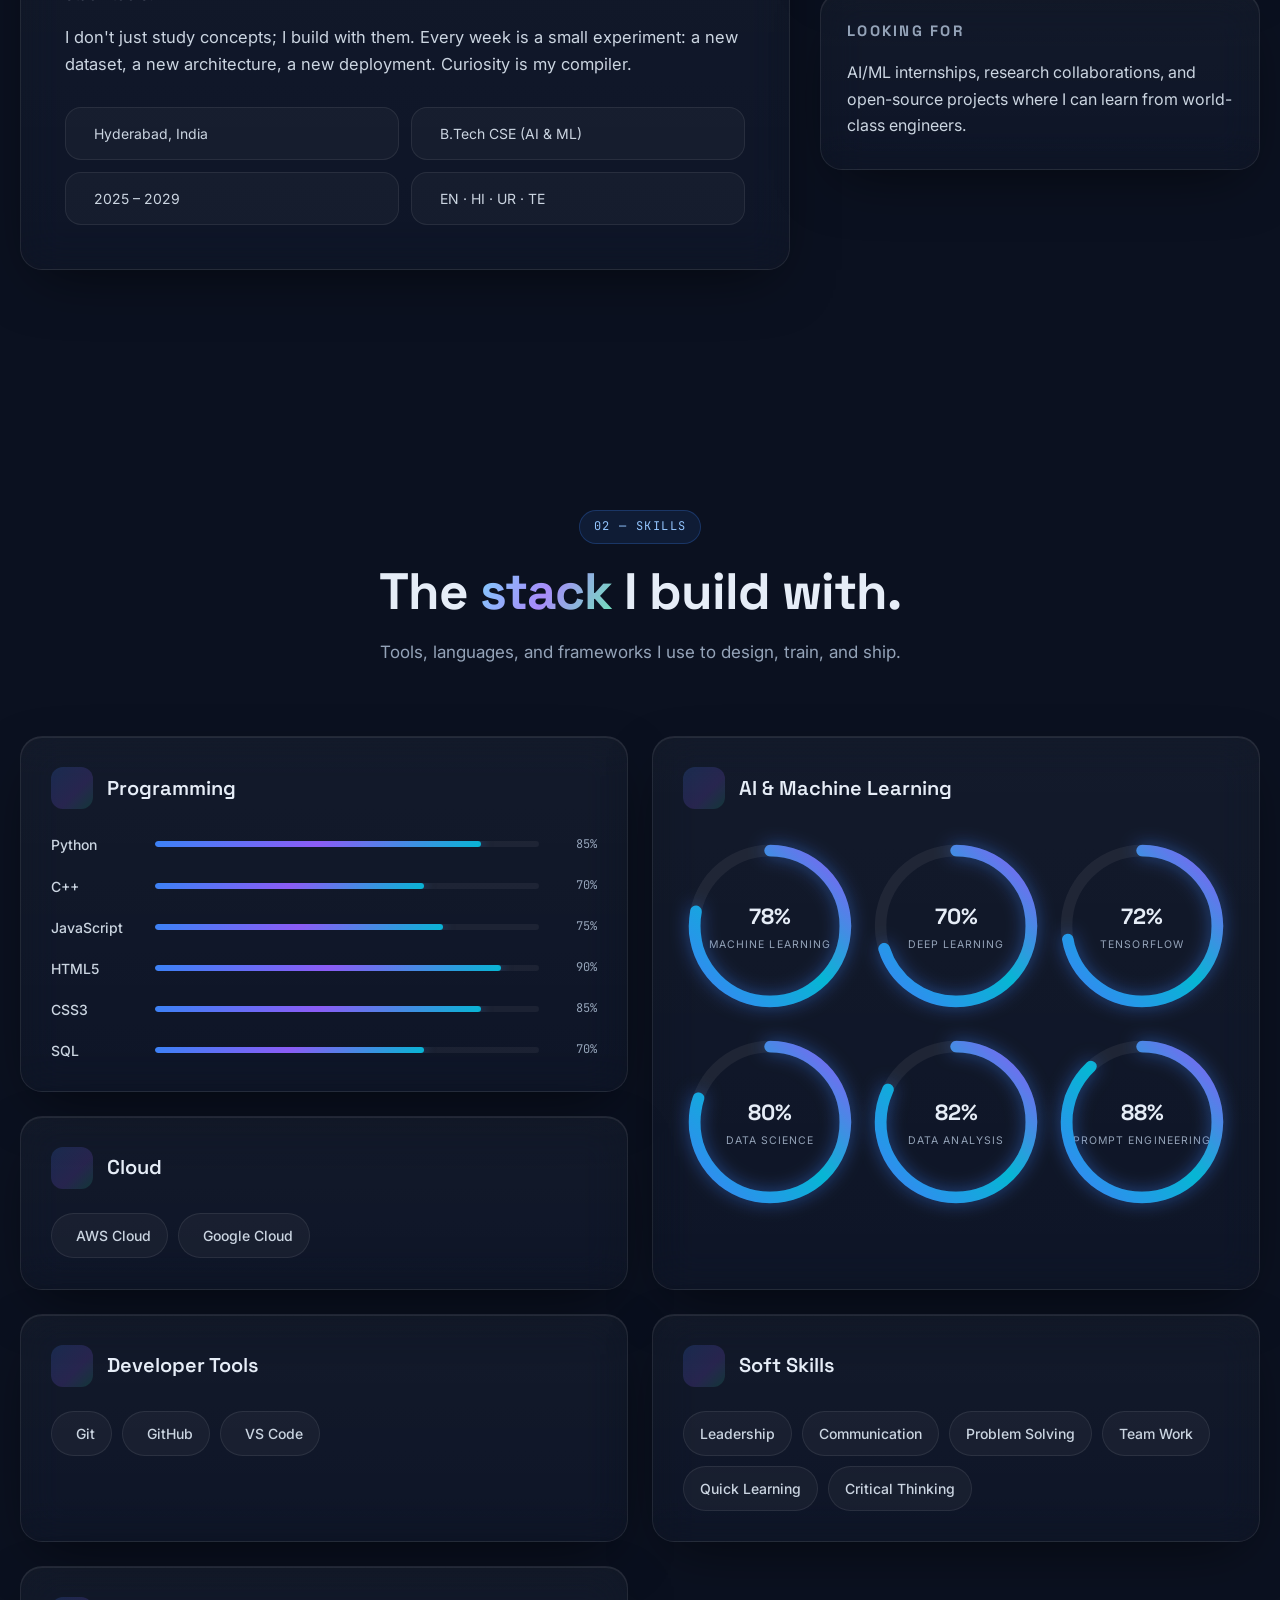
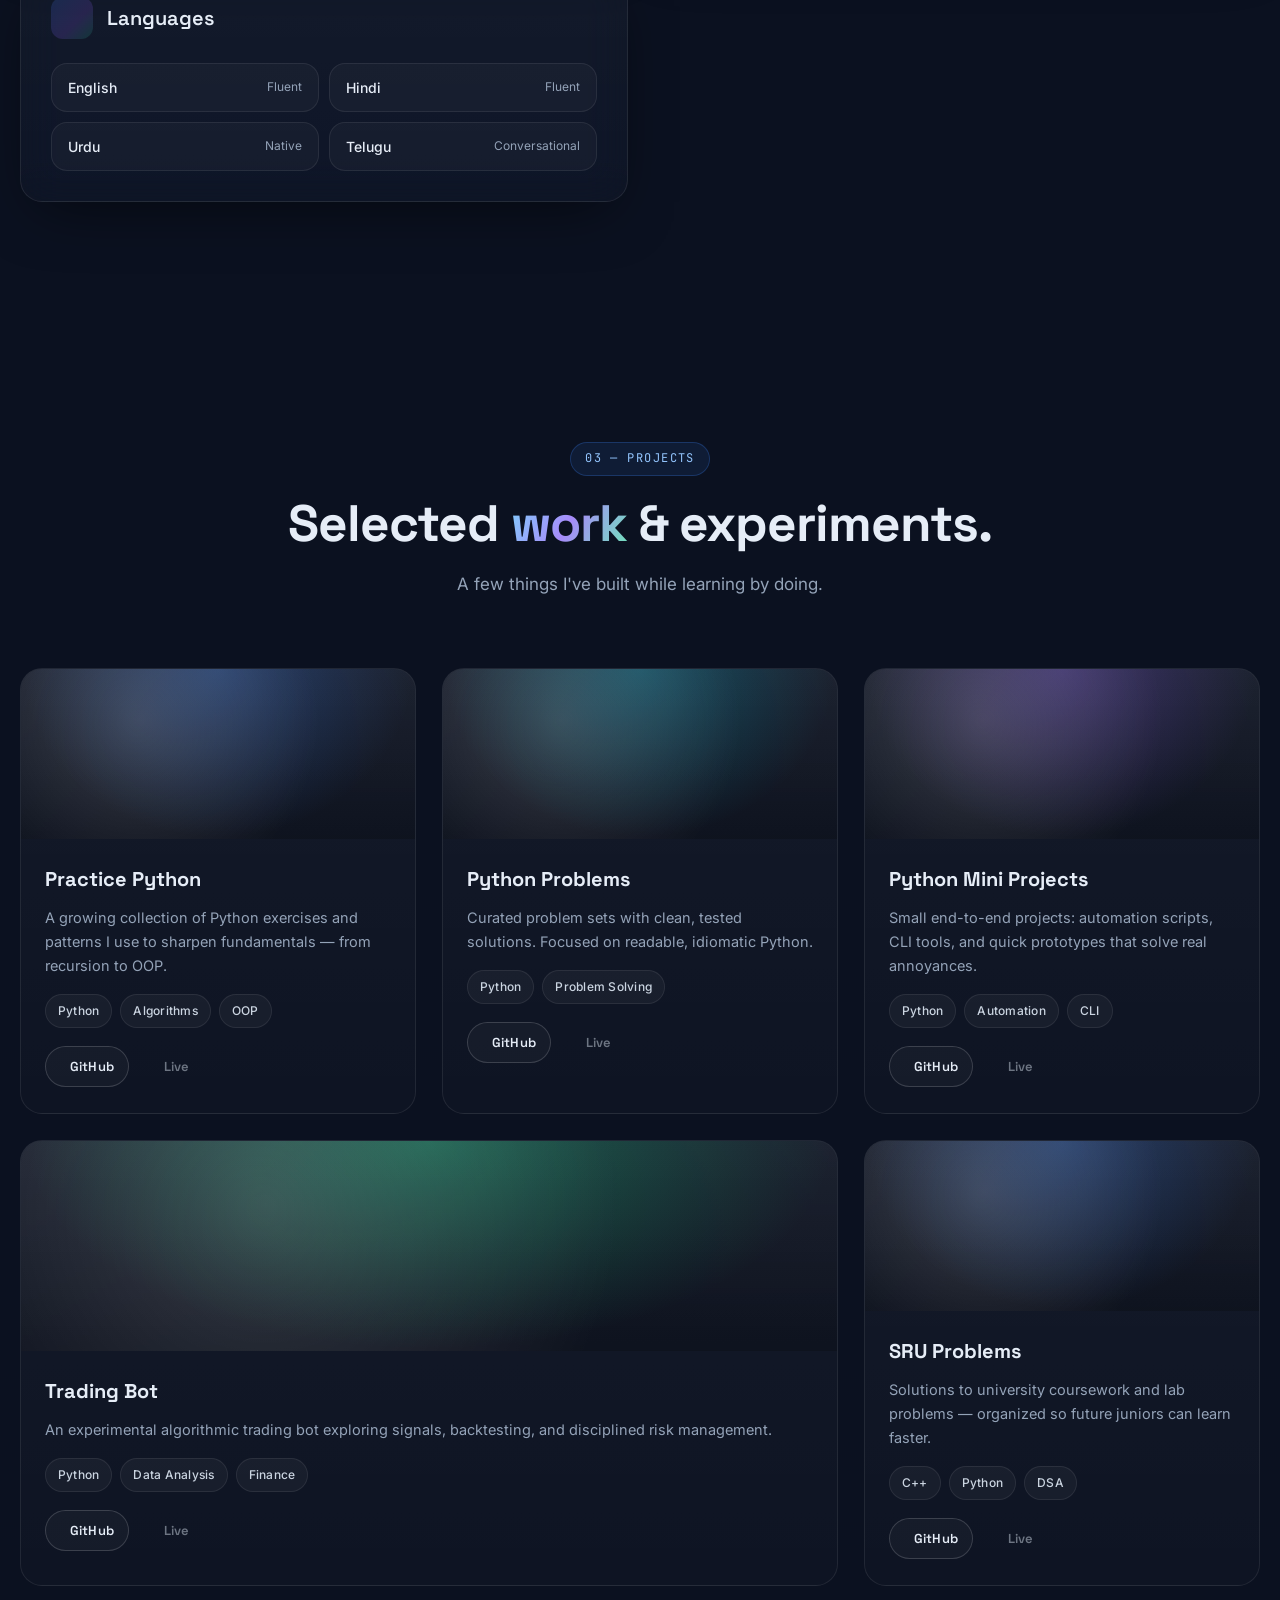
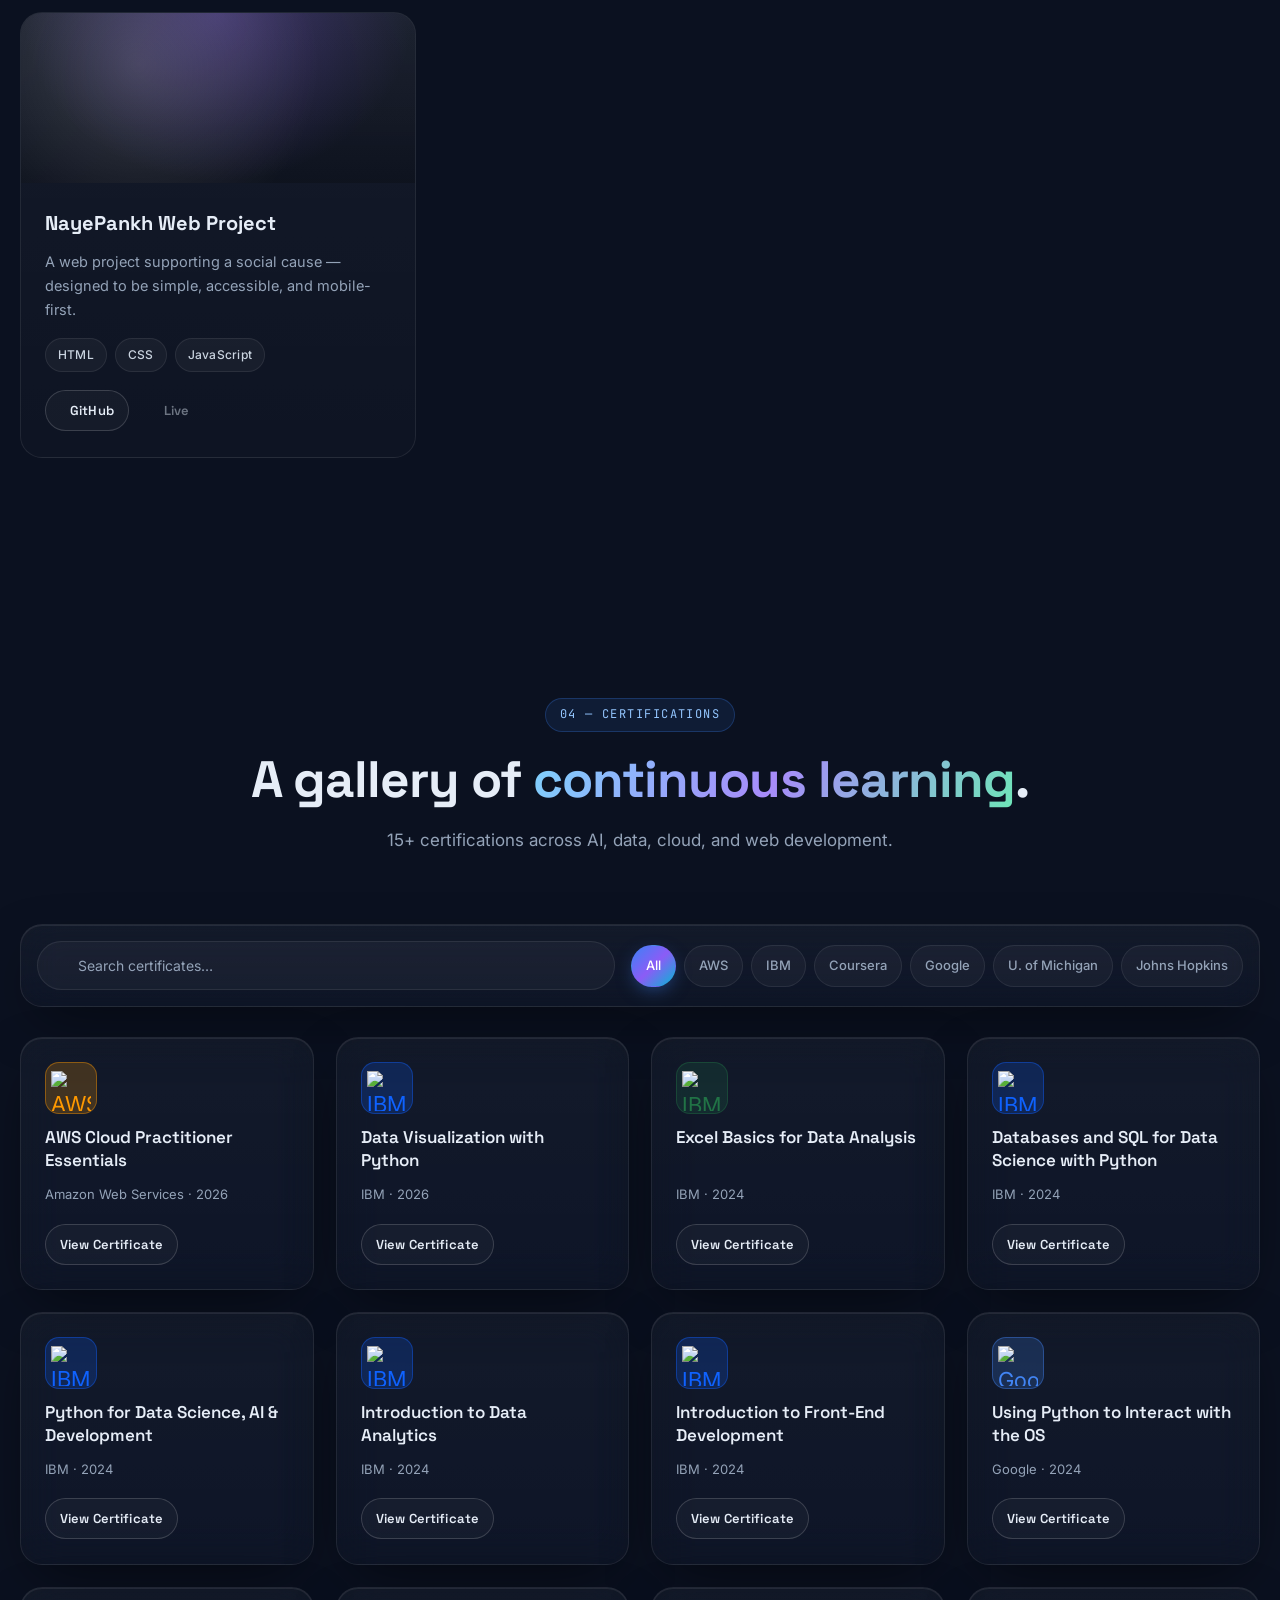
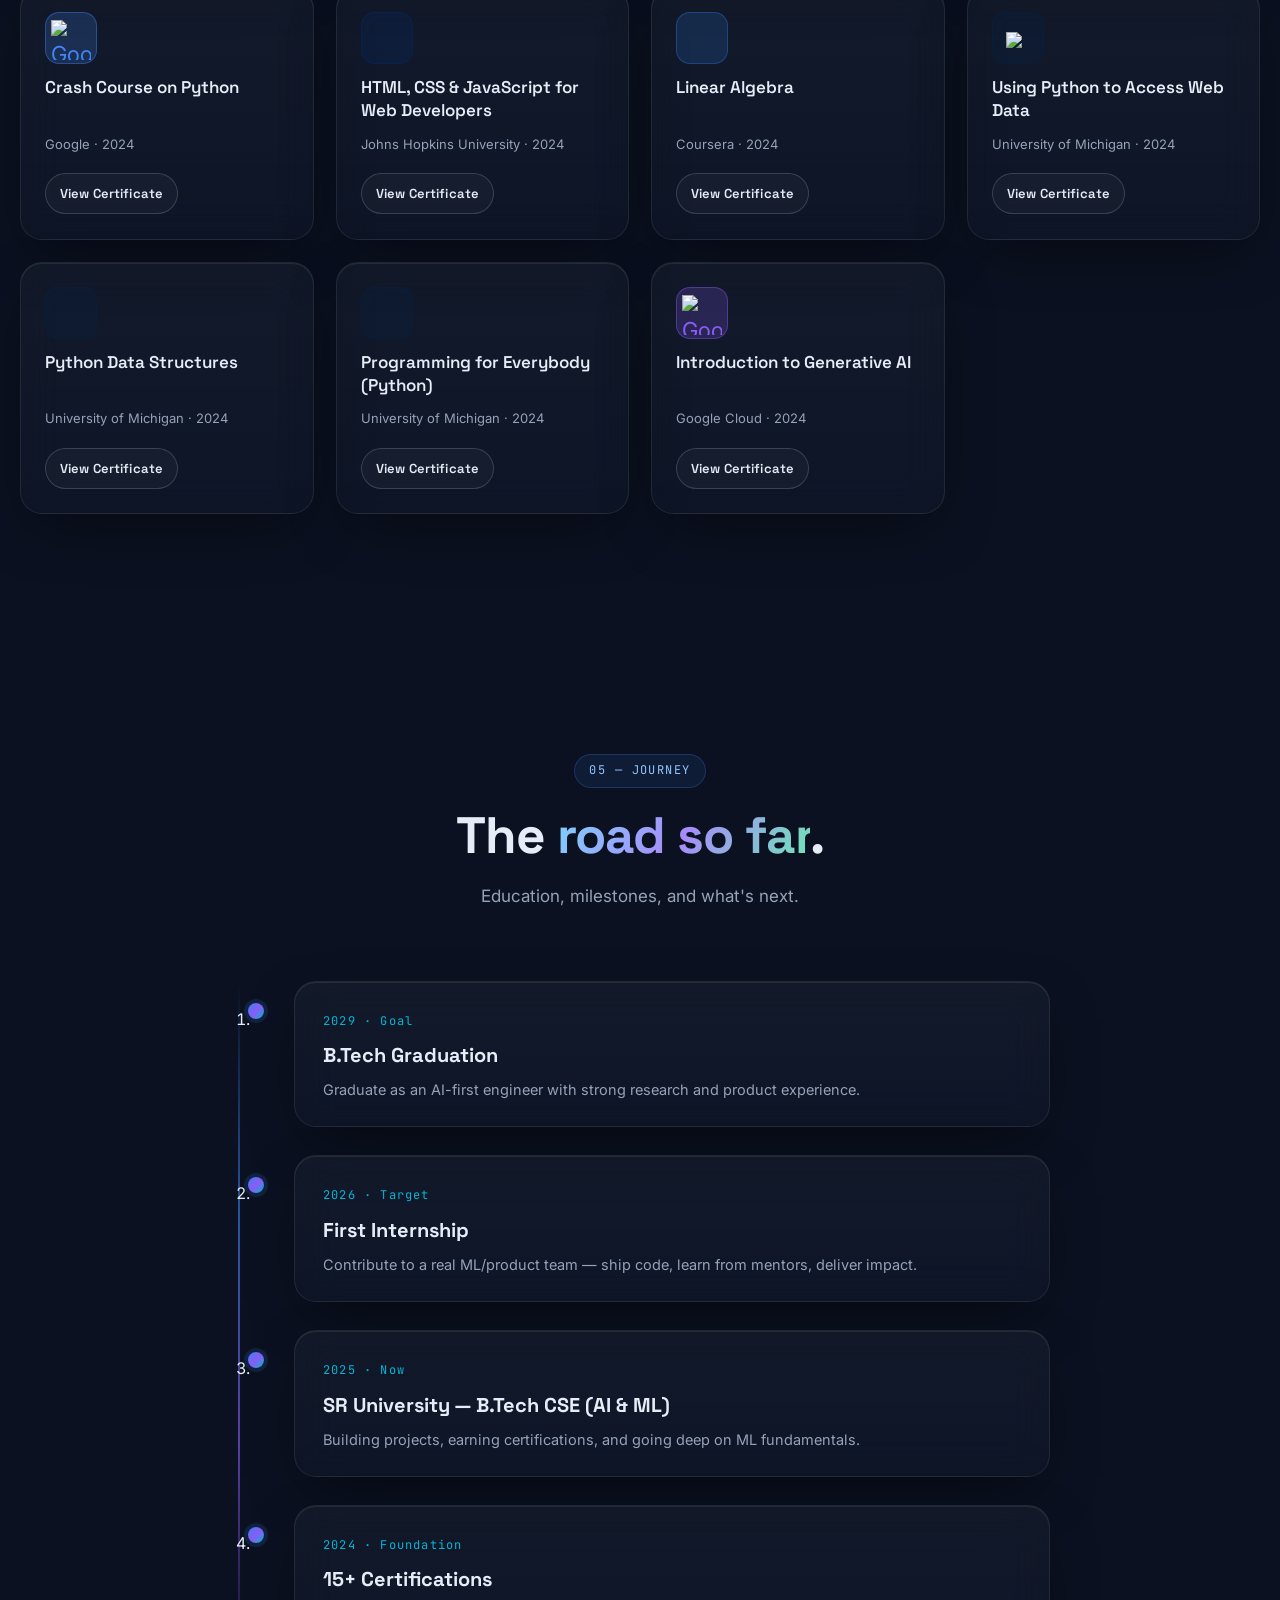
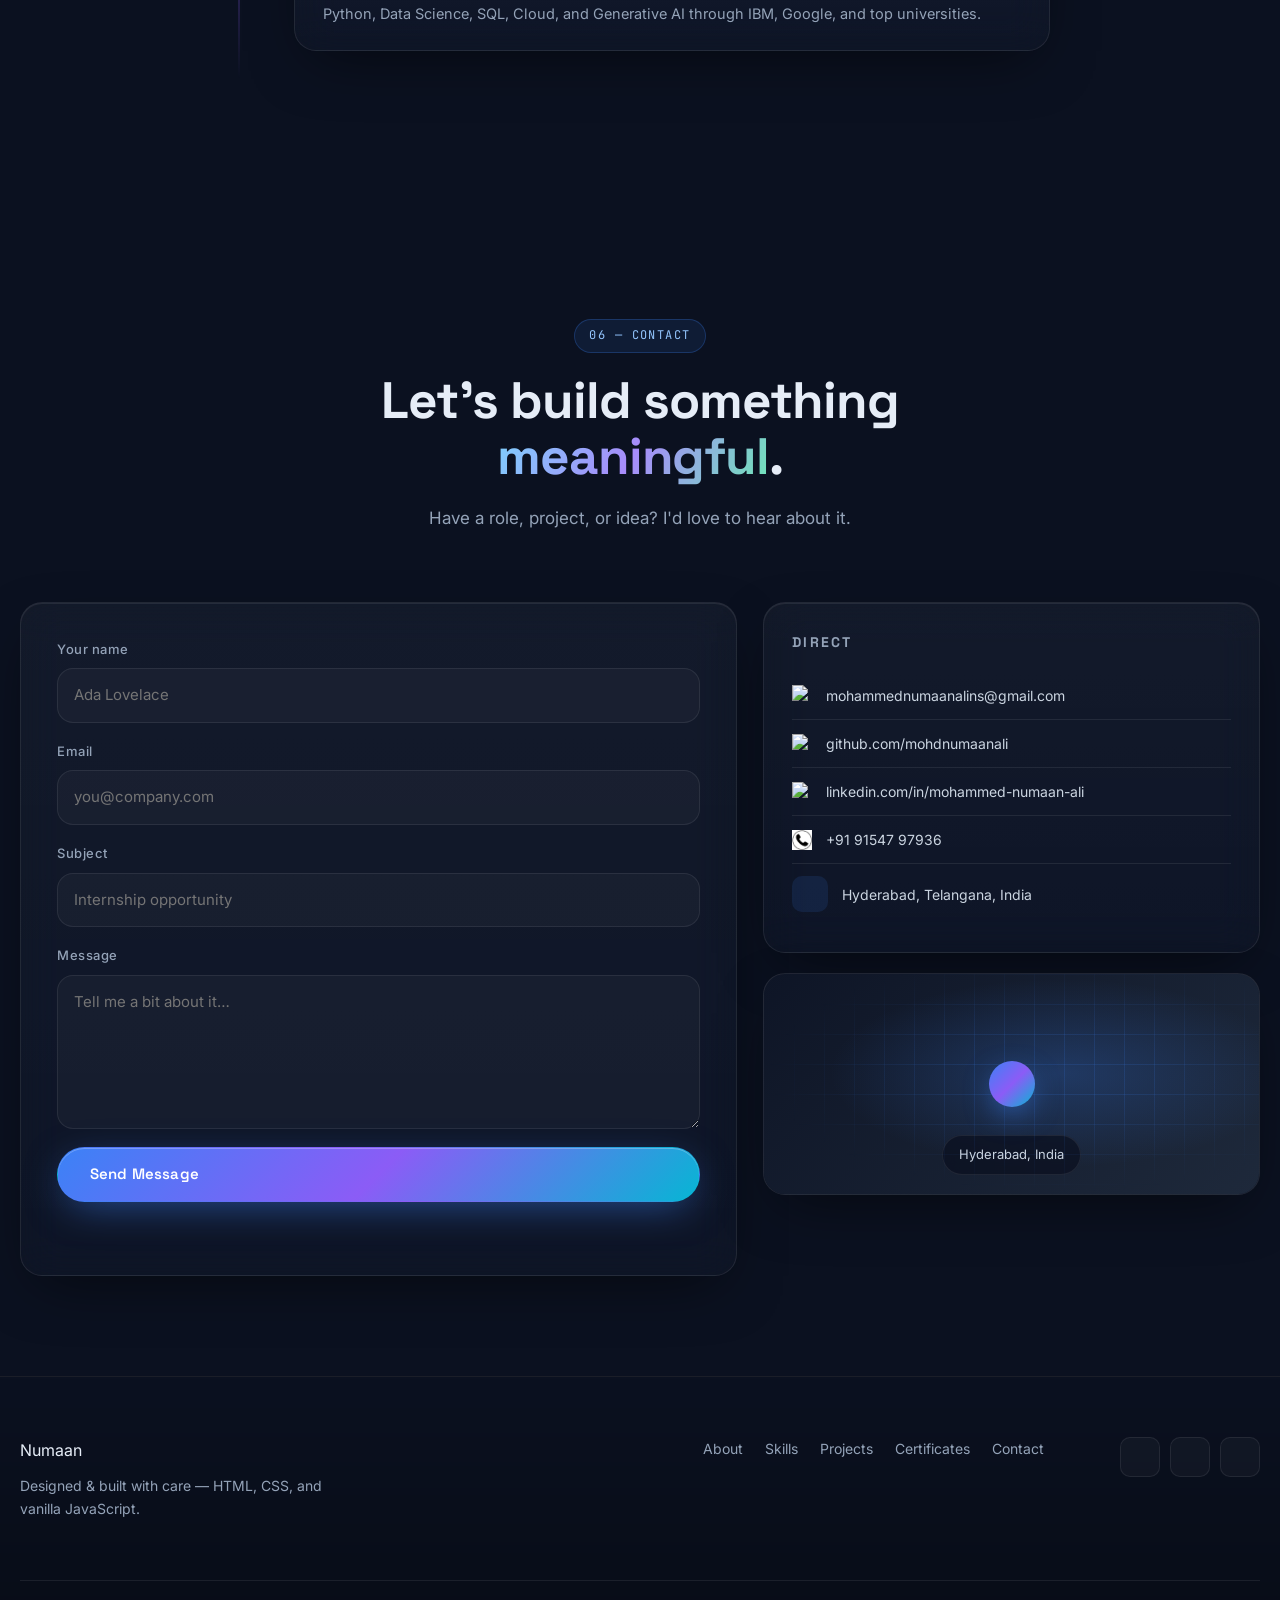
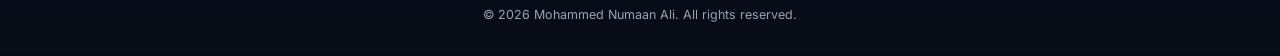
==== commit f8c46ca9: "Update email address in contact section" ====
--- a/index.html
+++ b/index.html
@@ -790,7 +790,7 @@
 <a class="contact__row" href="mailto:numaan.ali.mustafa143@gmail.com">
   <img src="https://upload.wikimedia.org/wikipedia/commons/7/7e/Gmail_icon_%282020%29.svg" alt="Gmail Logo" width="20"
     height="20">
-  <span>numaan.ali.mustafa143@gmail.com</span>
+  <span>mohammednumaanalins@gmail.com</span>
 </a>
 
 <a class="contact__row" href="https://github.com/mohdnumaanali" target="_blank">
